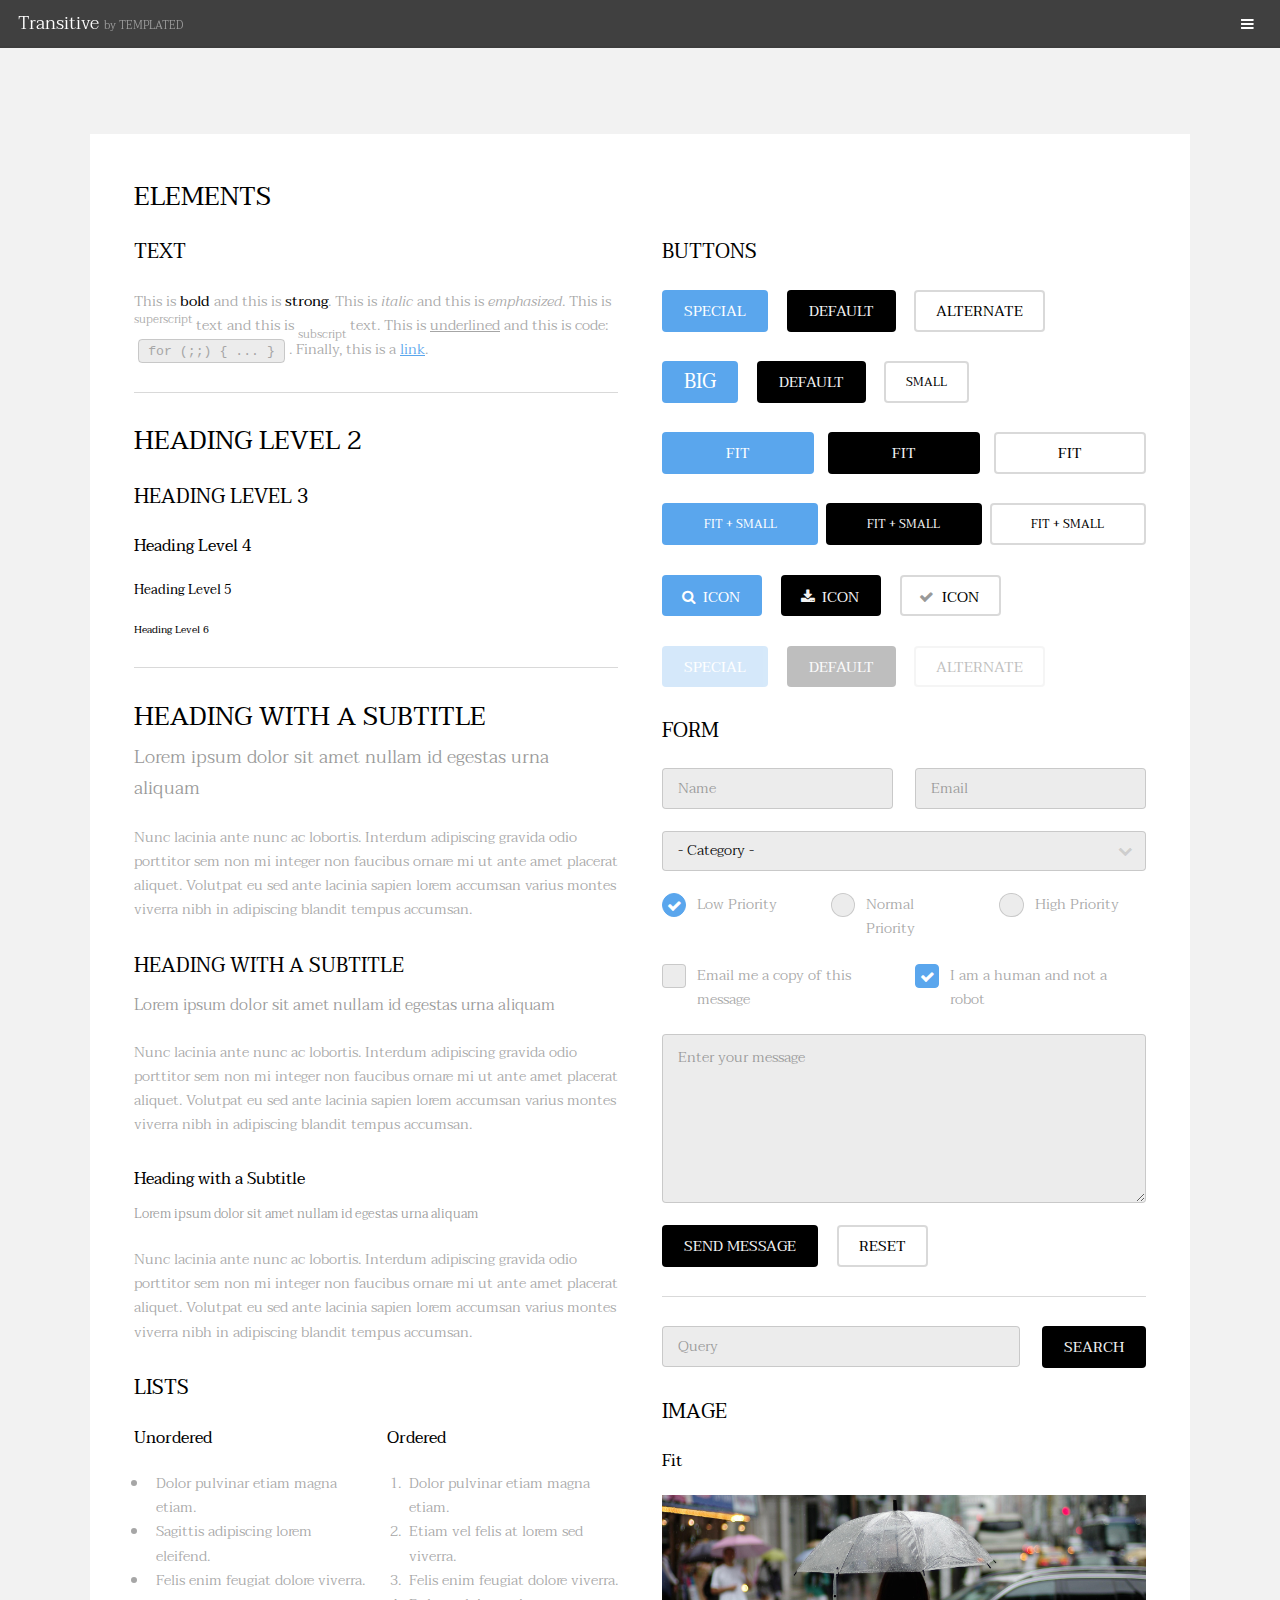
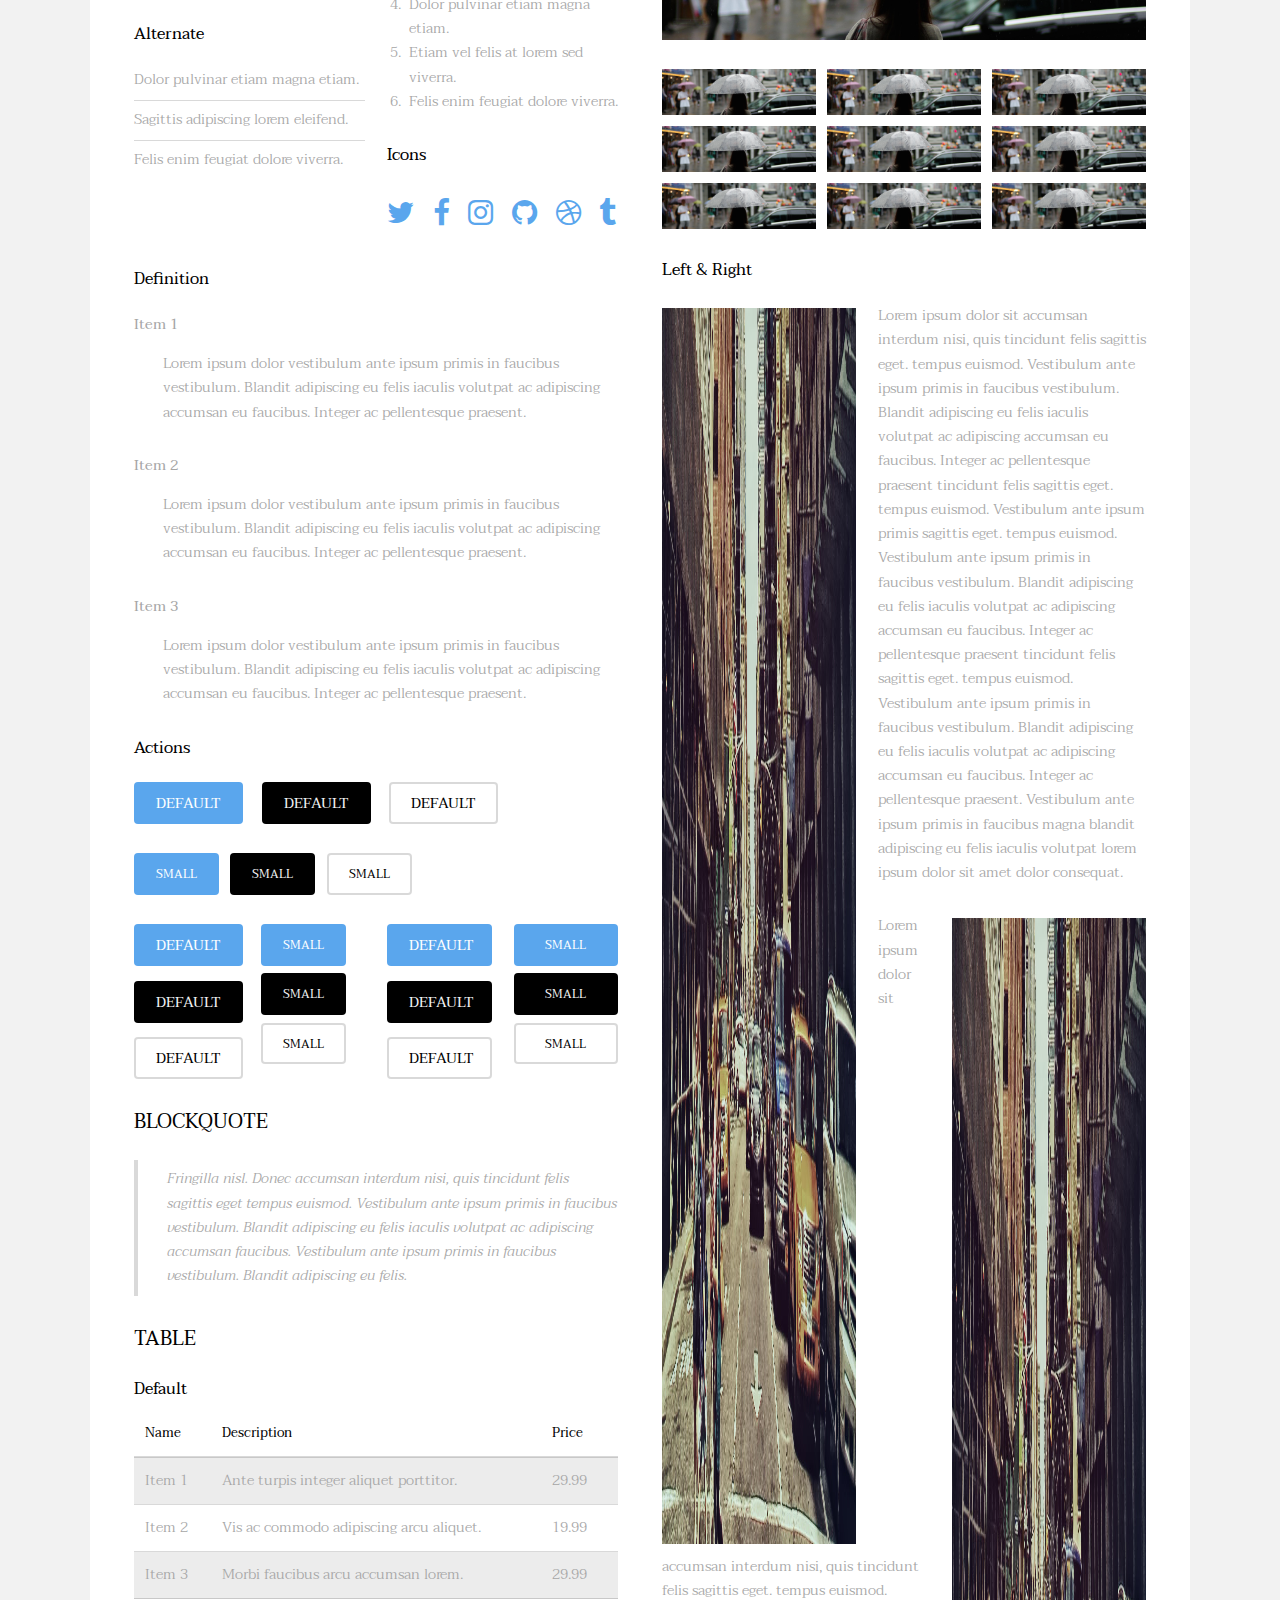
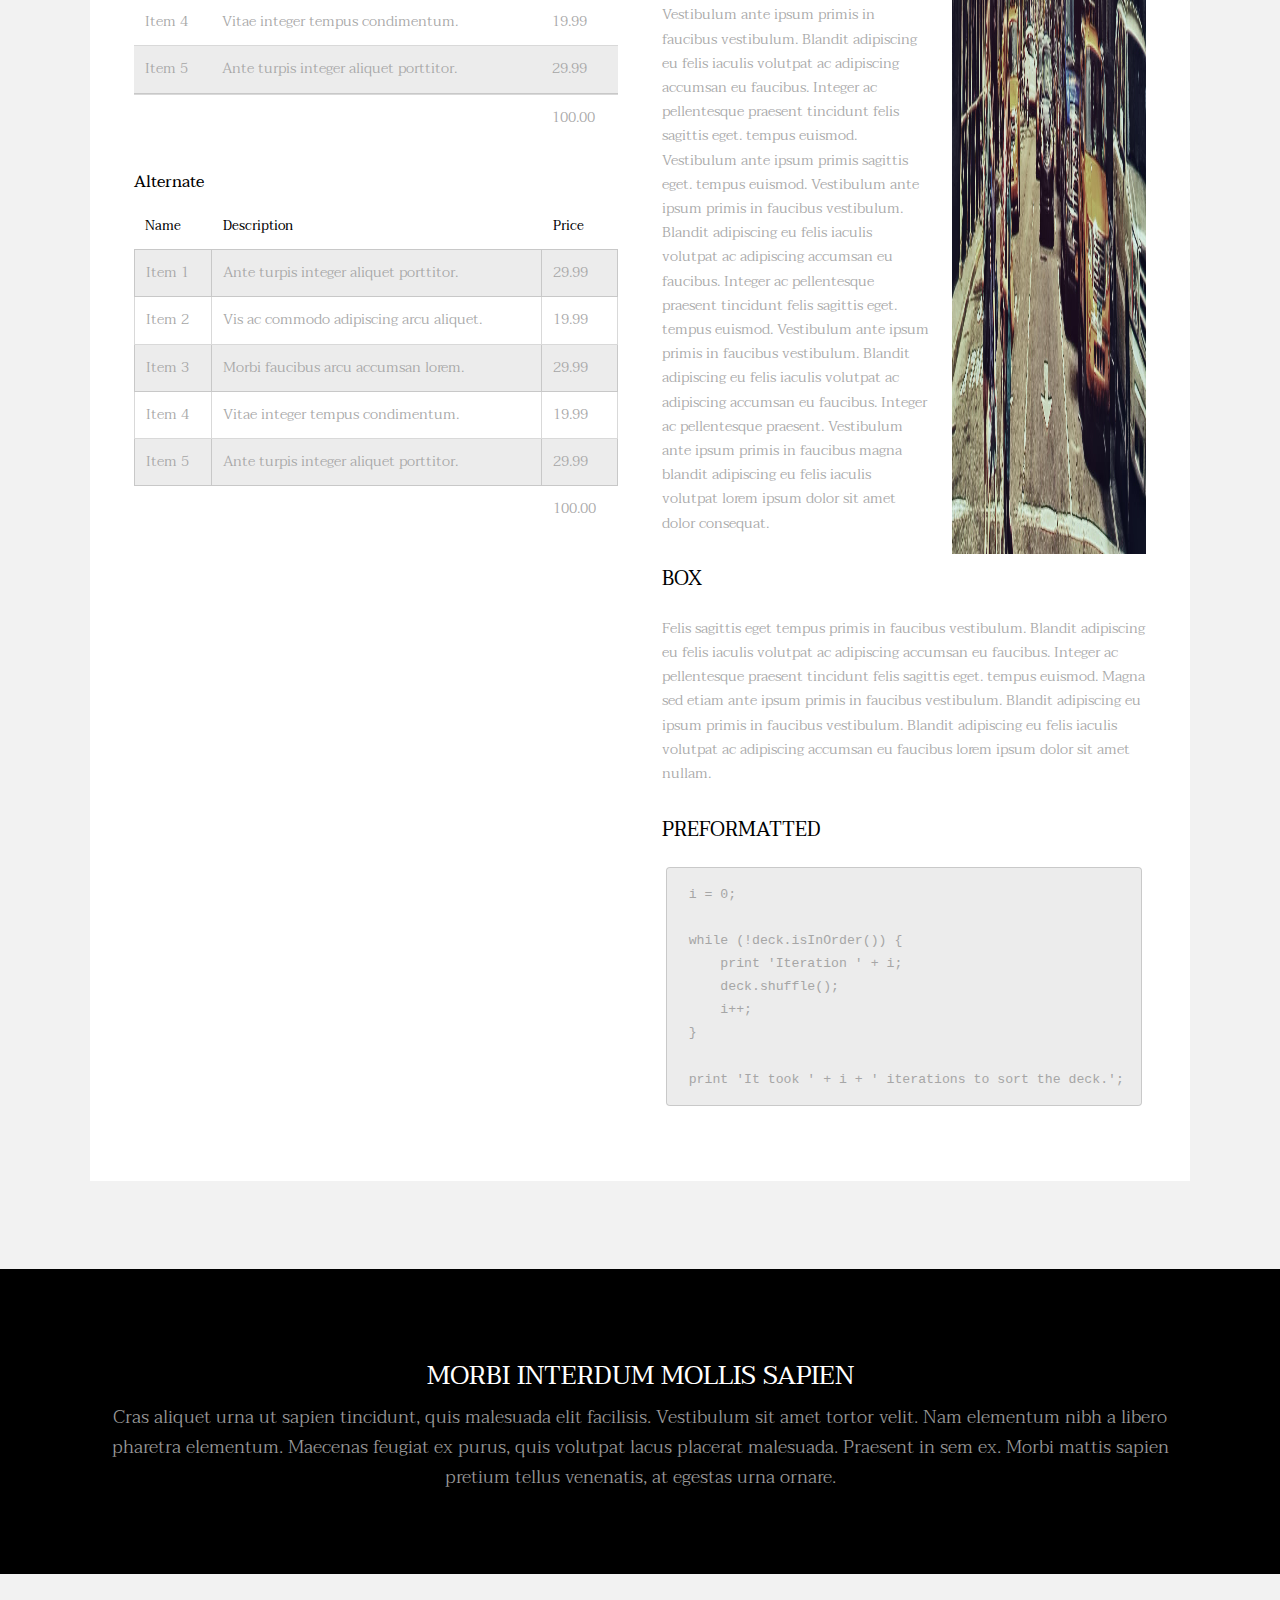
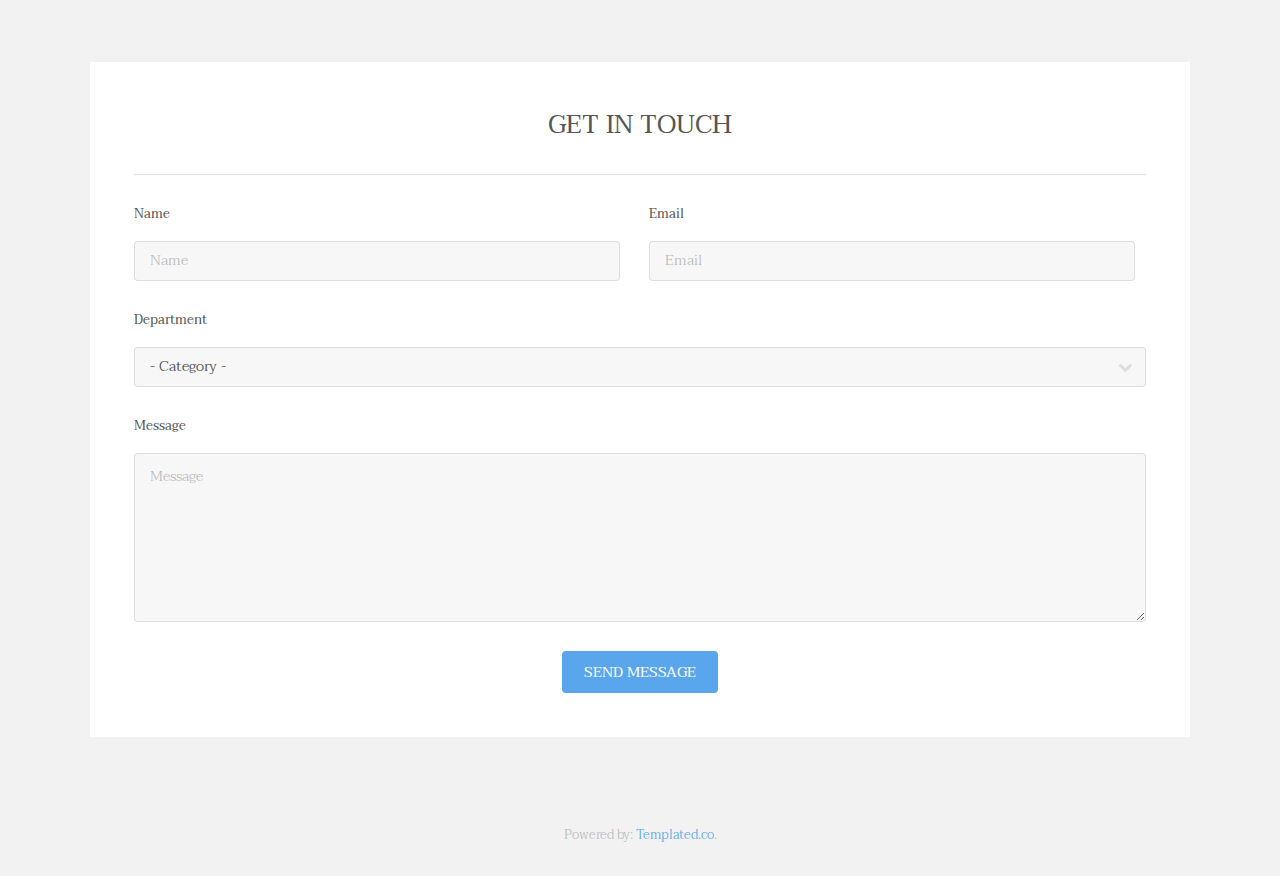
==== elements.html @ 14f9ab8a "fourth commit" ====
<!DOCTYPE HTML>
<!--
	Transitive by TEMPLATED
	templated.co @templatedco
	Released for free under the Creative Commons Attribution 3.0 license (templated.co/license)
--><html><head><title>Elements - Transitive by TEMPLATED</title><meta charset="utf-8"><meta name="robots" content="index, follow, max-image-preview:large, max-snippet:-1, max-video-preview:-1"><meta name="viewport" content="width=device-width, initial-scale=1"><link rel="stylesheet" href="assets/css/main.css"></head><body class="subpage">

<!-- Header -->
<header id="header"><div class="logo"><a href="index.html">Transitive <span>by TEMPLATED</span></a></div>
    <a href="#menu" class="toggle"><span>Menu</span></a>
</header><!-- Nav --><nav id="menu"><ul class="links"><li><a href="index.html">Home</a></li>
        <li><a href="generic.html">Generic</a></li>
        <li><a href="elements.html">Elements</a></li>
    </ul></nav><!-- One --><section id="one" class="wrapper style2"><div class="inner">
        <div class="box">
            <div class="content">

                <!-- Elements -->
                <h2 id="elements">Elements</h2>
                <div class="row 200%">
                    <div class="6u 12u$(medium)">

                        <!-- Text stuff -->
                        <h3>Text</h3>
                        <p>This is <b>bold</b> and this is <strong>strong</strong>. This is <i>italic</i> and this is <em>emphasized</em>.
                            This is <sup>superscript</sup> text and this is <sub>subscript</sub> text.
                            This is <u>underlined</u> and this is code: <code>for (;;) { ... }</code>.
                            Finally, this is a <a href="#">link</a>.</p>
                        <hr><h2>Heading Level 2</h2>
                        <h3>Heading Level 3</h3>
                        <h4>Heading Level 4</h4>
                        <h5>Heading Level 5</h5>
                        <h6>Heading Level 6</h6>
                        <hr><header><h2>Heading with a Subtitle</h2>
                            <p>Lorem ipsum dolor sit amet nullam id egestas urna aliquam</p>
                        </header><p>Nunc lacinia ante nunc ac lobortis. Interdum adipiscing gravida odio porttitor sem non mi integer non faucibus ornare mi ut ante amet placerat aliquet. Volutpat eu sed ante lacinia sapien lorem accumsan varius montes viverra nibh in adipiscing blandit tempus accumsan.</p>
                        <header><h3>Heading with a Subtitle</h3>
                            <p>Lorem ipsum dolor sit amet nullam id egestas urna aliquam</p>
                        </header><p>Nunc lacinia ante nunc ac lobortis. Interdum adipiscing gravida odio porttitor sem non mi integer non faucibus ornare mi ut ante amet placerat aliquet. Volutpat eu sed ante lacinia sapien lorem accumsan varius montes viverra nibh in adipiscing blandit tempus accumsan.</p>
                        <header><h4>Heading with a Subtitle</h4>
                            <p>Lorem ipsum dolor sit amet nullam id egestas urna aliquam</p>
                        </header><p>Nunc lacinia ante nunc ac lobortis. Interdum adipiscing gravida odio porttitor sem non mi integer non faucibus ornare mi ut ante amet placerat aliquet. Volutpat eu sed ante lacinia sapien lorem accumsan varius montes viverra nibh in adipiscing blandit tempus accumsan.</p>

                        <!-- Lists -->
                        <h3>Lists</h3>
                        <div class="row">
                            <div class="6u 12u$(small)">

                                <h4>Unordered</h4>
                                <ul><li>Dolor pulvinar etiam magna etiam.</li>
                                    <li>Sagittis adipiscing lorem eleifend.</li>
                                    <li>Felis enim feugiat dolore viverra.</li>
                                </ul><h4>Alternate</h4>
                                <ul class="alt"><li>Dolor pulvinar etiam magna etiam.</li>
                                    <li>Sagittis adipiscing lorem eleifend.</li>
                                    <li>Felis enim feugiat dolore viverra.</li>
                                </ul></div>
                            <div class="6u$ 12u$(small)">

                                <h4>Ordered</h4>
                                <ol><li>Dolor pulvinar etiam magna etiam.</li>
                                    <li>Etiam vel felis at lorem sed viverra.</li>
                                    <li>Felis enim feugiat dolore viverra.</li>
                                    <li>Dolor pulvinar etiam magna etiam.</li>
                                    <li>Etiam vel felis at lorem sed viverra.</li>
                                    <li>Felis enim feugiat dolore viverra.</li>
                                </ol><h4>Icons</h4>
                                <ul class="icons"><li><a href="#" class="icon fa-twitter"><span class="label">Twitter</span></a></li>
                                    <li><a href="#" class="icon fa-facebook"><span class="label">Facebook</span></a></li>
                                    <li><a href="#" class="icon fa-instagram"><span class="label">Instagram</span></a></li>
                                    <li><a href="#" class="icon fa-github"><span class="label">Github</span></a></li>
                                    <li><a href="#" class="icon fa-dribbble"><span class="label">Dribbble</span></a></li>
                                    <li><a href="#" class="icon fa-tumblr"><span class="label">Tumblr</span></a></li>
                                </ul></div>
                        </div>
                        <h4>Definition</h4>
                        <dl><dt>Item 1</dt>
                            <dd>
                                <p>Lorem ipsum dolor vestibulum ante ipsum primis in faucibus vestibulum. Blandit adipiscing eu felis iaculis volutpat ac adipiscing accumsan eu faucibus. Integer ac pellentesque praesent.</p>
                            </dd>
                            <dt>Item 2</dt>
                            <dd>
                                <p>Lorem ipsum dolor vestibulum ante ipsum primis in faucibus vestibulum. Blandit adipiscing eu felis iaculis volutpat ac adipiscing accumsan eu faucibus. Integer ac pellentesque praesent.</p>
                            </dd>
                            <dt>Item 3</dt>
                            <dd>
                                <p>Lorem ipsum dolor vestibulum ante ipsum primis in faucibus vestibulum. Blandit adipiscing eu felis iaculis volutpat ac adipiscing accumsan eu faucibus. Integer ac pellentesque praesent.</p>
                            </dd>
                        </dl><h4>Actions</h4>
                        <ul class="actions"><li><a href="#" class="button special">Default</a></li>
                            <li><a href="#" class="button">Default</a></li>
                            <li><a href="#" class="button alt">Default</a></li>
                        </ul><ul class="actions small"><li><a href="#" class="button special small">Small</a></li>
                            <li><a href="#" class="button small">Small</a></li>
                            <li><a href="#" class="button alt small">Small</a></li>
                        </ul><div class="row">
                            <div class="3u 12u$(small)">
                                <ul class="actions vertical"><li><a href="#" class="button special">Default</a></li>
                                    <li><a href="#" class="button">Default</a></li>
                                    <li><a href="#" class="button alt">Default</a></li>
                                </ul></div>
                            <div class="3u 12u$(small)">
                                <ul class="actions vertical small"><li><a href="#" class="button special small">Small</a></li>
                                    <li><a href="#" class="button small">Small</a></li>
                                    <li><a href="#" class="button alt small">Small</a></li>
                                </ul></div>
                            <div class="3u 12u$(small)">
                                <ul class="actions vertical"><li><a href="#" class="button special fit">Default</a></li>
                                    <li><a href="#" class="button fit">Default</a></li>
                                    <li><a href="#" class="button alt fit">Default</a></li>
                                </ul></div>
                            <div class="3u$ 12u$(small)">
                                <ul class="actions vertical small"><li><a href="#" class="button special small fit">Small</a></li>
                                    <li><a href="#" class="button small fit">Small</a></li>
                                    <li><a href="#" class="button alt small fit">Small</a></li>
                                </ul></div>
                        </div>

                        <!-- Blockquote -->
                        <h3>Blockquote</h3>
                        <blockquote>Fringilla nisl. Donec accumsan interdum nisi, quis tincidunt felis sagittis eget tempus euismod. Vestibulum ante ipsum primis in faucibus vestibulum. Blandit adipiscing eu felis iaculis volutpat ac adipiscing accumsan faucibus. Vestibulum ante ipsum primis in faucibus vestibulum. Blandit adipiscing eu felis.</blockquote>

                        <!-- Table -->
                        <h3>Table</h3>

                        <h4>Default</h4>
                        <div class="table-wrapper">
                            <table><thead><tr><th>Name</th>
                                    <th>Description</th>
                                    <th>Price</th>
                                </tr></thead><tbody><tr><td>Item 1</td>
                                    <td>Ante turpis integer aliquet porttitor.</td>
                                    <td>29.99</td>
                                </tr><tr><td>Item 2</td>
                                    <td>Vis ac commodo adipiscing arcu aliquet.</td>
                                    <td>19.99</td>
                                </tr><tr><td>Item 3</td>
                                    <td> Morbi faucibus arcu accumsan lorem.</td>
                                    <td>29.99</td>
                                </tr><tr><td>Item 4</td>
                                    <td>Vitae integer tempus condimentum.</td>
                                    <td>19.99</td>
                                </tr><tr><td>Item 5</td>
                                    <td>Ante turpis integer aliquet porttitor.</td>
                                    <td>29.99</td>
                                </tr></tbody><tfoot><tr><td colspan="2"></td>
                                    <td>100.00</td>
                                </tr></tfoot></table></div>

                        <h4>Alternate</h4>
                        <div class="table-wrapper">
                            <table class="alt"><thead><tr><th>Name</th>
                                    <th>Description</th>
                                    <th>Price</th>
                                </tr></thead><tbody><tr><td>Item 1</td>
                                    <td>Ante turpis integer aliquet porttitor.</td>
                                    <td>29.99</td>
                                </tr><tr><td>Item 2</td>
                                    <td>Vis ac commodo adipiscing arcu aliquet.</td>
                                    <td>19.99</td>
                                </tr><tr><td>Item 3</td>
                                    <td> Morbi faucibus arcu accumsan lorem.</td>
                                    <td>29.99</td>
                                </tr><tr><td>Item 4</td>
                                    <td>Vitae integer tempus condimentum.</td>
                                    <td>19.99</td>
                                </tr><tr><td>Item 5</td>
                                    <td>Ante turpis integer aliquet porttitor.</td>
                                    <td>29.99</td>
                                </tr></tbody><tfoot><tr><td colspan="2"></td>
                                    <td>100.00</td>
                                </tr></tfoot></table></div>

                    </div>
                    <div class="6u$ 12u$(medium)">

                        <!-- Buttons -->
                        <h3>Buttons</h3>
                        <ul class="actions"><li><a href="#" class="button special">Special</a></li>
                            <li><a href="#" class="button">Default</a></li>
                            <li><a href="#" class="button alt">Alternate</a></li>
                        </ul><ul class="actions"><li><a href="#" class="button special big">Big</a></li>
                            <li><a href="#" class="button">Default</a></li>
                            <li><a href="#" class="button alt small">Small</a></li>
                        </ul><ul class="actions fit"><li><a href="#" class="button special fit">Fit</a></li>
                            <li><a href="#" class="button fit">Fit</a></li>
                            <li><a href="#" class="button alt fit">Fit</a></li>
                        </ul><ul class="actions fit small"><li><a href="#" class="button special fit small">Fit + Small</a></li>
                            <li><a href="#" class="button fit small">Fit + Small</a></li>
                            <li><a href="#" class="button alt fit small">Fit + Small</a></li>
                        </ul><ul class="actions"><li><a href="#" class="button special icon fa-search">Icon</a></li>
                            <li><a href="#" class="button icon fa-download">Icon</a></li>
                            <li><a href="#" class="button alt icon fa-check">Icon</a></li>
                        </ul><ul class="actions"><li><span class="button special disabled">Special</span></li>
                            <li><span class="button disabled">Default</span></li>
                            <li><span class="button alt disabled">Alternate</span></li>
                        </ul><!-- Form --><h3>Form</h3>

                        <form method="post" action="#">
                            <div class="row uniform">
                                <div class="6u 12u$(xsmall)">
                                    <input type="text" name="demo-name" id="demo-name" value="" placeholder="Name"><div data-lastpass-icon-root="true" style="position: relative !important; height: 0px !important; width: 0px !important; float: left !important;"></div></div>
                                <div class="6u$ 12u$(xsmall)">
                                    <input type="email" name="demo-email" id="demo-email" value="" placeholder="Email"></div>
                                <!-- Break -->
                                <div class="12u$">
                                    <div class="select-wrapper">
                                        <select name="demo-category" id="demo-category"><option value="">- Category -</option><option value="1">Manufacturing</option><option value="1">Shipping</option><option value="1">Administration</option><option value="1">Human Resources</option></select></div>
                                </div>
                                <!-- Break -->
                                <div class="4u 12u$(small)">
                                    <input type="radio" id="demo-priority-low" name="demo-priority" checked><label for="demo-priority-low">Low Priority</label>
                                </div>
                                <div class="4u 12u$(small)">
                                    <input type="radio" id="demo-priority-normal" name="demo-priority"><label for="demo-priority-normal">Normal Priority</label>
                                </div>
                                <div class="4u$ 12u$(small)">
                                    <input type="radio" id="demo-priority-high" name="demo-priority"><label for="demo-priority-high">High Priority</label>
                                </div>
                                <!-- Break -->
                                <div class="6u 12u$(small)">
                                    <input type="checkbox" id="demo-copy" name="demo-copy"><label for="demo-copy">Email me a copy of this message</label>
                                </div>
                                <div class="6u$ 12u$(small)">
                                    <input type="checkbox" id="demo-human" name="demo-human" checked><label for="demo-human">I am a human and not a robot</label>
                                </div>
                                <!-- Break -->
                                <div class="12u$">
                                    <textarea name="demo-message" id="demo-message" placeholder="Enter your message" rows="6" data-gramm="false" wt-ignore-input="true"></textarea></div>
                                <!-- Break -->
                                <div class="12u$">
                                    <ul class="actions"><li><input type="submit" value="Send Message"></li>
                                        <li><input type="reset" value="Reset" class="alt"></li>
                                    </ul></div>
                            </div>
                        </form>

                        <hr><form method="post" action="#">
                            <div class="row uniform">
                                <div class="9u 12u$(small)">
                                    <input type="text" name="query" id="query" value="" placeholder="Query"></div>
                                <div class="3u$ 12u$(small)">
                                    <input type="submit" value="Search" class="fit"></div>
                            </div>
                        </form>

                        <!-- Image -->
                        <h3>Image</h3>

                        <h4>Fit</h4>
                        <span class="image fit"><img src="images/pic01.jpg" alt="" width="3472" height="1035"></span>
                        <div class="box alt">
                            <div class="row 50% uniform">
                                <div class="4u"><span class="image fit"><img src="images/pic01.jpg" alt="" width="3472" height="1035"></span></div>
                                <div class="4u"><span class="image fit"><img src="images/pic01.jpg" alt="" width="3472" height="1035"></span></div>
                                <div class="4u$"><span class="image fit"><img src="images/pic01.jpg" alt="" width="3472" height="1035"></span></div>
                                <!-- Break -->
                                <div class="4u"><span class="image fit"><img src="images/pic01.jpg" alt="" width="3472" height="1035"></span></div>
                                <div class="4u"><span class="image fit"><img src="images/pic01.jpg" alt="" width="3472" height="1035"></span></div>
                                <div class="4u$"><span class="image fit"><img src="images/pic01.jpg" alt="" width="3472" height="1035"></span></div>
                                <!-- Break -->
                                <div class="4u"><span class="image fit"><img src="images/pic01.jpg" alt="" width="3472" height="1035"></span></div>
                                <div class="4u"><span class="image fit"><img src="images/pic01.jpg" alt="" width="3472" height="1035"></span></div>
                                <div class="4u$"><span class="image fit"><img src="images/pic01.jpg" alt="" width="3472" height="1035"></span></div>
                            </div>
                        </div>

                        <h4>Left &amp; Right</h4>
                        <p><span class="image left"><img src="images/pic02.jpg" alt="" width="3472" height="1236"></span>Lorem ipsum dolor sit accumsan interdum nisi, quis tincidunt felis sagittis eget. tempus euismod. Vestibulum ante ipsum primis in faucibus vestibulum. Blandit adipiscing eu felis iaculis volutpat ac adipiscing accumsan eu faucibus. Integer ac pellentesque praesent tincidunt felis sagittis eget. tempus euismod. Vestibulum ante ipsum primis sagittis eget. tempus euismod. Vestibulum ante ipsum primis in faucibus vestibulum. Blandit adipiscing eu felis iaculis volutpat ac adipiscing accumsan eu faucibus. Integer ac pellentesque praesent tincidunt felis sagittis eget. tempus euismod. Vestibulum ante ipsum primis in faucibus vestibulum. Blandit adipiscing eu felis iaculis volutpat ac adipiscing accumsan eu faucibus. Integer ac pellentesque praesent. Vestibulum ante ipsum primis in faucibus magna blandit adipiscing eu felis iaculis volutpat lorem ipsum dolor sit amet dolor consequat.</p>
                        <p><span class="image right"><img src="images/pic02.jpg" alt="" width="3472" height="1236"></span>Lorem ipsum dolor sit accumsan interdum nisi, quis tincidunt felis sagittis eget. tempus euismod. Vestibulum ante ipsum primis in faucibus vestibulum. Blandit adipiscing eu felis iaculis volutpat ac adipiscing accumsan eu faucibus. Integer ac pellentesque praesent tincidunt felis sagittis eget. tempus euismod. Vestibulum ante ipsum primis sagittis eget. tempus euismod. Vestibulum ante ipsum primis in faucibus vestibulum. Blandit adipiscing eu felis iaculis volutpat ac adipiscing accumsan eu faucibus. Integer ac pellentesque praesent tincidunt felis sagittis eget. tempus euismod. Vestibulum ante ipsum primis in faucibus vestibulum. Blandit adipiscing eu felis iaculis volutpat ac adipiscing accumsan eu faucibus. Integer ac pellentesque praesent. Vestibulum ante ipsum primis in faucibus magna blandit adipiscing eu felis iaculis volutpat lorem ipsum dolor sit amet dolor consequat.</p>

                        <!-- Box -->
                        <h3>Box</h3>
                        <div class="box">
                            <p>Felis sagittis eget tempus primis in faucibus vestibulum. Blandit adipiscing eu felis iaculis volutpat ac adipiscing accumsan eu faucibus. Integer ac pellentesque praesent tincidunt felis sagittis eget. tempus euismod. Magna sed etiam ante ipsum primis in faucibus vestibulum. Blandit adipiscing eu ipsum primis in faucibus vestibulum. Blandit adipiscing eu felis iaculis volutpat ac adipiscing accumsan eu faucibus lorem ipsum dolor sit amet nullam.</p>
                        </div>

                        <!-- Preformatted Code -->
                        <h3>Preformatted</h3>
                        <pre><code>i = 0;

while (!deck.isInOrder()) {
    print 'Iteration ' + i;
    deck.shuffle();
    i++;
}

print 'It took ' + i + ' iterations to sort the deck.';
</code></pre>

                    </div>
                </div>
            </div>
        </div>
    </div>
</section><!-- Four --><section id="four" class="wrapper style3"><div class="inner">

        <header class="align-center"><h2>Morbi interdum mollis sapien</h2>
            <p>Cras aliquet urna ut sapien tincidunt, quis malesuada elit facilisis. Vestibulum sit amet tortor velit. Nam elementum nibh a libero pharetra elementum. Maecenas feugiat ex purus, quis volutpat lacus placerat malesuada. Praesent in sem ex. Morbi mattis sapien pretium tellus venenatis, at egestas urna ornare.</p>
        </header></div>
</section><!-- Footer --><footer id="footer" class="wrapper"><div class="inner">
        <section><div class="box">
                <div class="content">
                    <h2 class="align-center">Get in Touch</h2>
                    <hr><form action="#" method="post">
                        <div class="field half first">
                            <label for="name">Name</label>
                            <input name="name" id="name" type="text" placeholder="Name"></div>
                        <div class="field half">
                            <label for="email">Email</label>
                            <input name="email" id="email" type="email" placeholder="Email"></div>
                        <div class="field">
                            <label for="dept">Department</label>
                            <div class="select-wrapper">
                                <select name="dept" id="dept"><option value="">- Category -</option><option value="1">Manufacturing</option><option value="1">Shipping</option><option value="1">Administration</option><option value="1">Human Resources</option></select></div>
                        </div>
                        <div class="field">
                            <label for="message">Message</label>
                            <textarea name="message" id="message" rows="6" placeholder="Message"></textarea></div>
                        <ul class="actions align-center"><li><input value="Send Message" class="button special" type="submit"></li>
                        </ul></form>
                </div>
            </div>
        </section></div>
</footer><div class="copyright">
    Powered by: <a href="https://templated.co/">Templated.co</a>.
</div>

<!-- Scripts -->
<script src="assets/js/jquery.min.js"></script><script src="assets/js/jquery.scrolly.min.js"></script><script src="assets/js/jquery.scrollex.min.js"></script><script src="assets/js/skel.min.js"></script><script src="assets/js/util.js"></script><script src="assets/js/main.js"></script></body></html>
---- assets/css/main.css ----
@charset "UTF-8";
@import url(font-awesome.min.css);
@import url("https://fonts.googleapis.com/css?family=Taviraj:300,400,700,300i,400i,700i");

/*
	Transitive by TEMPLATED
	templated.co @templatedco
	Released for free under the Creative Commons Attribution 3.0 license (templated.co/license)
*/

/* Reset */

	html, body, div, span, applet, object, iframe, h1, h2, h3, h4, h5, h6, p, blockquote, pre, a, abbr, acronym, address, big, cite, code, del, dfn, em, img, ins, kbd, q, s, samp, small, strike, strong, sub, sup, tt, var, b, u, i, center, dl, dt, dd, ol, ul, li, fieldset, form, label, legend, table, caption, tbody, tfoot, thead, tr, th, td, article, aside, canvas, details, embed, figure, figcaption, footer, header, hgroup, menu, nav, output, ruby, section, summary, time, mark, audio, video {
		margin: 0;
		padding: 0;
		border: 0;
		font-size: 100%;
		font: inherit;
		vertical-align: baseline;
	}

	article, aside, details, figcaption, figure, footer, header, hgroup, menu, nav, section {
		display: block;
	}

	body {
		line-height: 1;
	}
.image.fit img {
	width: 100%;
	height: auto;
}
	ol, ul {
		list-style: none;
	}

	blockquote, q {
		quotes: none;
	}

	blockquote:before, blockquote:after, q:before, q:after {
		content: '';
		content: none;
	}

	table {
		border-collapse: collapse;
		border-spacing: 0;
	}

	body {
		-webkit-text-size-adjust: none;
	}

/* Box Model */

	*, *:before, *:after {
		-moz-box-sizing: border-box;
		-webkit-box-sizing: border-box;
		box-sizing: border-box;
	}

/* Containers */

	.container {
		margin-left: auto;
		margin-right: auto;
	}

	.container.\31 25\25 {
		width: 100%;
		max-width: 100rem;
		min-width: 80rem;
	}

	.container.\37 5\25 {
		width: 60rem;
	}

	.container.\35 0\25 {
		width: 40rem;
	}

	.container.\32 5\25 {
		width: 20rem;
	}

	.container {
		width: 80rem;
	}

	@media screen and (max-width: 1680px) {

		.container.\31 25\25 {
			width: 100%;
			max-width: 100rem;
			min-width: 80rem;
		}

		.container.\37 5\25 {
			width: 60rem;
		}

		.container.\35 0\25 {
			width: 40rem;
		}

		.container.\32 5\25 {
			width: 20rem;
		}

		.container {
			width: 80rem;
		}

	}

	@media screen and (max-width: 1280px) {

		.container.\31 25\25 {
			width: 100%;
			max-width: 81.25rem;
			min-width: 65rem;
		}

		.container.\37 5\25 {
			width: 48.75rem;
		}

		.container.\35 0\25 {
			width: 32.5rem;
		}

		.container.\32 5\25 {
			width: 16.25rem;
		}

		.container {
			width: 65rem;
		}

	}

	@media screen and (max-width: 980px) {

		.container.\31 25\25 {
			width: 100%;
			max-width: 112.5%;
			min-width: 90%;
		}

		.container.\37 5\25 {
			width: 67.5%;
		}

		.container.\35 0\25 {
			width: 45%;
		}

		.container.\32 5\25 {
			width: 22.5%;
		}

		.container {
			width: 90%;
		}

	}

	@media screen and (max-width: 736px) {

		.container.\31 25\25 {
			width: 100%;
			max-width: 112.5%;
			min-width: 90%;
		}

		.container.\37 5\25 {
			width: 67.5%;
		}

		.container.\35 0\25 {
			width: 45%;
		}

		.container.\32 5\25 {
			width: 22.5%;
		}

		.container {
			width: 90% !important;
		}

	}

	@media screen and (max-width: 480px) {

		.container.\31 25\25 {
			width: 100%;
			max-width: 112.5%;
			min-width: 90%;
		}

		.container.\37 5\25 {
			width: 67.5%;
		}

		.container.\35 0\25 {
			width: 45%;
		}

		.container.\32 5\25 {
			width: 22.5%;
		}

		.container {
			width: 90% !important;
		}

	}

/* Grid */

	.row {
		border-bottom: solid 1px transparent;
		-moz-box-sizing: border-box;
		-webkit-box-sizing: border-box;
		box-sizing: border-box;
	}

	.row > * {
		float: left;
		-moz-box-sizing: border-box;
		-webkit-box-sizing: border-box;
		box-sizing: border-box;
	}

	.row:after, .row:before {
		content: '';
		display: block;
		clear: both;
		height: 0;
	}

	.row.uniform > * > :first-child {
		margin-top: 0;
	}

	.row.uniform > * > :last-child {
		margin-bottom: 0;
	}

	.row.\30 \25 > * {
		padding: 0 0 0 0rem;
	}

	.row.\30 \25 {
		margin: 0 0 -1px 0rem;
	}

	.row.uniform.\30 \25 > * {
		padding: 0rem 0 0 0rem;
	}

	.row.uniform.\30 \25 {
		margin: 0rem 0 -1px 0rem;
	}

	.row > * {
		padding: 0 0 0 2rem;
	}

	.row {
		margin: 0 0 -1px -2rem;
	}

	.row.uniform > * {
		padding: 2rem 0 0 2rem;
	}

	.row.uniform {
		margin: -2rem 0 -1px -2rem;
	}

	.row.\32 00\25 > * {
		padding: 0 0 0 4rem;
	}

	.row.\32 00\25 {
		margin: 0 0 -1px -4rem;
	}

	.row.uniform.\32 00\25 > * {
		padding: 4rem 0 0 4rem;
	}

	.row.uniform.\32 00\25 {
		margin: -4rem 0 -1px -4rem;
	}

	.row.\31 50\25 > * {
		padding: 0 0 0 3rem;
	}

	.row.\31 50\25 {
		margin: 0 0 -1px -3rem;
	}

	.row.uniform.\31 50\25 > * {
		padding: 3rem 0 0 3rem;
	}

	.row.uniform.\31 50\25 {
		margin: -3rem 0 -1px -3rem;
	}

	.row.\35 0\25 > * {
		padding: 0 0 0 1rem;
	}

	.row.\35 0\25 {
		margin: 0 0 -1px -1rem;
	}

	.row.uniform.\35 0\25 > * {
		padding: 1rem 0 0 1rem;
	}

	.row.uniform.\35 0\25 {
		margin: -1rem 0 -1px -1rem;
	}

	.row.\32 5\25 > * {
		padding: 0 0 0 0.5rem;
	}

	.row.\32 5\25 {
		margin: 0 0 -1px -0.5rem;
	}

	.row.uniform.\32 5\25 > * {
		padding: 0.5rem 0 0 0.5rem;
	}

	.row.uniform.\32 5\25 {
		margin: -0.5rem 0 -1px -0.5rem;
	}

	.\31 2u, .\31 2u\24 {
		width: 100%;
		clear: none;
		margin-left: 0;
	}

	.\31 1u, .\31 1u\24 {
		width: 91.6666666667%;
		clear: none;
		margin-left: 0;
	}

	.\31 0u, .\31 0u\24 {
		width: 83.3333333333%;
		clear: none;
		margin-left: 0;
	}

	.\39 u, .\39 u\24 {
		width: 75%;
		clear: none;
		margin-left: 0;
	}

	.\38 u, .\38 u\24 {
		width: 66.6666666667%;
		clear: none;
		margin-left: 0;
	}

	.\37 u, .\37 u\24 {
		width: 58.3333333333%;
		clear: none;
		margin-left: 0;
	}

	.\36 u, .\36 u\24 {
		width: 50%;
		clear: none;
		margin-left: 0;
	}

	.\35 u, .\35 u\24 {
		width: 41.6666666667%;
		clear: none;
		margin-left: 0;
	}

	.\34 u, .\34 u\24 {
		width: 33.3333333333%;
		clear: none;
		margin-left: 0;
	}

	.\33 u, .\33 u\24 {
		width: 25%;
		clear: none;
		margin-left: 0;
	}

	.\32 u, .\32 u\24 {
		width: 16.6666666667%;
		clear: none;
		margin-left: 0;
	}

	.\31 u, .\31 u\24 {
		width: 8.3333333333%;
		clear: none;
		margin-left: 0;
	}

	.\31 2u\24 + *,
	.\31 1u\24 + *,
	.\31 0u\24 + *,
	.\39 u\24 + *,
	.\38 u\24 + *,
	.\37 u\24 + *,
	.\36 u\24 + *,
	.\35 u\24 + *,
	.\34 u\24 + *,
	.\33 u\24 + *,
	.\32 u\24 + *,
	.\31 u\24 + * {
		clear: left;
	}

	.\-11u {
		margin-left: 91.66667%;
	}

	.\-10u {
		margin-left: 83.33333%;
	}

	.\-9u {
		margin-left: 75%;
	}

	.\-8u {
		margin-left: 66.66667%;
	}

	.\-7u {
		margin-left: 58.33333%;
	}

	.\-6u {
		margin-left: 50%;
	}

	.\-5u {
		margin-left: 41.66667%;
	}

	.\-4u {
		margin-left: 33.33333%;
	}

	.\-3u {
		margin-left: 25%;
	}

	.\-2u {
		margin-left: 16.66667%;
	}

	.\-1u {
		margin-left: 8.33333%;
	}

	@media screen and (max-width: 1680px) {

		.row > * {
			padding: 0 0 0 2rem;
		}

		.row {
			margin: 0 0 -1px -2rem;
		}

		.row.uniform > * {
			padding: 2rem 0 0 2rem;
		}

		.row.uniform {
			margin: -2rem 0 -1px -2rem;
		}

		.row.\32 00\25 > * {
			padding: 0 0 0 4rem;
		}

		.row.\32 00\25 {
			margin: 0 0 -1px -4rem;
		}

		.row.uniform.\32 00\25 > * {
			padding: 4rem 0 0 4rem;
		}

		.row.uniform.\32 00\25 {
			margin: -4rem 0 -1px -4rem;
		}

		.row.\31 50\25 > * {
			padding: 0 0 0 3rem;
		}

		.row.\31 50\25 {
			margin: 0 0 -1px -3rem;
		}

		.row.uniform.\31 50\25 > * {
			padding: 3rem 0 0 3rem;
		}

		.row.uniform.\31 50\25 {
			margin: -3rem 0 -1px -3rem;
		}

		.row.\35 0\25 > * {
			padding: 0 0 0 1rem;
		}

		.row.\35 0\25 {
			margin: 0 0 -1px -1rem;
		}

		.row.uniform.\35 0\25 > * {
			padding: 1rem 0 0 1rem;
		}

		.row.uniform.\35 0\25 {
			margin: -1rem 0 -1px -1rem;
		}

		.row.\32 5\25 > * {
			padding: 0 0 0 0.5rem;
		}

		.row.\32 5\25 {
			margin: 0 0 -1px -0.5rem;
		}

		.row.uniform.\32 5\25 > * {
			padding: 0.5rem 0 0 0.5rem;
		}

		.row.uniform.\32 5\25 {
			margin: -0.5rem 0 -1px -0.5rem;
		}

		.\31 2u\28xlarge\29, .\31 2u\24\28xlarge\29 {
			width: 100%;
			clear: none;
			margin-left: 0;
		}

		.\31 1u\28xlarge\29, .\31 1u\24\28xlarge\29 {
			width: 91.6666666667%;
			clear: none;
			margin-left: 0;
		}

		.\31 0u\28xlarge\29, .\31 0u\24\28xlarge\29 {
			width: 83.3333333333%;
			clear: none;
			margin-left: 0;
		}

		.\39 u\28xlarge\29, .\39 u\24\28xlarge\29 {
			width: 75%;
			clear: none;
			margin-left: 0;
		}

		.\38 u\28xlarge\29, .\38 u\24\28xlarge\29 {
			width: 66.6666666667%;
			clear: none;
			margin-left: 0;
		}

		.\37 u\28xlarge\29, .\37 u\24\28xlarge\29 {
			width: 58.3333333333%;
			clear: none;
			margin-left: 0;
		}

		.\36 u\28xlarge\29, .\36 u\24\28xlarge\29 {
			width: 50%;
			clear: none;
			margin-left: 0;
		}

		.\35 u\28xlarge\29, .\35 u\24\28xlarge\29 {
			width: 41.6666666667%;
			clear: none;
			margin-left: 0;
		}

		.\34 u\28xlarge\29, .\34 u\24\28xlarge\29 {
			width: 33.3333333333%;
			clear: none;
			margin-left: 0;
		}

		.\33 u\28xlarge\29, .\33 u\24\28xlarge\29 {
			width: 25%;
			clear: none;
			margin-left: 0;
		}

		.\32 u\28xlarge\29, .\32 u\24\28xlarge\29 {
			width: 16.6666666667%;
			clear: none;
			margin-left: 0;
		}

		.\31 u\28xlarge\29, .\31 u\24\28xlarge\29 {
			width: 8.3333333333%;
			clear: none;
			margin-left: 0;
		}

		.\31 2u\24\28xlarge\29 + *,
		.\31 1u\24\28xlarge\29 + *,
		.\31 0u\24\28xlarge\29 + *,
		.\39 u\24\28xlarge\29 + *,
		.\38 u\24\28xlarge\29 + *,
		.\37 u\24\28xlarge\29 + *,
		.\36 u\24\28xlarge\29 + *,
		.\35 u\24\28xlarge\29 + *,
		.\34 u\24\28xlarge\29 + *,
		.\33 u\24\28xlarge\29 + *,
		.\32 u\24\28xlarge\29 + *,
		.\31 u\24\28xlarge\29 + * {
			clear: left;
		}

		.\-11u\28xlarge\29 {
			margin-left: 91.66667%;
		}

		.\-10u\28xlarge\29 {
			margin-left: 83.33333%;
		}

		.\-9u\28xlarge\29 {
			margin-left: 75%;
		}

		.\-8u\28xlarge\29 {
			margin-left: 66.66667%;
		}

		.\-7u\28xlarge\29 {
			margin-left: 58.33333%;
		}

		.\-6u\28xlarge\29 {
			margin-left: 50%;
		}

		.\-5u\28xlarge\29 {
			margin-left: 41.66667%;
		}

		.\-4u\28xlarge\29 {
			margin-left: 33.33333%;
		}

		.\-3u\28xlarge\29 {
			margin-left: 25%;
		}

		.\-2u\28xlarge\29 {
			margin-left: 16.66667%;
		}

		.\-1u\28xlarge\29 {
			margin-left: 8.33333%;
		}

	}

	@media screen and (max-width: 1280px) {

		.row > * {
			padding: 0 0 0 1.5rem;
		}

		.row {
			margin: 0 0 -1px -1.5rem;
		}

		.row.uniform > * {
			padding: 1.5rem 0 0 1.5rem;
		}

		.row.uniform {
			margin: -1.5rem 0 -1px -1.5rem;
		}

		.row.\32 00\25 > * {
			padding: 0 0 0 3rem;
		}

		.row.\32 00\25 {
			margin: 0 0 -1px -3rem;
		}

		.row.uniform.\32 00\25 > * {
			padding: 3rem 0 0 3rem;
		}

		.row.uniform.\32 00\25 {
			margin: -3rem 0 -1px -3rem;
		}

		.row.\31 50\25 > * {
			padding: 0 0 0 2.25rem;
		}

		.row.\31 50\25 {
			margin: 0 0 -1px -2.25rem;
		}

		.row.uniform.\31 50\25 > * {
			padding: 2.25rem 0 0 2.25rem;
		}

		.row.uniform.\31 50\25 {
			margin: -2.25rem 0 -1px -2.25rem;
		}

		.row.\35 0\25 > * {
			padding: 0 0 0 0.75rem;
		}

		.row.\35 0\25 {
			margin: 0 0 -1px -0.75rem;
		}

		.row.uniform.\35 0\25 > * {
			padding: 0.75rem 0 0 0.75rem;
		}

		.row.uniform.\35 0\25 {
			margin: -0.75rem 0 -1px -0.75rem;
		}

		.row.\32 5\25 > * {
			padding: 0 0 0 0.375rem;
		}

		.row.\32 5\25 {
			margin: 0 0 -1px -0.375rem;
		}

		.row.uniform.\32 5\25 > * {
			padding: 0.375rem 0 0 0.375rem;
		}

		.row.uniform.\32 5\25 {
			margin: -0.375rem 0 -1px -0.375rem;
		}

		.\31 2u\28large\29, .\31 2u\24\28large\29 {
			width: 100%;
			clear: none;
			margin-left: 0;
		}

		.\31 1u\28large\29, .\31 1u\24\28large\29 {
			width: 91.6666666667%;
			clear: none;
			margin-left: 0;
		}

		.\31 0u\28large\29, .\31 0u\24\28large\29 {
			width: 83.3333333333%;
			clear: none;
			margin-left: 0;
		}

		.\39 u\28large\29, .\39 u\24\28large\29 {
			width: 75%;
			clear: none;
			margin-left: 0;
		}

		.\38 u\28large\29, .\38 u\24\28large\29 {
			width: 66.6666666667%;
			clear: none;
			margin-left: 0;
		}

		.\37 u\28large\29, .\37 u\24\28large\29 {
			width: 58.3333333333%;
			clear: none;
			margin-left: 0;
		}

		.\36 u\28large\29, .\36 u\24\28large\29 {
			width: 50%;
			clear: none;
			margin-left: 0;
		}

		.\35 u\28large\29, .\35 u\24\28large\29 {
			width: 41.6666666667%;
			clear: none;
			margin-left: 0;
		}

		.\34 u\28large\29, .\34 u\24\28large\29 {
			width: 33.3333333333%;
			clear: none;
			margin-left: 0;
		}

		.\33 u\28large\29, .\33 u\24\28large\29 {
			width: 25%;
			clear: none;
			margin-left: 0;
		}

		.\32 u\28large\29, .\32 u\24\28large\29 {
			width: 16.6666666667%;
			clear: none;
			margin-left: 0;
		}

		.\31 u\28large\29, .\31 u\24\28large\29 {
			width: 8.3333333333%;
			clear: none;
			margin-left: 0;
		}

		.\31 2u\24\28large\29 + *,
		.\31 1u\24\28large\29 + *,
		.\31 0u\24\28large\29 + *,
		.\39 u\24\28large\29 + *,
		.\38 u\24\28large\29 + *,
		.\37 u\24\28large\29 + *,
		.\36 u\24\28large\29 + *,
		.\35 u\24\28large\29 + *,
		.\34 u\24\28large\29 + *,
		.\33 u\24\28large\29 + *,
		.\32 u\24\28large\29 + *,
		.\31 u\24\28large\29 + * {
			clear: left;
		}

		.\-11u\28large\29 {
			margin-left: 91.66667%;
		}

		.\-10u\28large\29 {
			margin-left: 83.33333%;
		}

		.\-9u\28large\29 {
			margin-left: 75%;
		}

		.\-8u\28large\29 {
			margin-left: 66.66667%;
		}

		.\-7u\28large\29 {
			margin-left: 58.33333%;
		}

		.\-6u\28large\29 {
			margin-left: 50%;
		}

		.\-5u\28large\29 {
			margin-left: 41.66667%;
		}

		.\-4u\28large\29 {
			margin-left: 33.33333%;
		}

		.\-3u\28large\29 {
			margin-left: 25%;
		}

		.\-2u\28large\29 {
			margin-left: 16.66667%;
		}

		.\-1u\28large\29 {
			margin-left: 8.33333%;
		}

	}

	@media screen and (max-width: 980px) {

		.row > * {
			padding: 0 0 0 1.5rem;
		}

		.row {
			margin: 0 0 -1px -1.5rem;
		}

		.row.uniform > * {
			padding: 1.5rem 0 0 1.5rem;
		}

		.row.uniform {
			margin: -1.5rem 0 -1px -1.5rem;
		}

		.row.\32 00\25 > * {
			padding: 0 0 0 3rem;
		}

		.row.\32 00\25 {
			margin: 0 0 -1px -3rem;
		}

		.row.uniform.\32 00\25 > * {
			padding: 3rem 0 0 3rem;
		}

		.row.uniform.\32 00\25 {
			margin: -3rem 0 -1px -3rem;
		}

		.row.\31 50\25 > * {
			padding: 0 0 0 2.25rem;
		}

		.row.\31 50\25 {
			margin: 0 0 -1px -2.25rem;
		}

		.row.uniform.\31 50\25 > * {
			padding: 2.25rem 0 0 2.25rem;
		}

		.row.uniform.\31 50\25 {
			margin: -2.25rem 0 -1px -2.25rem;
		}

		.row.\35 0\25 > * {
			padding: 0 0 0 0.75rem;
		}

		.row.\35 0\25 {
			margin: 0 0 -1px -0.75rem;
		}

		.row.uniform.\35 0\25 > * {
			padding: 0.75rem 0 0 0.75rem;
		}

		.row.uniform.\35 0\25 {
			margin: -0.75rem 0 -1px -0.75rem;
		}

		.row.\32 5\25 > * {
			padding: 0 0 0 0.375rem;
		}

		.row.\32 5\25 {
			margin: 0 0 -1px -0.375rem;
		}

		.row.uniform.\32 5\25 > * {
			padding: 0.375rem 0 0 0.375rem;
		}

		.row.uniform.\32 5\25 {
			margin: -0.375rem 0 -1px -0.375rem;
		}

		.\31 2u\28medium\29, .\31 2u\24\28medium\29 {
			width: 100%;
			clear: none;
			margin-left: 0;
		}

		.\31 1u\28medium\29, .\31 1u\24\28medium\29 {
			width: 91.6666666667%;
			clear: none;
			margin-left: 0;
		}

		.\31 0u\28medium\29, .\31 0u\24\28medium\29 {
			width: 83.3333333333%;
			clear: none;
			margin-left: 0;
		}

		.\39 u\28medium\29, .\39 u\24\28medium\29 {
			width: 75%;
			clear: none;
			margin-left: 0;
		}

		.\38 u\28medium\29, .\38 u\24\28medium\29 {
			width: 66.6666666667%;
			clear: none;
			margin-left: 0;
		}

		.\37 u\28medium\29, .\37 u\24\28medium\29 {
			width: 58.3333333333%;
			clear: none;
			margin-left: 0;
		}

		.\36 u\28medium\29, .\36 u\24\28medium\29 {
			width: 50%;
			clear: none;
			margin-left: 0;
		}

		.\35 u\28medium\29, .\35 u\24\28medium\29 {
			width: 41.6666666667%;
			clear: none;
			margin-left: 0;
		}

		.\34 u\28medium\29, .\34 u\24\28medium\29 {
			width: 33.3333333333%;
			clear: none;
			margin-left: 0;
		}

		.\33 u\28medium\29, .\33 u\24\28medium\29 {
			width: 25%;
			clear: none;
			margin-left: 0;
		}

		.\32 u\28medium\29, .\32 u\24\28medium\29 {
			width: 16.6666666667%;
			clear: none;
			margin-left: 0;
		}

		.\31 u\28medium\29, .\31 u\24\28medium\29 {
			width: 8.3333333333%;
			clear: none;
			margin-left: 0;
		}

		.\31 2u\24\28medium\29 + *,
		.\31 1u\24\28medium\29 + *,
		.\31 0u\24\28medium\29 + *,
		.\39 u\24\28medium\29 + *,
		.\38 u\24\28medium\29 + *,
		.\37 u\24\28medium\29 + *,
		.\36 u\24\28medium\29 + *,
		.\35 u\24\28medium\29 + *,
		.\34 u\24\28medium\29 + *,
		.\33 u\24\28medium\29 + *,
		.\32 u\24\28medium\29 + *,
		.\31 u\24\28medium\29 + * {
			clear: left;
		}

		.\-11u\28medium\29 {
			margin-left: 91.66667%;
		}

		.\-10u\28medium\29 {
			margin-left: 83.33333%;
		}

		.\-9u\28medium\29 {
			margin-left: 75%;
		}

		.\-8u\28medium\29 {
			margin-left: 66.66667%;
		}

		.\-7u\28medium\29 {
			margin-left: 58.33333%;
		}

		.\-6u\28medium\29 {
			margin-left: 50%;
		}

		.\-5u\28medium\29 {
			margin-left: 41.66667%;
		}

		.\-4u\28medium\29 {
			margin-left: 33.33333%;
		}

		.\-3u\28medium\29 {
			margin-left: 25%;
		}

		.\-2u\28medium\29 {
			margin-left: 16.66667%;
		}

		.\-1u\28medium\29 {
			margin-left: 8.33333%;
		}

	}

	@media screen and (max-width: 736px) {

		.row > * {
			padding: 0 0 0 1.25rem;
		}

		.row {
			margin: 0 0 -1px -1.25rem;
		}

		.row.uniform > * {
			padding: 1.25rem 0 0 1.25rem;
		}

		.row.uniform {
			margin: -1.25rem 0 -1px -1.25rem;
		}

		.row.\32 00\25 > * {
			padding: 0 0 0 2.5rem;
		}

		.row.\32 00\25 {
			margin: 0 0 -1px -2.5rem;
		}

		.row.uniform.\32 00\25 > * {
			padding: 2.5rem 0 0 2.5rem;
		}

		.row.uniform.\32 00\25 {
			margin: -2.5rem 0 -1px -2.5rem;
		}

		.row.\31 50\25 > * {
			padding: 0 0 0 1.875rem;
		}

		.row.\31 50\25 {
			margin: 0 0 -1px -1.875rem;
		}

		.row.uniform.\31 50\25 > * {
			padding: 1.875rem 0 0 1.875rem;
		}

		.row.uniform.\31 50\25 {
			margin: -1.875rem 0 -1px -1.875rem;
		}

		.row.\35 0\25 > * {
			padding: 0 0 0 0.625rem;
		}

		.row.\35 0\25 {
			margin: 0 0 -1px -0.625rem;
		}

		.row.uniform.\35 0\25 > * {
			padding: 0.625rem 0 0 0.625rem;
		}

		.row.uniform.\35 0\25 {
			margin: -0.625rem 0 -1px -0.625rem;
		}

		.row.\32 5\25 > * {
			padding: 0 0 0 0.3125rem;
		}

		.row.\32 5\25 {
			margin: 0 0 -1px -0.3125rem;
		}

		.row.uniform.\32 5\25 > * {
			padding: 0.3125rem 0 0 0.3125rem;
		}

		.row.uniform.\32 5\25 {
			margin: -0.3125rem 0 -1px -0.3125rem;
		}

		.\31 2u\28small\29, .\31 2u\24\28small\29 {
			width: 100%;
			clear: none;
			margin-left: 0;
		}

		.\31 1u\28small\29, .\31 1u\24\28small\29 {
			width: 91.6666666667%;
			clear: none;
			margin-left: 0;
		}

		.\31 0u\28small\29, .\31 0u\24\28small\29 {
			width: 83.3333333333%;
			clear: none;
			margin-left: 0;
		}

		.\39 u\28small\29, .\39 u\24\28small\29 {
			width: 75%;
			clear: none;
			margin-left: 0;
		}

		.\38 u\28small\29, .\38 u\24\28small\29 {
			width: 66.6666666667%;
			clear: none;
			margin-left: 0;
		}

		.\37 u\28small\29, .\37 u\24\28small\29 {
			width: 58.3333333333%;
			clear: none;
			margin-left: 0;
		}

		.\36 u\28small\29, .\36 u\24\28small\29 {
			width: 50%;
			clear: none;
			margin-left: 0;
		}

		.\35 u\28small\29, .\35 u\24\28small\29 {
			width: 41.6666666667%;
			clear: none;
			margin-left: 0;
		}

		.\34 u\28small\29, .\34 u\24\28small\29 {
			width: 33.3333333333%;
			clear: none;
			margin-left: 0;
		}

		.\33 u\28small\29, .\33 u\24\28small\29 {
			width: 25%;
			clear: none;
			margin-left: 0;
		}

		.\32 u\28small\29, .\32 u\24\28small\29 {
			width: 16.6666666667%;
			clear: none;
			margin-left: 0;
		}

		.\31 u\28small\29, .\31 u\24\28small\29 {
			width: 8.3333333333%;
			clear: none;
			margin-left: 0;
		}

		.\31 2u\24\28small\29 + *,
		.\31 1u\24\28small\29 + *,
		.\31 0u\24\28small\29 + *,
		.\39 u\24\28small\29 + *,
		.\38 u\24\28small\29 + *,
		.\37 u\24\28small\29 + *,
		.\36 u\24\28small\29 + *,
		.\35 u\24\28small\29 + *,
		.\34 u\24\28small\29 + *,
		.\33 u\24\28small\29 + *,
		.\32 u\24\28small\29 + *,
		.\31 u\24\28small\29 + * {
			clear: left;
		}

		.\-11u\28small\29 {
			margin-left: 91.66667%;
		}

		.\-10u\28small\29 {
			margin-left: 83.33333%;
		}

		.\-9u\28small\29 {
			margin-left: 75%;
		}

		.\-8u\28small\29 {
			margin-left: 66.66667%;
		}

		.\-7u\28small\29 {
			margin-left: 58.33333%;
		}

		.\-6u\28small\29 {
			margin-left: 50%;
		}

		.\-5u\28small\29 {
			margin-left: 41.66667%;
		}

		.\-4u\28small\29 {
			margin-left: 33.33333%;
		}

		.\-3u\28small\29 {
			margin-left: 25%;
		}

		.\-2u\28small\29 {
			margin-left: 16.66667%;
		}

		.\-1u\28small\29 {
			margin-left: 8.33333%;
		}

	}

	@media screen and (max-width: 480px) {

		.row > * {
			padding: 0 0 0 1.25rem;
		}

		.row {
			margin: 0 0 -1px -1.25rem;
		}

		.row.uniform > * {
			padding: 1.25rem 0 0 1.25rem;
		}

		.row.uniform {
			margin: -1.25rem 0 -1px -1.25rem;
		}

		.row.\32 00\25 > * {
			padding: 0 0 0 2.5rem;
		}

		.row.\32 00\25 {
			margin: 0 0 -1px -2.5rem;
		}

		.row.uniform.\32 00\25 > * {
			padding: 2.5rem 0 0 2.5rem;
		}

		.row.uniform.\32 00\25 {
			margin: -2.5rem 0 -1px -2.5rem;
		}

		.row.\31 50\25 > * {
			padding: 0 0 0 1.875rem;
		}

		.row.\31 50\25 {
			margin: 0 0 -1px -1.875rem;
		}

		.row.uniform.\31 50\25 > * {
			padding: 1.875rem 0 0 1.875rem;
		}

		.row.uniform.\31 50\25 {
			margin: -1.875rem 0 -1px -1.875rem;
		}

		.row.\35 0\25 > * {
			padding: 0 0 0 0.625rem;
		}

		.row.\35 0\25 {
			margin: 0 0 -1px -0.625rem;
		}

		.row.uniform.\35 0\25 > * {
			padding: 0.625rem 0 0 0.625rem;
		}

		.row.uniform.\35 0\25 {
			margin: -0.625rem 0 -1px -0.625rem;
		}

		.row.\32 5\25 > * {
			padding: 0 0 0 0.3125rem;
		}

		.row.\32 5\25 {
			margin: 0 0 -1px -0.3125rem;
		}

		.row.uniform.\32 5\25 > * {
			padding: 0.3125rem 0 0 0.3125rem;
		}

		.row.uniform.\32 5\25 {
			margin: -0.3125rem 0 -1px -0.3125rem;
		}

		.\31 2u\28xsmall\29, .\31 2u\24\28xsmall\29 {
			width: 100%;
			clear: none;
			margin-left: 0;
		}

		.\31 1u\28xsmall\29, .\31 1u\24\28xsmall\29 {
			width: 91.6666666667%;
			clear: none;
			margin-left: 0;
		}

		.\31 0u\28xsmall\29, .\31 0u\24\28xsmall\29 {
			width: 83.3333333333%;
			clear: none;
			margin-left: 0;
		}

		.\39 u\28xsmall\29, .\39 u\24\28xsmall\29 {
			width: 75%;
			clear: none;
			margin-left: 0;
		}

		.\38 u\28xsmall\29, .\38 u\24\28xsmall\29 {
			width: 66.6666666667%;
			clear: none;
			margin-left: 0;
		}

		.\37 u\28xsmall\29, .\37 u\24\28xsmall\29 {
			width: 58.3333333333%;
			clear: none;
			margin-left: 0;
		}

		.\36 u\28xsmall\29, .\36 u\24\28xsmall\29 {
			width: 50%;
			clear: none;
			margin-left: 0;
		}

		.\35 u\28xsmall\29, .\35 u\24\28xsmall\29 {
			width: 41.6666666667%;
			clear: none;
			margin-left: 0;
		}

		.\34 u\28xsmall\29, .\34 u\24\28xsmall\29 {
			width: 33.3333333333%;
			clear: none;
			margin-left: 0;
		}

		.\33 u\28xsmall\29, .\33 u\24\28xsmall\29 {
			width: 25%;
			clear: none;
			margin-left: 0;
		}

		.\32 u\28xsmall\29, .\32 u\24\28xsmall\29 {
			width: 16.6666666667%;
			clear: none;
			margin-left: 0;
		}

		.\31 u\28xsmall\29, .\31 u\24\28xsmall\29 {
			width: 8.3333333333%;
			clear: none;
			margin-left: 0;
		}

		.\31 2u\24\28xsmall\29 + *,
		.\31 1u\24\28xsmall\29 + *,
		.\31 0u\24\28xsmall\29 + *,
		.\39 u\24\28xsmall\29 + *,
		.\38 u\24\28xsmall\29 + *,
		.\37 u\24\28xsmall\29 + *,
		.\36 u\24\28xsmall\29 + *,
		.\35 u\24\28xsmall\29 + *,
		.\34 u\24\28xsmall\29 + *,
		.\33 u\24\28xsmall\29 + *,
		.\32 u\24\28xsmall\29 + *,
		.\31 u\24\28xsmall\29 + * {
			clear: left;
		}

		.\-11u\28xsmall\29 {
			margin-left: 91.66667%;
		}

		.\-10u\28xsmall\29 {
			margin-left: 83.33333%;
		}

		.\-9u\28xsmall\29 {
			margin-left: 75%;
		}

		.\-8u\28xsmall\29 {
			margin-left: 66.66667%;
		}

		.\-7u\28xsmall\29 {
			margin-left: 58.33333%;
		}

		.\-6u\28xsmall\29 {
			margin-left: 50%;
		}

		.\-5u\28xsmall\29 {
			margin-left: 41.66667%;
		}

		.\-4u\28xsmall\29 {
			margin-left: 33.33333%;
		}

		.\-3u\28xsmall\29 {
			margin-left: 25%;
		}

		.\-2u\28xsmall\29 {
			margin-left: 16.66667%;
		}

		.\-1u\28xsmall\29 {
			margin-left: 8.33333%;
		}

	}

/* Basic */

	@-ms-viewport {
		width: device-width;
	}

	body {
		-ms-overflow-style: scrollbar;
	}

	@media screen and (max-width: 480px) {

		html, body {
			min-width: 320px;
		}

	}

	body {
		background: #fff;
	}

		body.is-loading *, body.is-loading *:before, body.is-loading *:after {
			-moz-animation: none !important;
			-webkit-animation: none !important;
			-ms-animation: none !important;
			animation: none !important;
			-moz-transition: none !important;
			-webkit-transition: none !important;
			-ms-transition: none !important;
			transition: none !important;
		}

/* Type */

	html {
		font-size: 13pt;
	}

		@media screen and (max-width: 1680px) {

			html {
				font-size: 11pt;
			}

		}

		@media screen and (max-width: 1280px) {

			html {
				font-size: 11pt;
			}

		}

		@media screen and (max-width: 980px) {

			html {
				font-size: 12pt;
			}

		}

		@media screen and (max-width: 736px) {

			html {
				font-size: 12pt;
			}

		}

		@media screen and (max-width: 480px) {

			html {
				font-size: 12pt;
			}

		}

	body {
		background-color: #fff;
		color: #444;
	}

	body, input, select, textarea {
		font-family: "Taviraj", serif;
		font-weight: 300;
		font-size: 1rem;
		line-height: 1.65;
	}

	a {
		text-decoration: underline;
	}

		a:hover {
			text-decoration: none;
		}

	strong, b {
		font-weight: 400;
	}

	em, i {
		font-style: italic;
	}

	p {
		margin: 0 0 2rem 0;
	}

	h1, h2, h3, h4, h5, h6 {
		font-weight: 400;
		line-height: 1.5;
		margin: 0 0 1.5rem 0;
	}

		h1 a, h2 a, h3 a, h4 a, h5 a, h6 a {
			color: inherit;
			text-decoration: none;
		}

	h2 {
		font-size: 1.75rem;
		text-transform: uppercase;
	}

		@media screen and (max-width: 736px) {

			h2 {
				font-size: 1.5rem;
			}

		}

	h3 {
		font-size: 1.35rem;
		text-transform: uppercase;
	}

	h4 {
		font-size: 1.1rem;
	}

	h5 {
		font-size: 0.9rem;
	}

	h6 {
		font-size: 0.7rem;
	}

	sub {
		font-size: 0.8rem;
		position: relative;
		top: 0.5rem;
	}

	sup {
		font-size: 0.8rem;
		position: relative;
		top: -0.5rem;
	}

	blockquote {
		border-left: solid 4px;
		font-style: italic;
		margin: 0 0 2rem 0;
		padding: 0.5rem 0 0.5rem 2rem;
	}

	code {
		border-radius: 4px;
		border: solid 1px;
		font-family: "Courier New", monospace;
		font-size: 0.9rem;
		margin: 0 0.25rem;
		padding: 0.25rem 0.65rem;
	}

	pre {
		-webkit-overflow-scrolling: touch;
		font-family: "Courier New", monospace;
		font-size: 0.9rem;
		margin: 0 0 2rem 0;
	}

		pre code {
			display: block;
			line-height: 1.75;
			padding: 1rem 1.5rem;
			overflow-x: auto;
		}

	hr {
		border: 0;
		border-bottom: solid 1px;
		margin: 2rem 0;
	}

		hr.major {
			margin: 3rem 0;
		}

	.align-left {
		text-align: left;
	}

	.align-center {
		text-align: center;
	}

	.align-right {
		text-align: right;
	}

	input, select, textarea {
		color: #555;
	}

	a {
		color: #5AA6ED;
	}

	strong, b {
		color: #555;
	}

	h1, h2, h3, h4, h5, h6 {
		color: #555;
	}

	blockquote {
		border-left-color: rgba(144, 144, 144, 0.25);
	}

	code {
		background: rgba(144, 144, 144, 0.075);
		border-color: rgba(144, 144, 144, 0.25);
	}

	hr {
		border-bottom-color: rgba(144, 144, 144, 0.25);
	}

/* Box */

	.box {
		margin-bottom: 2rem;
		background: #FFF;
	}

		.box .content {
			padding: 3rem;
		}

		.box > :last-child,
		.box > :last-child > :last-child,
		.box > :last-child > :last-child > :last-child {
			margin-bottom: 0;
		}

		.box.alt {
			border: 0;
			border-radius: 0;
			padding: 0;
		}

		@media screen and (max-width: 736px) {

			.box .content {
				padding: 2rem;
			}

		}

	.box {
		border-color: rgba(144, 144, 144, 0.25);
	}

/* Button */

	input[type="submit"],
	input[type="reset"],
	input[type="button"],
	button,
	.button {
		-moz-appearance: none;
		-webkit-appearance: none;
		-ms-appearance: none;
		appearance: none;
		-moz-transition: background-color 0.2s ease-in-out, color 0.2s ease-in-out;
		-webkit-transition: background-color 0.2s ease-in-out, color 0.2s ease-in-out;
		-ms-transition: background-color 0.2s ease-in-out, color 0.2s ease-in-out;
		transition: background-color 0.2s ease-in-out, color 0.2s ease-in-out;
		border-radius: 4px;
		border: 0;
		cursor: pointer;
		display: inline-block;
		font-weight: 400;
		height: 2.85rem;
		line-height: 2.95rem;
		padding: 0 1.5rem;
		text-align: center;
		text-decoration: none;
		white-space: nowrap;
		text-transform: uppercase;
	}

		input[type="submit"].icon,
		input[type="reset"].icon,
		input[type="button"].icon,
		button.icon,
		.button.icon {
			padding-left: 1.35rem;
		}

			input[type="submit"].icon:before,
			input[type="reset"].icon:before,
			input[type="button"].icon:before,
			button.icon:before,
			.button.icon:before {
				margin-right: 0.5rem;
			}

		input[type="submit"].fit,
		input[type="reset"].fit,
		input[type="button"].fit,
		button.fit,
		.button.fit {
			display: block;
			margin: 0 0 1rem 0;
			width: 100%;
		}

		input[type="submit"].small,
		input[type="reset"].small,
		input[type="button"].small,
		button.small,
		.button.small {
			font-size: 0.8rem;
		}

		input[type="submit"].big,
		input[type="reset"].big,
		input[type="button"].big,
		button.big,
		.button.big {
			font-size: 1.35rem;
		}

		input[type="submit"].disabled, input[type="submit"]:disabled,
		input[type="reset"].disabled,
		input[type="reset"]:disabled,
		input[type="button"].disabled,
		input[type="button"]:disabled,
		button.disabled,
		button:disabled,
		.button.disabled,
		.button:disabled {
			-moz-pointer-events: none;
			-webkit-pointer-events: none;
			-ms-pointer-events: none;
			pointer-events: none;
			opacity: 0.25;
		}

		@media screen and (max-width: 480px) {

			input[type="submit"],
			input[type="reset"],
			input[type="button"],
			button,
			.button {
				padding: 0;
			}

		}

	input[type="submit"],
	input[type="reset"],
	input[type="button"],
	button,
	.button {
		background-color: #f2f2f2;
		color: #000 !important;
	}

		input[type="submit"]:hover,
		input[type="reset"]:hover,
		input[type="button"]:hover,
		button:hover,
		.button:hover {
			background-color: white;
		}

		input[type="submit"]:active,
		input[type="reset"]:active,
		input[type="button"]:active,
		button:active,
		.button:active {
			background-color: #e5e5e5;
		}

		input[type="submit"].alt,
		input[type="reset"].alt,
		input[type="button"].alt,
		button.alt,
		.button.alt {
			background-color: transparent;
			box-shadow: inset 0 0 0 2px rgba(144, 144, 144, 0.25);
			color: #555 !important;
		}

			input[type="submit"].alt:hover,
			input[type="reset"].alt:hover,
			input[type="button"].alt:hover,
			button.alt:hover,
			.button.alt:hover {
				background-color: rgba(144, 144, 144, 0.075);
			}

			input[type="submit"].alt:active,
			input[type="reset"].alt:active,
			input[type="button"].alt:active,
			button.alt:active,
			.button.alt:active {
				background-color: rgba(144, 144, 144, 0.2);
			}

			input[type="submit"].alt.icon:before,
			input[type="reset"].alt.icon:before,
			input[type="button"].alt.icon:before,
			button.alt.icon:before,
			.button.alt.icon:before {
				color: #bbb;
			}

		input[type="submit"].special,
		input[type="reset"].special,
		input[type="button"].special,
		button.special,
		.button.special {
			background-color: #5AA6ED;
			color: #ffffff !important;
		}

			input[type="submit"].special:hover,
			input[type="reset"].special:hover,
			input[type="button"].special:hover,
			button.special:hover,
			.button.special:hover {
				background-color: #71b2f0;
			}

			input[type="submit"].special:active,
			input[type="reset"].special:active,
			input[type="button"].special:active,
			button.special:active,
			.button.special:active {
				background-color: #439aea;
			}

/* Form */

	form {
		margin: 0 0 2rem 0;
	}

		form .field {
			margin-bottom: 2rem;
		}

			form .field.half {
				display: inline-block;
				width: 48%;
			}

				form .field.half.first {
					margin-right: 2.5%;
				}

		@media screen and (max-width: 980px) {

			form .field.half {
				display: block;
				width: 100%;
			}

				form .field.half.first {
					margin-right: 0;
				}

		}

	label {
		display: block;
		font-size: 0.9rem;
		font-weight: 400;
		margin: 0 0 1rem 0;
	}

	input[type="text"],
	input[type="password"],
	input[type="email"],
	select,
	textarea {
		-moz-appearance: none;
		-webkit-appearance: none;
		-ms-appearance: none;
		appearance: none;
		border-radius: 4px;
		border: none;
		border: solid 1px;
		color: inherit;
		display: block;
		outline: 0;
		padding: 0 1rem;
		text-decoration: none;
		width: 100%;
	}

		input[type="text"]:invalid,
		input[type="password"]:invalid,
		input[type="email"]:invalid,
		select:invalid,
		textarea:invalid {
			box-shadow: none;
		}

	.select-wrapper {
		text-decoration: none;
		display: block;
		position: relative;
	}

		.select-wrapper:before {
			-moz-osx-font-smoothing: grayscale;
			-webkit-font-smoothing: antialiased;
			font-family: FontAwesome;
			font-style: normal;
			font-weight: normal;
			text-transform: none !important;
		}

		.select-wrapper:before {
			content: '\f078';
			display: block;
			height: 2.75rem;
			line-height: 2.75rem;
			pointer-events: none;
			position: absolute;
			right: 0;
			text-align: center;
			top: 0;
			width: 2.75rem;
		}

		.select-wrapper select::-ms-expand {
			display: none;
		}

	input[type="text"],
	input[type="password"],
	input[type="email"],
	select {
		height: 2.75rem;
	}

	textarea {
		padding: 0.75rem 1rem;
	}

	input[type="checkbox"],
	input[type="radio"] {
		-moz-appearance: none;
		-webkit-appearance: none;
		-ms-appearance: none;
		appearance: none;
		display: block;
		float: left;
		margin-right: -2rem;
		opacity: 0;
		width: 1rem;
		z-index: -1;
	}

		input[type="checkbox"] + label,
		input[type="radio"] + label {
			text-decoration: none;
			cursor: pointer;
			display: inline-block;
			font-size: 1rem;
			font-weight: 300;
			padding-left: 2.4rem;
			padding-right: 0.75rem;
			position: relative;
		}

			input[type="checkbox"] + label:before,
			input[type="radio"] + label:before {
				-moz-osx-font-smoothing: grayscale;
				-webkit-font-smoothing: antialiased;
				font-family: FontAwesome;
				font-style: normal;
				font-weight: normal;
				text-transform: none !important;
			}

			input[type="checkbox"] + label:before,
			input[type="radio"] + label:before {
				border-radius: 4px;
				border: solid 1px;
				content: '';
				display: inline-block;
				height: 1.65rem;
				left: 0;
				line-height: 1.58125rem;
				position: absolute;
				text-align: center;
				top: 0;
				width: 1.65rem;
			}

		input[type="checkbox"]:checked + label:before,
		input[type="radio"]:checked + label:before {
			content: '\f00c';
		}

	input[type="checkbox"] + label:before {
		border-radius: 4px;
	}

	input[type="radio"] + label:before {
		border-radius: 100%;
	}

	::-webkit-input-placeholder {
		opacity: 1.0;
	}

	:-moz-placeholder {
		opacity: 1.0;
	}

	::-moz-placeholder {
		opacity: 1.0;
	}

	:-ms-input-placeholder {
		opacity: 1.0;
	}

	.formerize-placeholder {
		opacity: 1.0;
	}

	label {
		color: #555;
	}

	input[type="text"],
	input[type="password"],
	input[type="email"],
	select,
	textarea {
		background: rgba(144, 144, 144, 0.075);
		border-color: rgba(144, 144, 144, 0.25);
	}

		input[type="text"]:focus,
		input[type="password"]:focus,
		input[type="email"]:focus,
		select:focus,
		textarea:focus {
			border-color: #5AA6ED;
			box-shadow: 0 0 0 1px #5AA6ED;
		}

	.select-wrapper:before {
		color: rgba(144, 144, 144, 0.25);
	}

	input[type="checkbox"] + label,
	input[type="radio"] + label {
		color: #444;
	}

		input[type="checkbox"] + label:before,
		input[type="radio"] + label:before {
			background: rgba(144, 144, 144, 0.075);
			border-color: rgba(144, 144, 144, 0.25);
		}

	input[type="checkbox"]:checked + label:before,
	input[type="radio"]:checked + label:before {
		background-color: #5AA6ED;
		border-color: #5AA6ED;
		color: #ffffff;
	}

	input[type="checkbox"]:focus + label:before,
	input[type="radio"]:focus + label:before {
		border-color: #5AA6ED;
		box-shadow: 0 0 0 1px #5AA6ED;
	}

	::-webkit-input-placeholder {
		color: #bbb !important;
	}

	:-moz-placeholder {
		color: #bbb !important;
	}

	::-moz-placeholder {
		color: #bbb !important;
	}

	:-ms-input-placeholder {
		color: #bbb !important;
	}

	.formerize-placeholder {
		color: #bbb !important;
	}

/* Icon */

	.icon {
		text-decoration: none;
		border-bottom: none;
		position: relative;
	}

		.icon:before {
			-moz-osx-font-smoothing: grayscale;
			-webkit-font-smoothing: antialiased;
			font-family: FontAwesome;
			font-style: normal;
			font-weight: normal;
			text-transform: none !important;
		}

		.icon > .label {
			display: none;
		}

/* Image */

	.image {
		border: 0;
		display: inline-block;
		position: relative;
	}

		.image img {
			display: block;
		}

		.image.left, .image.right {
			max-width: 40%;
		}

			.image.left img, .image.right img {
				width: 100%;
			}

		.image.left {
			float: left;
			margin: 0 1.5rem 1rem 0;
			top: 0.25rem;
		}

		.image.right {
			float: right;
			margin: 0 0 1rem 1.5rem;
			top: 0.25rem;
		}

		.image.fit {
			display: block;
			margin: 0 0 2rem 0;
			width: 100%;
		}

			.image.fit img {
				width: 100%;
			}

		.image.main {
			display: block;
			margin: 0 0 3rem 0;
			width: 100%;
		}

			.image.main img {
				width: 100%;
			}

/* List */

	ol {
		list-style: decimal;
		margin: 0 0 2rem 0;
		padding-left: 1.25rem;
	}

		ol li {
			padding-left: 0.25rem;
		}

	ul {
		list-style: disc;
		margin: 0 0 2rem 0;
		padding-left: 1rem;
	}

		ul li {
			padding-left: 0.5rem;
		}

		ul.alt {
			list-style: none;
			padding-left: 0;
		}

			ul.alt li {
				border-top: solid 1px;
				padding: 0.5rem 0;
			}

				ul.alt li:first-child {
					border-top: 0;
					padding-top: 0;
				}

		ul.icons {
			cursor: default;
			list-style: none;
			padding-left: 0;
		}

			ul.icons li {
				display: inline-block;
				padding: 0 1rem 0 0;
			}

				ul.icons li:last-child {
					padding-right: 0;
				}

				ul.icons li .icon:before {
					font-size: 2rem;
				}

		ul.actions {
			cursor: default;
			list-style: none;
			padding-left: 0;
		}

			ul.actions li {
				display: inline-block;
				padding: 0 1rem 0 0;
				vertical-align: middle;
			}

				ul.actions li:last-child {
					padding-right: 0;
				}

			ul.actions.small li {
				padding: 0 0.5rem 0 0;
			}

			ul.actions.vertical li {
				display: block;
				padding: 1rem 0 0 0;
			}

				ul.actions.vertical li:first-child {
					padding-top: 0;
				}

				ul.actions.vertical li > * {
					margin-bottom: 0;
				}

			ul.actions.vertical.small li {
				padding: 0.5rem 0 0 0;
			}

				ul.actions.vertical.small li:first-child {
					padding-top: 0;
				}

			ul.actions.fit {
				display: table;
				margin-left: -1rem;
				padding: 0;
				table-layout: fixed;
				width: calc(100% + 1rem);
			}

				ul.actions.fit li {
					display: table-cell;
					padding: 0 0 0 1rem;
				}

					ul.actions.fit li > * {
						margin-bottom: 0;
					}

				ul.actions.fit.small {
					margin-left: -0.5rem;
					width: calc(100% + 0.5rem);
				}

					ul.actions.fit.small li {
						padding: 0 0 0 0.5rem;
					}

			@media screen and (max-width: 480px) {

				ul.actions {
					margin: 0 0 2rem 0;
				}

					ul.actions li {
						padding: 1rem 0 0 0;
						display: block;
						text-align: center;
						width: 100%;
					}

						ul.actions li:first-child {
							padding-top: 0;
						}

						ul.actions li > * {
							width: 100%;
							margin: 0 !important;
						}

							ul.actions li > *.icon:before {
								margin-left: -2rem;
							}

					ul.actions.small li {
						padding: 0.5rem 0 0 0;
					}

						ul.actions.small li:first-child {
							padding-top: 0;
						}

			}

	dl {
		margin: 0 0 2rem 0;
	}

		dl dt {
			display: block;
			font-weight: 400;
			margin: 0 0 1rem 0;
		}

		dl dd {
			margin-left: 2rem;
		}

	ul.alt li {
		border-top-color: rgba(144, 144, 144, 0.25);
	}

/* Section/Article */

	section.special, article.special {
		text-align: center;
	}

	header p {
		position: relative;
		margin: 0 0 1.5rem 0;
	}

	header h2 + p {
		font-size: 1.25rem;
		margin-top: -1rem;
	}

	header h3 + p {
		font-size: 1.1rem;
		margin-top: -0.8rem;
	}

	header h4 + p,
	header h5 + p,
	header h6 + p {
		font-size: 0.9rem;
		margin-top: -0.6rem;
	}

	header p {
		color: #bbb;
	}

/* Table */

	.table-wrapper {
		-webkit-overflow-scrolling: touch;
		overflow-x: auto;
	}

	table {
		margin: 0 0 2rem 0;
		width: 100%;
	}

		table tbody tr {
			border: solid 1px;
			border-left: 0;
			border-right: 0;
		}

		table td {
			padding: 0.75rem 0.75rem;
		}

		table th {
			font-size: 0.9rem;
			font-weight: 400;
			padding: 0 0.75rem 0.75rem 0.75rem;
			text-align: left;
		}

		table thead {
			border-bottom: solid 2px;
		}

		table tfoot {
			border-top: solid 2px;
		}

		table.alt {
			border-collapse: separate;
		}

			table.alt tbody tr td {
				border: solid 1px;
				border-left-width: 0;
				border-top-width: 0;
			}

				table.alt tbody tr td:first-child {
					border-left-width: 1px;
				}

			table.alt tbody tr:first-child td {
				border-top-width: 1px;
			}

			table.alt thead {
				border-bottom: 0;
			}

			table.alt tfoot {
				border-top: 0;
			}

	table tbody tr {
		border-color: rgba(144, 144, 144, 0.25);
	}

		table tbody tr:nth-child(2n + 1) {
			background-color: rgba(144, 144, 144, 0.075);
		}

	table th {
		color: #555;
	}

	table thead {
		border-bottom-color: rgba(144, 144, 144, 0.25);
	}

	table tfoot {
		border-top-color: rgba(144, 144, 144, 0.25);
	}

	table.alt tbody tr td {
		border-color: rgba(144, 144, 144, 0.25);
	}

/* Wrapper */

	.wrapper {
		padding: 6rem 0 4rem 0 ;
		position: relative;
		margin: 0;
	}

		.wrapper > .inner {
			margin: 0 auto;
			width: 80rem;
		}

		.wrapper.style1 {
			background-color: #5AA6ED;
			color: #d6e9fb;
		}

			.wrapper.style1 input, .wrapper.style1 select, .wrapper.style1 textarea {
				color: #ffffff;
			}

			.wrapper.style1 a {
				color: #ffffff;
			}

			.wrapper.style1 strong, .wrapper.style1 b {
				color: #ffffff;
			}

			.wrapper.style1 h1, .wrapper.style1 h2, .wrapper.style1 h3, .wrapper.style1 h4, .wrapper.style1 h5, .wrapper.style1 h6 {
				color: #ffffff;
			}

			.wrapper.style1 blockquote {
				border-left-color: rgba(255, 255, 255, 0.25);
			}

			.wrapper.style1 code {
				background: rgba(255, 255, 255, 0.075);
				border-color: rgba(255, 255, 255, 0.25);
			}

			.wrapper.style1 hr {
				border-bottom-color: rgba(255, 255, 255, 0.25);
			}

			.wrapper.style1 .box {
				border-color: rgba(255, 255, 255, 0.25);
			}

			.wrapper.style1 input[type="submit"],
			.wrapper.style1 input[type="reset"],
			.wrapper.style1 input[type="button"],
			.wrapper.style1 button,
			.wrapper.style1 .button {
				background-color: #f2f2f2;
				color: #000 !important;
			}

				.wrapper.style1 input[type="submit"]:hover,
				.wrapper.style1 input[type="reset"]:hover,
				.wrapper.style1 input[type="button"]:hover,
				.wrapper.style1 button:hover,
				.wrapper.style1 .button:hover {
					background-color: white;
				}

				.wrapper.style1 input[type="submit"]:active,
				.wrapper.style1 input[type="reset"]:active,
				.wrapper.style1 input[type="button"]:active,
				.wrapper.style1 button:active,
				.wrapper.style1 .button:active {
					background-color: #e5e5e5;
				}

				.wrapper.style1 input[type="submit"].alt,
				.wrapper.style1 input[type="reset"].alt,
				.wrapper.style1 input[type="button"].alt,
				.wrapper.style1 button.alt,
				.wrapper.style1 .button.alt {
					background-color: transparent;
					box-shadow: inset 0 0 0 2px rgba(255, 255, 255, 0.25);
					color: #ffffff !important;
				}

					.wrapper.style1 input[type="submit"].alt:hover,
					.wrapper.style1 input[type="reset"].alt:hover,
					.wrapper.style1 input[type="button"].alt:hover,
					.wrapper.style1 button.alt:hover,
					.wrapper.style1 .button.alt:hover {
						background-color: rgba(255, 255, 255, 0.075);
					}

					.wrapper.style1 input[type="submit"].alt:active,
					.wrapper.style1 input[type="reset"].alt:active,
					.wrapper.style1 input[type="button"].alt:active,
					.wrapper.style1 button.alt:active,
					.wrapper.style1 .button.alt:active {
						background-color: rgba(255, 255, 255, 0.2);
					}

					.wrapper.style1 input[type="submit"].alt.icon:before,
					.wrapper.style1 input[type="reset"].alt.icon:before,
					.wrapper.style1 input[type="button"].alt.icon:before,
					.wrapper.style1 button.alt.icon:before,
					.wrapper.style1 .button.alt.icon:before {
						color: #bddbf8;
					}

				.wrapper.style1 input[type="submit"].special,
				.wrapper.style1 input[type="reset"].special,
				.wrapper.style1 input[type="button"].special,
				.wrapper.style1 button.special,
				.wrapper.style1 .button.special {
					background-color: #ffffff;
					color: #5AA6ED !important;
				}

			.wrapper.style1 label {
				color: #ffffff;
			}

			.wrapper.style1 input[type="text"],
			.wrapper.style1 input[type="password"],
			.wrapper.style1 input[type="email"],
			.wrapper.style1 select,
			.wrapper.style1 textarea {
				background: rgba(255, 255, 255, 0.075);
				border-color: rgba(255, 255, 255, 0.25);
			}

				.wrapper.style1 input[type="text"]:focus,
				.wrapper.style1 input[type="password"]:focus,
				.wrapper.style1 input[type="email"]:focus,
				.wrapper.style1 select:focus,
				.wrapper.style1 textarea:focus {
					border-color: #ffffff;
					box-shadow: 0 0 0 1px #ffffff;
				}

			.wrapper.style1 .select-wrapper:before {
				color: rgba(255, 255, 255, 0.25);
			}

			.wrapper.style1 input[type="checkbox"] + label,
			.wrapper.style1 input[type="radio"] + label {
				color: #d6e9fb;
			}

				.wrapper.style1 input[type="checkbox"] + label:before,
				.wrapper.style1 input[type="radio"] + label:before {
					background: rgba(255, 255, 255, 0.075);
					border-color: rgba(255, 255, 255, 0.25);
				}

			.wrapper.style1 input[type="checkbox"]:checked + label:before,
			.wrapper.style1 input[type="radio"]:checked + label:before {
				background-color: #ffffff;
				border-color: #ffffff;
				color: #5AA6ED;
			}

			.wrapper.style1 input[type="checkbox"]:focus + label:before,
			.wrapper.style1 input[type="radio"]:focus + label:before {
				border-color: #ffffff;
				box-shadow: 0 0 0 1px #ffffff;
			}

			.wrapper.style1 ::-webkit-input-placeholder {
				color: #bddbf8 !important;
			}

			.wrapper.style1 :-moz-placeholder {
				color: #bddbf8 !important;
			}

			.wrapper.style1 ::-moz-placeholder {
				color: #bddbf8 !important;
			}

			.wrapper.style1 :-ms-input-placeholder {
				color: #bddbf8 !important;
			}

			.wrapper.style1 .formerize-placeholder {
				color: #bddbf8 !important;
			}

			.wrapper.style1 ul.alt li {
				border-top-color: rgba(255, 255, 255, 0.25);
			}

			.wrapper.style1 header p {
				color: #bddbf8;
			}

			.wrapper.style1 table tbody tr {
				border-color: rgba(255, 255, 255, 0.25);
			}

				.wrapper.style1 table tbody tr:nth-child(2n + 1) {
					background-color: rgba(255, 255, 255, 0.075);
				}

			.wrapper.style1 table th {
				color: #ffffff;
			}

			.wrapper.style1 table thead {
				border-bottom-color: rgba(255, 255, 255, 0.25);
			}

			.wrapper.style1 table tfoot {
				border-top-color: rgba(255, 255, 255, 0.25);
			}

			.wrapper.style1 table.alt tbody tr td {
				border-color: rgba(255, 255, 255, 0.25);
			}

		.wrapper.style2 {
			background-color: #f2f2f2;
			color: #a6a6a6;
		}

			.wrapper.style2 input, .wrapper.style2 select, .wrapper.style2 textarea {
				color: #000;
			}

			.wrapper.style2 a {
				color: #5AA6ED;
			}

			.wrapper.style2 strong, .wrapper.style2 b {
				color: #000;
			}

			.wrapper.style2 h1, .wrapper.style2 h2, .wrapper.style2 h3, .wrapper.style2 h4, .wrapper.style2 h5, .wrapper.style2 h6 {
				color: #000;
			}

			.wrapper.style2 blockquote {
				border-left-color: rgba(0, 0, 0, 0.15);
			}

			.wrapper.style2 code {
				background: rgba(0, 0, 0, 0.075);
				border-color: rgba(0, 0, 0, 0.15);
			}

			.wrapper.style2 hr {
				border-bottom-color: rgba(0, 0, 0, 0.15);
			}

			.wrapper.style2 .box {
				border-color: rgba(0, 0, 0, 0.15);
			}

			.wrapper.style2 input[type="submit"],
			.wrapper.style2 input[type="reset"],
			.wrapper.style2 input[type="button"],
			.wrapper.style2 button,
			.wrapper.style2 .button {
				background-color: #000;
				color: #f2f2f2 !important;
			}

				.wrapper.style2 input[type="submit"].alt,
				.wrapper.style2 input[type="reset"].alt,
				.wrapper.style2 input[type="button"].alt,
				.wrapper.style2 button.alt,
				.wrapper.style2 .button.alt {
					background-color: transparent;
					box-shadow: inset 0 0 0 2px rgba(0, 0, 0, 0.15);
					color: #000 !important;
				}

					.wrapper.style2 input[type="submit"].alt:hover,
					.wrapper.style2 input[type="reset"].alt:hover,
					.wrapper.style2 input[type="button"].alt:hover,
					.wrapper.style2 button.alt:hover,
					.wrapper.style2 .button.alt:hover {
						background-color: rgba(0, 0, 0, 0.075);
					}

					.wrapper.style2 input[type="submit"].alt:active,
					.wrapper.style2 input[type="reset"].alt:active,
					.wrapper.style2 input[type="button"].alt:active,
					.wrapper.style2 button.alt:active,
					.wrapper.style2 .button.alt:active {
						background-color: rgba(0, 0, 0, 0.2);
					}

					.wrapper.style2 input[type="submit"].alt.icon:before,
					.wrapper.style2 input[type="reset"].alt.icon:before,
					.wrapper.style2 input[type="button"].alt.icon:before,
					.wrapper.style2 button.alt.icon:before,
					.wrapper.style2 .button.alt.icon:before {
						color: #999999;
					}

				.wrapper.style2 input[type="submit"].special,
				.wrapper.style2 input[type="reset"].special,
				.wrapper.style2 input[type="button"].special,
				.wrapper.style2 button.special,
				.wrapper.style2 .button.special {
					background-color: #5AA6ED;
					color: #ffffff !important;
				}

					.wrapper.style2 input[type="submit"].special:hover,
					.wrapper.style2 input[type="reset"].special:hover,
					.wrapper.style2 input[type="button"].special:hover,
					.wrapper.style2 button.special:hover,
					.wrapper.style2 .button.special:hover {
						background-color: #71b2f0;
					}

					.wrapper.style2 input[type="submit"].special:active,
					.wrapper.style2 input[type="reset"].special:active,
					.wrapper.style2 input[type="button"].special:active,
					.wrapper.style2 button.special:active,
					.wrapper.style2 .button.special:active {
						background-color: #439aea;
					}

			.wrapper.style2 label {
				color: #000;
			}

			.wrapper.style2 input[type="text"],
			.wrapper.style2 input[type="password"],
			.wrapper.style2 input[type="email"],
			.wrapper.style2 select,
			.wrapper.style2 textarea {
				background: rgba(0, 0, 0, 0.075);
				border-color: rgba(0, 0, 0, 0.15);
			}

				.wrapper.style2 input[type="text"]:focus,
				.wrapper.style2 input[type="password"]:focus,
				.wrapper.style2 input[type="email"]:focus,
				.wrapper.style2 select:focus,
				.wrapper.style2 textarea:focus {
					border-color: #5AA6ED;
					box-shadow: 0 0 0 1px #5AA6ED;
				}

			.wrapper.style2 .select-wrapper:before {
				color: rgba(0, 0, 0, 0.15);
			}

			.wrapper.style2 input[type="checkbox"] + label,
			.wrapper.style2 input[type="radio"] + label {
				color: #a6a6a6;
			}

				.wrapper.style2 input[type="checkbox"] + label:before,
				.wrapper.style2 input[type="radio"] + label:before {
					background: rgba(0, 0, 0, 0.075);
					border-color: rgba(0, 0, 0, 0.15);
				}

			.wrapper.style2 input[type="checkbox"]:checked + label:before,
			.wrapper.style2 input[type="radio"]:checked + label:before {
				background-color: #5AA6ED;
				border-color: #5AA6ED;
				color: #ffffff;
			}

			.wrapper.style2 input[type="checkbox"]:focus + label:before,
			.wrapper.style2 input[type="radio"]:focus + label:before {
				border-color: #5AA6ED;
				box-shadow: 0 0 0 1px #5AA6ED;
			}

			.wrapper.style2 ::-webkit-input-placeholder {
				color: #999999 !important;
			}

			.wrapper.style2 :-moz-placeholder {
				color: #999999 !important;
			}

			.wrapper.style2 ::-moz-placeholder {
				color: #999999 !important;
			}

			.wrapper.style2 :-ms-input-placeholder {
				color: #999999 !important;
			}

			.wrapper.style2 .formerize-placeholder {
				color: #999999 !important;
			}

			.wrapper.style2 ul.alt li {
				border-top-color: rgba(0, 0, 0, 0.15);
			}

			.wrapper.style2 header p {
				color: #999999;
			}

			.wrapper.style2 table tbody tr {
				border-color: rgba(0, 0, 0, 0.15);
			}

				.wrapper.style2 table tbody tr:nth-child(2n + 1) {
					background-color: rgba(0, 0, 0, 0.075);
				}

			.wrapper.style2 table th {
				color: #000;
			}

			.wrapper.style2 table thead {
				border-bottom-color: rgba(0, 0, 0, 0.15);
			}

			.wrapper.style2 table tfoot {
				border-top-color: rgba(0, 0, 0, 0.15);
			}

			.wrapper.style2 table.alt tbody tr td {
				border-color: rgba(0, 0, 0, 0.15);
			}

		.wrapper.style3 {
			background-color: #000;
			color: #bfbfbf;
			background-image: url(../../images/bg.jpg);
			background-size: cover;
			background-attachment: fixed;
			background-position: center;
			position: relative;
		}

			.wrapper.style3 input, .wrapper.style3 select, .wrapper.style3 textarea {
				color: #ffffff;
			}

			.wrapper.style3 a {
				color: #5AA6ED;
			}

			.wrapper.style3 strong, .wrapper.style3 b {
				color: #ffffff;
			}

			.wrapper.style3 h1, .wrapper.style3 h2, .wrapper.style3 h3, .wrapper.style3 h4, .wrapper.style3 h5, .wrapper.style3 h6 {
				color: #ffffff;
			}

			.wrapper.style3 blockquote {
				border-left-color: rgba(255, 255, 255, 0.25);
			}

			.wrapper.style3 code {
				background: rgba(255, 255, 255, 0.075);
				border-color: rgba(255, 255, 255, 0.25);
			}

			.wrapper.style3 hr {
				border-bottom-color: rgba(255, 255, 255, 0.25);
			}

			.wrapper.style3 .box {
				border-color: rgba(255, 255, 255, 0.25);
			}

			.wrapper.style3 input[type="submit"],
			.wrapper.style3 input[type="reset"],
			.wrapper.style3 input[type="button"],
			.wrapper.style3 button,
			.wrapper.style3 .button {
				background-color: #f2f2f2;
				color: #000 !important;
			}

				.wrapper.style3 input[type="submit"]:hover,
				.wrapper.style3 input[type="reset"]:hover,
				.wrapper.style3 input[type="button"]:hover,
				.wrapper.style3 button:hover,
				.wrapper.style3 .button:hover {
					background-color: white;
				}

				.wrapper.style3 input[type="submit"]:active,
				.wrapper.style3 input[type="reset"]:active,
				.wrapper.style3 input[type="button"]:active,
				.wrapper.style3 button:active,
				.wrapper.style3 .button:active {
					background-color: #e5e5e5;
				}

				.wrapper.style3 input[type="submit"].alt,
				.wrapper.style3 input[type="reset"].alt,
				.wrapper.style3 input[type="button"].alt,
				.wrapper.style3 button.alt,
				.wrapper.style3 .button.alt {
					background-color: transparent;
					box-shadow: inset 0 0 0 2px rgba(255, 255, 255, 0.25);
					color: #ffffff !important;
				}

					.wrapper.style3 input[type="submit"].alt:hover,
					.wrapper.style3 input[type="reset"].alt:hover,
					.wrapper.style3 input[type="button"].alt:hover,
					.wrapper.style3 button.alt:hover,
					.wrapper.style3 .button.alt:hover {
						background-color: rgba(255, 255, 255, 0.075);
					}

					.wrapper.style3 input[type="submit"].alt:active,
					.wrapper.style3 input[type="reset"].alt:active,
					.wrapper.style3 input[type="button"].alt:active,
					.wrapper.style3 button.alt:active,
					.wrapper.style3 .button.alt:active {
						background-color: rgba(255, 255, 255, 0.2);
					}

					.wrapper.style3 input[type="submit"].alt.icon:before,
					.wrapper.style3 input[type="reset"].alt.icon:before,
					.wrapper.style3 input[type="button"].alt.icon:before,
					.wrapper.style3 button.alt.icon:before,
					.wrapper.style3 .button.alt.icon:before {
						color: #999999;
					}

				.wrapper.style3 input[type="submit"].special,
				.wrapper.style3 input[type="reset"].special,
				.wrapper.style3 input[type="button"].special,
				.wrapper.style3 button.special,
				.wrapper.style3 .button.special {
					background-color: #5AA6ED;
					color: #ffffff !important;
				}

					.wrapper.style3 input[type="submit"].special:hover,
					.wrapper.style3 input[type="reset"].special:hover,
					.wrapper.style3 input[type="button"].special:hover,
					.wrapper.style3 button.special:hover,
					.wrapper.style3 .button.special:hover {
						background-color: #71b2f0;
					}

					.wrapper.style3 input[type="submit"].special:active,
					.wrapper.style3 input[type="reset"].special:active,
					.wrapper.style3 input[type="button"].special:active,
					.wrapper.style3 button.special:active,
					.wrapper.style3 .button.special:active {
						background-color: #439aea;
					}

			.wrapper.style3 label {
				color: #ffffff;
			}

			.wrapper.style3 input[type="text"],
			.wrapper.style3 input[type="password"],
			.wrapper.style3 input[type="email"],
			.wrapper.style3 select,
			.wrapper.style3 textarea {
				background: rgba(255, 255, 255, 0.075);
				border-color: rgba(255, 255, 255, 0.25);
			}

				.wrapper.style3 input[type="text"]:focus,
				.wrapper.style3 input[type="password"]:focus,
				.wrapper.style3 input[type="email"]:focus,
				.wrapper.style3 select:focus,
				.wrapper.style3 textarea:focus {
					border-color: #5AA6ED;
					box-shadow: 0 0 0 1px #5AA6ED;
				}

			.wrapper.style3 .select-wrapper:before {
				color: rgba(255, 255, 255, 0.25);
			}

			.wrapper.style3 input[type="checkbox"] + label,
			.wrapper.style3 input[type="radio"] + label {
				color: #bfbfbf;
			}

				.wrapper.style3 input[type="checkbox"] + label:before,
				.wrapper.style3 input[type="radio"] + label:before {
					background: rgba(255, 255, 255, 0.075);
					border-color: rgba(255, 255, 255, 0.25);
				}

			.wrapper.style3 input[type="checkbox"]:checked + label:before,
			.wrapper.style3 input[type="radio"]:checked + label:before {
				background-color: #5AA6ED;
				border-color: #5AA6ED;
				color: #ffffff;
			}

			.wrapper.style3 input[type="checkbox"]:focus + label:before,
			.wrapper.style3 input[type="radio"]:focus + label:before {
				border-color: #5AA6ED;
				box-shadow: 0 0 0 1px #5AA6ED;
			}

			.wrapper.style3 ::-webkit-input-placeholder {
				color: #999999 !important;
			}

			.wrapper.style3 :-moz-placeholder {
				color: #999999 !important;
			}

			.wrapper.style3 ::-moz-placeholder {
				color: #999999 !important;
			}

			.wrapper.style3 :-ms-input-placeholder {
				color: #999999 !important;
			}

			.wrapper.style3 .formerize-placeholder {
				color: #999999 !important;
			}

			.wrapper.style3 ul.alt li {
				border-top-color: rgba(255, 255, 255, 0.25);
			}

			.wrapper.style3 header p {
				color: #999999;
			}

			.wrapper.style3 table tbody tr {
				border-color: rgba(255, 255, 255, 0.25);
			}

				.wrapper.style3 table tbody tr:nth-child(2n + 1) {
					background-color: rgba(255, 255, 255, 0.075);
				}

			.wrapper.style3 table th {
				color: #ffffff;
			}

			.wrapper.style3 table thead {
				border-bottom-color: rgba(255, 255, 255, 0.25);
			}

			.wrapper.style3 table tfoot {
				border-top-color: rgba(255, 255, 255, 0.25);
			}

			.wrapper.style3 table.alt tbody tr td {
				border-color: rgba(255, 255, 255, 0.25);
			}

			.wrapper.style3 .inner {
				position: relative;
				z-index: 2;
			}

			.wrapper.style3:before {
				-moz-transition: opacity 3s ease;
				-webkit-transition: opacity 3s ease;
				-ms-transition: opacity 3s ease;
				transition: opacity 3s ease;
				-moz-transition-delay: 1.25s;
				-webkit-transition-delay: 1.25s;
				-ms-transition-delay: 1.25s;
				transition-delay: 1.25s;
				content: '';
				display: block;
				background-color: rgba(0, 0, 0, 0.95);
				height: 100%;
				left: 0;
				opacity: 0.75;
				position: absolute;
				top: 0;
				width: 100%;
				z-index: 1;
			}

		@media screen and (max-width: 1280px) {

			.wrapper > .inner {
				width: 75rem;
			}

		}

		@media screen and (max-width: 980px) {

			.wrapper > .inner {
				width: 90%;
			}

			.wrapper.style3 {
				background-attachment: scroll;
			}

		}

		@media screen and (max-width: 736px) {

			.wrapper {
				padding: 3rem 0 1rem 0 ;
			}

		}

/* Header */

	body.subpage {
		padding-top: 3.125em;
	}

	@-moz-keyframes reveal-header {
		0% {
			top: -4em;
			opacity: 0;
		}

		100% {
			top: 0;
			opacity: 1;
		}
	}

	@-webkit-keyframes reveal-header {
		0% {
			top: -4em;
			opacity: 0;
		}

		100% {
			top: 0;
			opacity: 1;
		}
	}

	@-ms-keyframes reveal-header {
		0% {
			top: -4em;
			opacity: 0;
		}

		100% {
			top: 0;
			opacity: 1;
		}
	}

	@keyframes reveal-header {
		0% {
			top: -4em;
			opacity: 0;
		}

		100% {
			top: 0;
			opacity: 1;
		}
	}

	#header {
		background: rgba(0, 0, 0, 0.75);
		color: #a6a6a6;
		cursor: default;
		height: 3.25em;
		left: 0;
		line-height: 3.25em;
		position: fixed;
		text-align: right;
		top: 0;
		width: 100%;
		z-index: 10001;
	}

		#header .toggle span {
			display: none;
		}

		#header > .logo {
			display: inline-block;
			height: inherit;
			left: 1.25rem;
			line-height: inherit;
			margin: 0;
			padding: 0;
			position: absolute;
			top: 0;
		}

			#header > .logo a {
				font-size: 1.25rem;
				color: #FFF;
				text-decoration: none;
			}

			#header > .logo span {
				font-weight: 300;
				font-size: .75rem;
				color: rgba(255, 255, 255, 0.5);
			}

		#header > a {
			-moz-transition: color 0.2s ease-in-out;
			-webkit-transition: color 0.2s ease-in-out;
			-ms-transition: color 0.2s ease-in-out;
			transition: color 0.2s ease-in-out;
			display: inline-block;
			padding: 0 0.75em;
			color: inherit;
			text-decoration: none;
			color: #FFF;
		}

			#header > a[href="#menu"] {
				text-decoration: none;
				-webkit-tap-highlight-color: transparent;
			}

				#header > a[href="#menu"]:before {
					content: "";
					-moz-osx-font-smoothing: grayscale;
					-webkit-font-smoothing: antialiased;
					font-family: FontAwesome;
					font-style: normal;
					font-weight: normal;
					text-transform: none !important;
				}

				#header > a[href="#menu"]:before {
					margin: 0 0.5em 0 0;
				}

			#header > a + a[href="#menu"]:last-child {
				border-left: solid 1px rgba(0, 0, 0, 0.15);
				padding-left: 1.25em;
				margin-left: 0.5em;
			}

			#header > a:last-child {
				padding-right: 1.25em;
			}

			@media screen and (max-width: 736px) {

				#header > a {
					padding: 0 0.5em;
				}

					#header > a + a[href="#menu"]:last-child {
						padding-left: 1em;
						margin-left: 0.25em;
					}

					#header > a:last-child {
						padding-right: 1em;
					}

			}

		#header.reveal {
			-moz-animation: reveal-header 0.5s ease;
			-webkit-animation: reveal-header 0.5s ease;
			-ms-animation: reveal-header 0.5s ease;
			animation: reveal-header 0.5s ease;
		}

		#header.alt {
			-moz-animation: none;
			-webkit-animation: none;
			-ms-animation: none;
			animation: none;
			background-color: transparent;
			box-shadow: none;
			overflow: hidden;
			position: absolute;
			top: 1.5em;
		}

			#header.alt h1 {
				left: 2.5em;
			}

			#header.alt nav {
				right: 2.5em;
			}

	@media screen and (max-width: 980px) {

		body.subpage {
			padding-top: 44px;
		}

		#header {
			height: 44px;
			line-height: 44px;
		}

			#header > h1 {
				left: 1em;
			}

				#header > h1 a {
					font-size: 1em;
				}

	}

	@media screen and (max-width: 480px) {

		#header {
			min-width: 320px;
		}

	}

/* Menu */

	#menu {
		-moz-transform: translateX(20em);
		-webkit-transform: translateX(20em);
		-ms-transform: translateX(20em);
		transform: translateX(20em);
		-moz-transition: -moz-transform 0.5s ease, box-shadow 0.5s ease, visibility 0.5s;
		-webkit-transition: -webkit-transform 0.5s ease, box-shadow 0.5s ease, visibility 0.5s;
		-ms-transition: -ms-transform 0.5s ease, box-shadow 0.5s ease, visibility 0.5s;
		transition: transform 0.5s ease, box-shadow 0.5s ease, visibility 0.5s;
		-webkit-overflow-scrolling: touch;
		background: #000;
		box-shadow: none;
		color: #000;
		height: 100%;
		max-width: 80%;
		overflow-y: auto;
		padding: 3em 2em;
		position: fixed;
		right: 0;
		top: 0;
		visibility: hidden;
		width: 20em;
		z-index: 10002;
	}

		#menu > ul {
			margin: 0 0 1rem 0;
		}

			#menu > ul.links {
				list-style: none;
				padding: 0;
			}

				#menu > ul.links > li {
					padding: 0;
				}

					#menu > ul.links > li > a:not(.button) {
						border: 0;
						border-top: solid 1px rgba(255, 255, 255, 0.25);
						color: #fff;
						display: block;
						line-height: 3.5em;
						text-decoration: none;
					}

						#menu > ul.links > li > a:not(.button):hover {
							color: #5AA6ED;
						}

					#menu > ul.links > li > .button {
						display: block;
						margin: 0.5em 0 0 0;
					}

					#menu > ul.links > li:first-child > a:not(.button) {
						border-top: 0 !important;
					}

		#menu .close {
			text-decoration: none;
			-moz-transition: color 0.2s ease-in-out;
			-webkit-transition: color 0.2s ease-in-out;
			-ms-transition: color 0.2s ease-in-out;
			transition: color 0.2s ease-in-out;
			-webkit-tap-highlight-color: transparent;
			border: 0;
			color: #fff;
			cursor: pointer;
			display: block;
			height: 3.25em;
			line-height: 3.25em;
			padding-right: 1.25em;
			position: absolute;
			right: 0;
			text-align: right;
			top: 0;
			vertical-align: middle;
			width: 7em;
		}

			#menu .close:before {
				content: "";
				-moz-osx-font-smoothing: grayscale;
				-webkit-font-smoothing: antialiased;
				font-family: FontAwesome;
				font-style: normal;
				font-weight: normal;
				text-transform: none !important;
			}

			#menu .close:before {
				font-size: 1.25em;
			}

			#menu .close:hover {
				color: #f2f2f2;
			}

			@media screen and (max-width: 736px) {

				#menu .close {
					height: 4em;
					line-height: 4em;
				}

			}

		#menu.visible {
			-moz-transform: translateX(0);
			-webkit-transform: translateX(0);
			-ms-transform: translateX(0);
			transform: translateX(0);
			box-shadow: 0 0 1.5em 0 rgba(0, 0, 0, 0.2);
			visibility: visible;
		}

		@media screen and (max-width: 736px) {

			#menu {
				padding: 2.5em 1.75em;
			}

		}

/* Banner */

	#banner {
		display: -ms-flexbox;
		-ms-flex-pack: center;
		-ms-flex-align: center;
		-moz-align-items: center;
		-webkit-align-items: center;
		-ms-align-items: center;
		align-items: center;
		display: -moz-flex;
		display: -webkit-flex;
		display: -ms-flex;
		display: flex;
		-moz-justify-content: center;
		-webkit-justify-content: center;
		-ms-justify-content: center;
		justify-content: center;
		background-image: url("../../images/banner.jpg");
		background-position: center;
		background-size: cover;
		background-repeat: no-repeat;
		border-top: 0;
		min-height: 100vh;
		height: 100vh !important;
		width: 100%;
		position: relative;
		text-align: center;
		overflow: hidden;
	}

		#banner .inner {
			-moz-transform: scale(1.0);
			-webkit-transform: scale(1.0);
			-ms-transform: scale(1.0);
			transform: scale(1.0);
			-moz-transition: opacity 1s ease, -moz-transform 1s ease;
			-webkit-transition: opacity 1s ease, -webkit-transform 1s ease;
			-ms-transition: opacity 1s ease, -ms-transform 1s ease;
			transition: opacity 1s ease, transform 1s ease;
			opacity: 1;
			position: relative;
			z-index: 2;
		}

		#banner h1 {
			font-size: 4rem;
			margin-bottom: 1rem;
			color: #FFF;
		}

		#banner p {
			color: rgba(255, 255, 255, 0.65);
			font-size: 1.5rem;
			margin-bottom: 3rem;
		}

		#banner a {
			color: #FFF;
			text-decoration: none;
		}

		#banner video {
			-moz-transform: translateX(50%) translateY(50%);
			-webkit-transform: translateX(50%) translateY(50%);
			-ms-transform: translateX(50%) translateY(50%);
			transform: translateX(50%) translateY(50%);
			position: absolute;
			bottom: 50%;
			right: 50%;
			width: auto;
			height: auto;
			min-width: 100%;
			min-height: 100%;
			overflow: hidden;
		}

		#banner:before {
			-moz-transition: opacity 3s ease;
			-webkit-transition: opacity 3s ease;
			-ms-transition: opacity 3s ease;
			transition: opacity 3s ease;
			-moz-transition-delay: 1.25s;
			-webkit-transition-delay: 1.25s;
			-ms-transition-delay: 1.25s;
			transition-delay: 1.25s;
			content: '';
			display: block;
			background-color: rgba(0, 0, 0, 0.75);
			height: 100%;
			left: 0;
			opacity: 0.45;
			position: absolute;
			top: 0;
			width: 100%;
			z-index: 1;
		}

		@media screen and (max-width: 1280px) {

			#banner video {
				display: none;
			}

		}

		@media screen and (max-width: 736px) {

			#banner {
				min-height: 0;
				height: auto !important;
				padding: 6rem 2rem 4rem 2rem;
			}

				#banner .inner {
					width: 100%;
				}

				#banner h1 {
					font-size: 1.75em;
					margin-bottom: 0.5em;
					padding-bottom: 0;
				}

				#banner p {
					font-size: 1.25em;
				}

				#banner br {
					display: none;
				}

				#banner .button {
					width: 100%;
				}

		}

		@media screen and (max-width: 480px) {

			#banner p {
				font-size: 1em;
			}

		}

		body.is-loading #banner .inner {
			-moz-transform: scale(0.99);
			-webkit-transform: scale(0.99);
			-ms-transform: scale(0.99);
			transform: scale(0.99);
			opacity: 0;
		}

		body.is-loading #banner:before {
			opacity: 1;
		}

/* Main */

	#main {
		padding: 4rem 0 2rem 0 ;
	}

		@media screen and (max-width: 736px) {

			#main {
				padding: 3rem 0 1rem 0 ;
			}

		}

/* Footer */

	#footer {
		padding: 6rem 0 4rem 0 ;
		background: #f2f2f2;
	}

		.copyright {
			color: #bbb;
			background: #f2f2f2;
			font-size: 0.9rem;
			padding: 0 0 2rem 0;
			text-align: center;
		}
.copyright a{
	text-decoration: none;
}

		@media screen and (max-width: 736px) {

			#footer {
				padding: 3rem 0 1rem 0 ;
			}

		}

/* Flexgrid */

	#flexgrid {
		width: 100%;
		margin: 0 0 2.5rem 0;
		display: -moz-flex;
		display: -webkit-flex;
		display: -ms-flex;
		display: flex;
		-moz-flex-wrap: wrap;
		-webkit-flex-wrap: wrap;
		-ms-flex-wrap: wrap;
		flex-wrap: wrap;
		-moz-align-items: stretch;
		-webkit-align-items: stretch;
		-ms-align-items: stretch;
		align-items: stretch;
	}

		#flexgrid > * {
			-moz-flex-shrink: 1;
			-webkit-flex-shrink: 1;
			-ms-flex-shrink: 1;
			flex-shrink: 1;
			-moz-flex-grow: 0;
			-webkit-flex-grow: 0;
			-ms-flex-grow: 0;
			flex-grow: 0;
		}

		#flexgrid > * {
			width: 33.33333%;
		}

		#flexgrid > * {
			padding: 3rem;
			width: calc(33.33333% + 2rem);
		}

		#flexgrid > :nth-child(-n + 3) {
			padding-top: 0;
		}

		#flexgrid > :nth-last-child(-n + 3) {
			padding-bottom: 0;
		}

		#flexgrid > :nth-child(3n + 1) {
			padding-left: 0;
		}

		#flexgrid > :nth-child(3n) {
			padding-right: 0;
		}

		#flexgrid > :nth-child(3n + 1),
		#flexgrid > :nth-child(3n) {
			width: calc(33.33333% + -1rem);
		}

		#flexgrid > div {
			border-style: solid;
			border-color: rgba(255, 255, 255, 0.25);
			border-left-width: 1px;
			border-top-width: 1px;
			text-align: center;
		}

			#flexgrid > div > :last-child {
				margin-bottom: 0;
			}

			#flexgrid > div:nth-child(3n - 2) {
				border-left-width: 0;
			}

			#flexgrid > div:nth-child(-n + 3) {
				border-top-width: 0;
			}

			#flexgrid > div .icon {
				display: -moz-flex;
				display: -webkit-flex;
				display: -ms-flex;
				display: flex;
				-moz-align-items: center;
				-webkit-align-items: center;
				-ms-align-items: center;
				align-items: center;
				-moz-justify-content: center;
				-webkit-justify-content: center;
				-ms-justify-content: center;
				justify-content: center;
				font-size: 3.5rem;
				background: #fff;
				color: #5AA6ED;
				width: 8rem;
				height: 8rem;
				border-radius: 100%;
				margin: 0 auto 2rem auto;
			}

		@media screen and (max-width: 980px) {

			#flexgrid > * {
				width: 100%;
			}

			#flexgrid > * {
				padding: 2rem;
				width: calc(33.33333% + 1.33333rem);
			}

			#flexgrid > :nth-child(-n + 3) {
				padding-top: 2rem;
			}

			#flexgrid > :nth-last-child(-n + 3) {
				padding-bottom: 2rem;
			}

			#flexgrid > :nth-child(3n + 1) {
				padding-left: 2rem;
			}

			#flexgrid > :nth-child(3n) {
				padding-right: 2rem;
			}

			#flexgrid > :nth-child(3n + 1),
			#flexgrid > :nth-child(3n) {
				padding: 2rem;
				width: calc(100% + 4rem);
			}

			#flexgrid > * {
				padding: 2rem;
				width: calc(50% + 2rem);
			}

			#flexgrid > :nth-child(-n + 2) {
				padding-top: 2rem;
			}

			#flexgrid > :nth-last-child(-n + 2) {
				padding-bottom: 2rem;
			}

			#flexgrid > :nth-child(2n + 1) {
				padding-left: 2rem;
			}

			#flexgrid > :nth-child(2n) {
				padding-right: 2rem;
			}

			#flexgrid > :nth-child(2n + 1),
			#flexgrid > :nth-child(2n) {
				padding: 2rem;
				width: calc(100% + 4rem);
			}

			#flexgrid > * {
				padding: 2rem;
				width: calc(100% + 4rem);
			}

			#flexgrid > :nth-child(-n + 1) {
				padding-top: 0;
			}

			#flexgrid > :nth-last-child(-n + 1) {
				padding-bottom: 0;
			}

			#flexgrid > :nth-child(1n + 1) {
				padding-left: 0;
			}

			#flexgrid > :nth-child(1n) {
				padding-right: 0;
			}

			#flexgrid > :nth-child(1n + 1),
			#flexgrid > :nth-child(1n) {
				width: calc(100% + 2rem);
			}

			#flexgrid > div:nth-child(2n - 1) {
				border-left-width: 1px;
			}

			#flexgrid > div:nth-child(-n + 2) {
				border-top-width: 1px;
			}

			#flexgrid > div:nth-child(-n + 3) {
				border-top-width: 1px;
			}

			#flexgrid > div:nth-child(n) {
				border-left-width: 0;
			}

			#flexgrid > div:nth-child(-n + 1) {
				border-top-width: 0;
			}

			#flexgrid > div .icon {
				font-size: 2rem;
				width: 6rem;
				height: 6rem;
			}

		}

	.grid-style {
		width: 100%;
		margin: 0 0 2.5rem 0;
		display: -moz-flex;
		display: -webkit-flex;
		display: -ms-flex;
		display: flex;
		-moz-flex-wrap: wrap;
		-webkit-flex-wrap: wrap;
		-ms-flex-wrap: wrap;
		flex-wrap: wrap;
		-moz-align-items: stretch;
		-webkit-align-items: stretch;
		-ms-align-items: stretch;
		align-items: stretch;
	}

		.grid-style > * {
			-moz-flex-shrink: 1;
			-webkit-flex-shrink: 1;
			-ms-flex-shrink: 1;
			flex-shrink: 1;
			-moz-flex-grow: 0;
			-webkit-flex-grow: 0;
			-ms-flex-grow: 0;
			flex-grow: 0;
		}

		.grid-style > * {
			width: 50%;
		}

		.grid-style > * {
			padding: 3rem;
			width: calc(50% + 3rem);
		}

		.grid-style > :nth-child(-n + 2) {
			padding-top: 0;
		}

		.grid-style > :nth-last-child(-n + 2) {
			padding-bottom: 0;
		}

		.grid-style > :nth-child(2n + 1) {
			padding-left: 0;
		}

		.grid-style > :nth-child(2n) {
			padding-right: 0;
		}

		.grid-style > :nth-child(2n + 1),
		.grid-style > :nth-child(2n) {
			width: calc(50% + 0rem);
		}

		.grid-style .box {
			margin: 0;
		}

		@media screen and (max-width: 980px) {

			.grid-style > * {
				width: 100%;
			}

			.grid-style > * {
				padding: 2rem;
				width: calc(50% + 2rem);
			}

			.grid-style > :nth-child(-n + 2) {
				padding-top: 2rem;
			}

			.grid-style > :nth-last-child(-n + 2) {
				padding-bottom: 2rem;
			}

			.grid-style > :nth-child(2n + 1) {
				padding-left: 2rem;
			}

			.grid-style > :nth-child(2n) {
				padding-right: 2rem;
			}

			.grid-style > :nth-child(2n + 1),
			.grid-style > :nth-child(2n) {
				padding: 2rem;
				width: calc(100% + 4rem);
			}

			.grid-style > * {
				padding: 2rem;
				width: calc(100% + 4rem);
			}

			.grid-style > :nth-child(-n + 1) {
				padding-top: 0;
			}

			.grid-style > :nth-last-child(-n + 1) {
				padding-bottom: 0;
			}

			.grid-style > :nth-child(1n + 1) {
				padding-left: 0;
			}

			.grid-style > :nth-child(1n) {
				padding-right: 0;
			}

			.grid-style > :nth-child(1n + 1),
			.grid-style > :nth-child(1n) {
				width: calc(100% + 2rem);
			}

		}
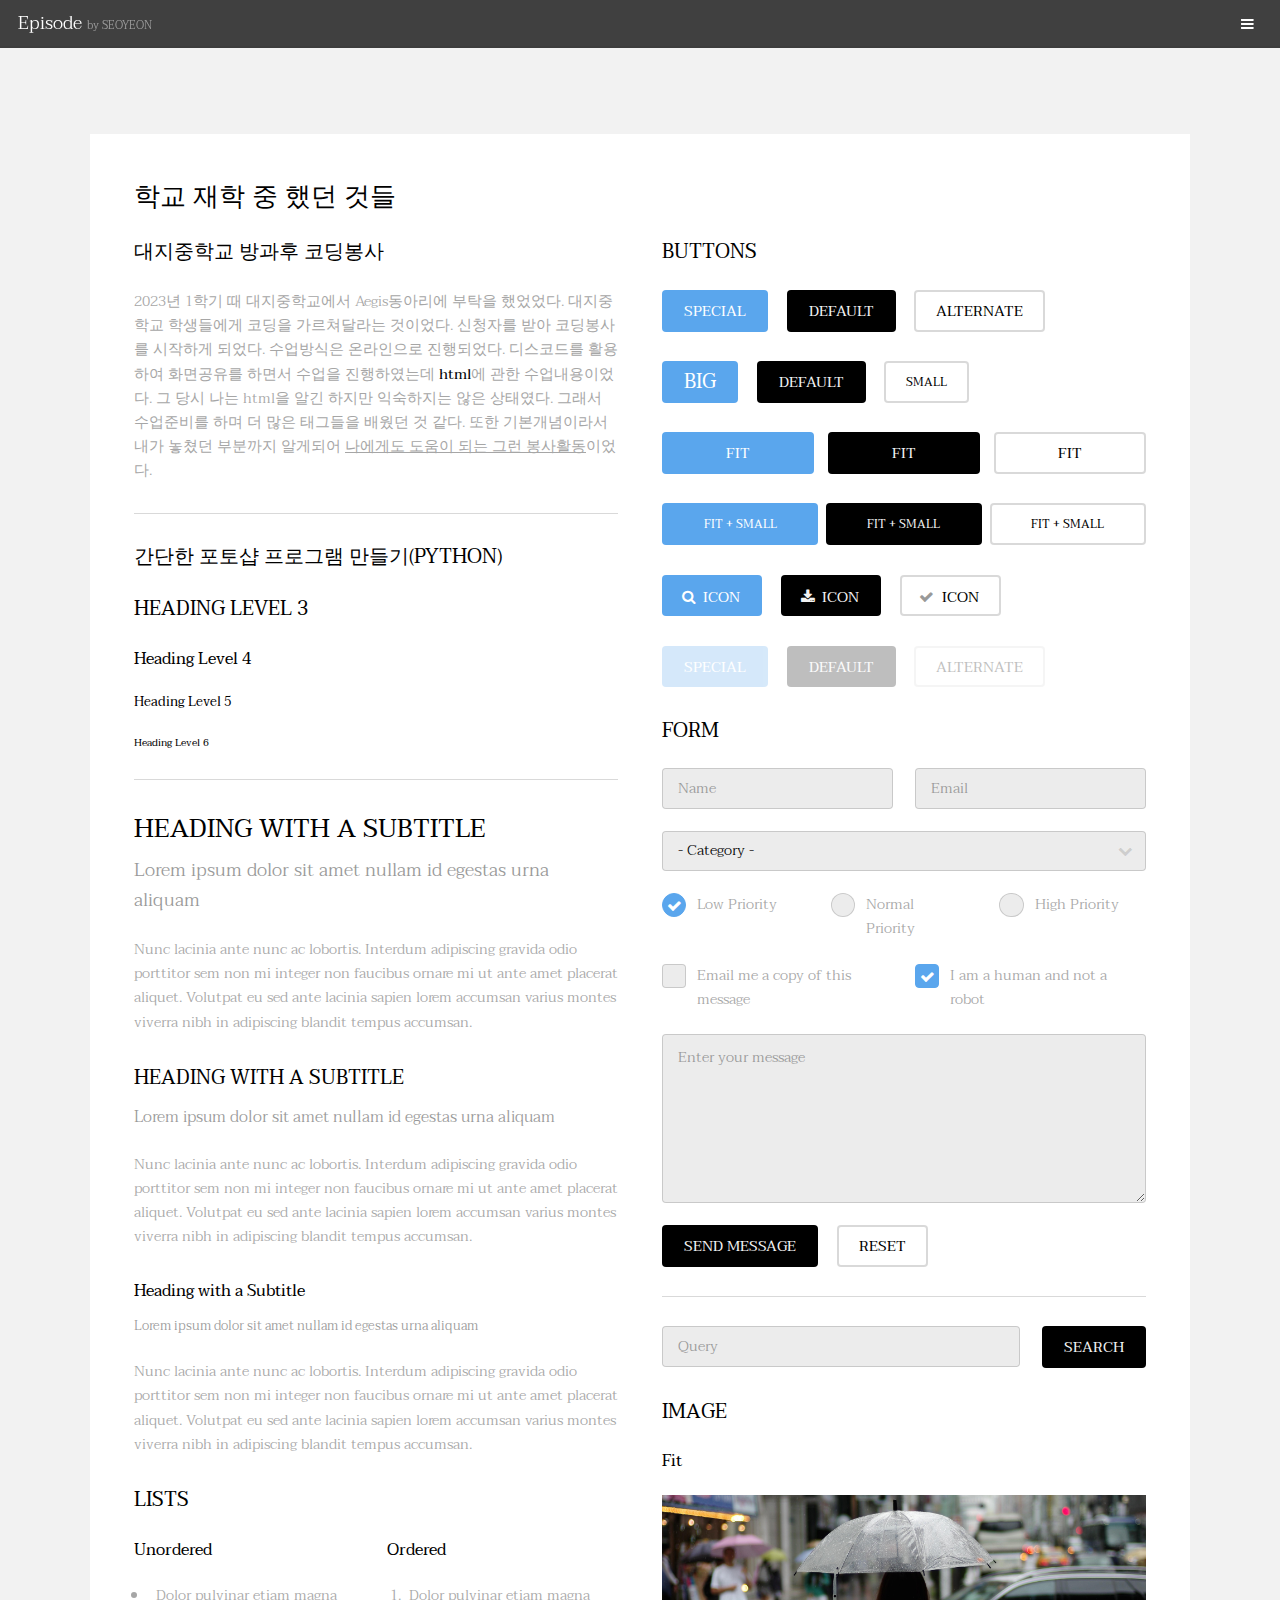
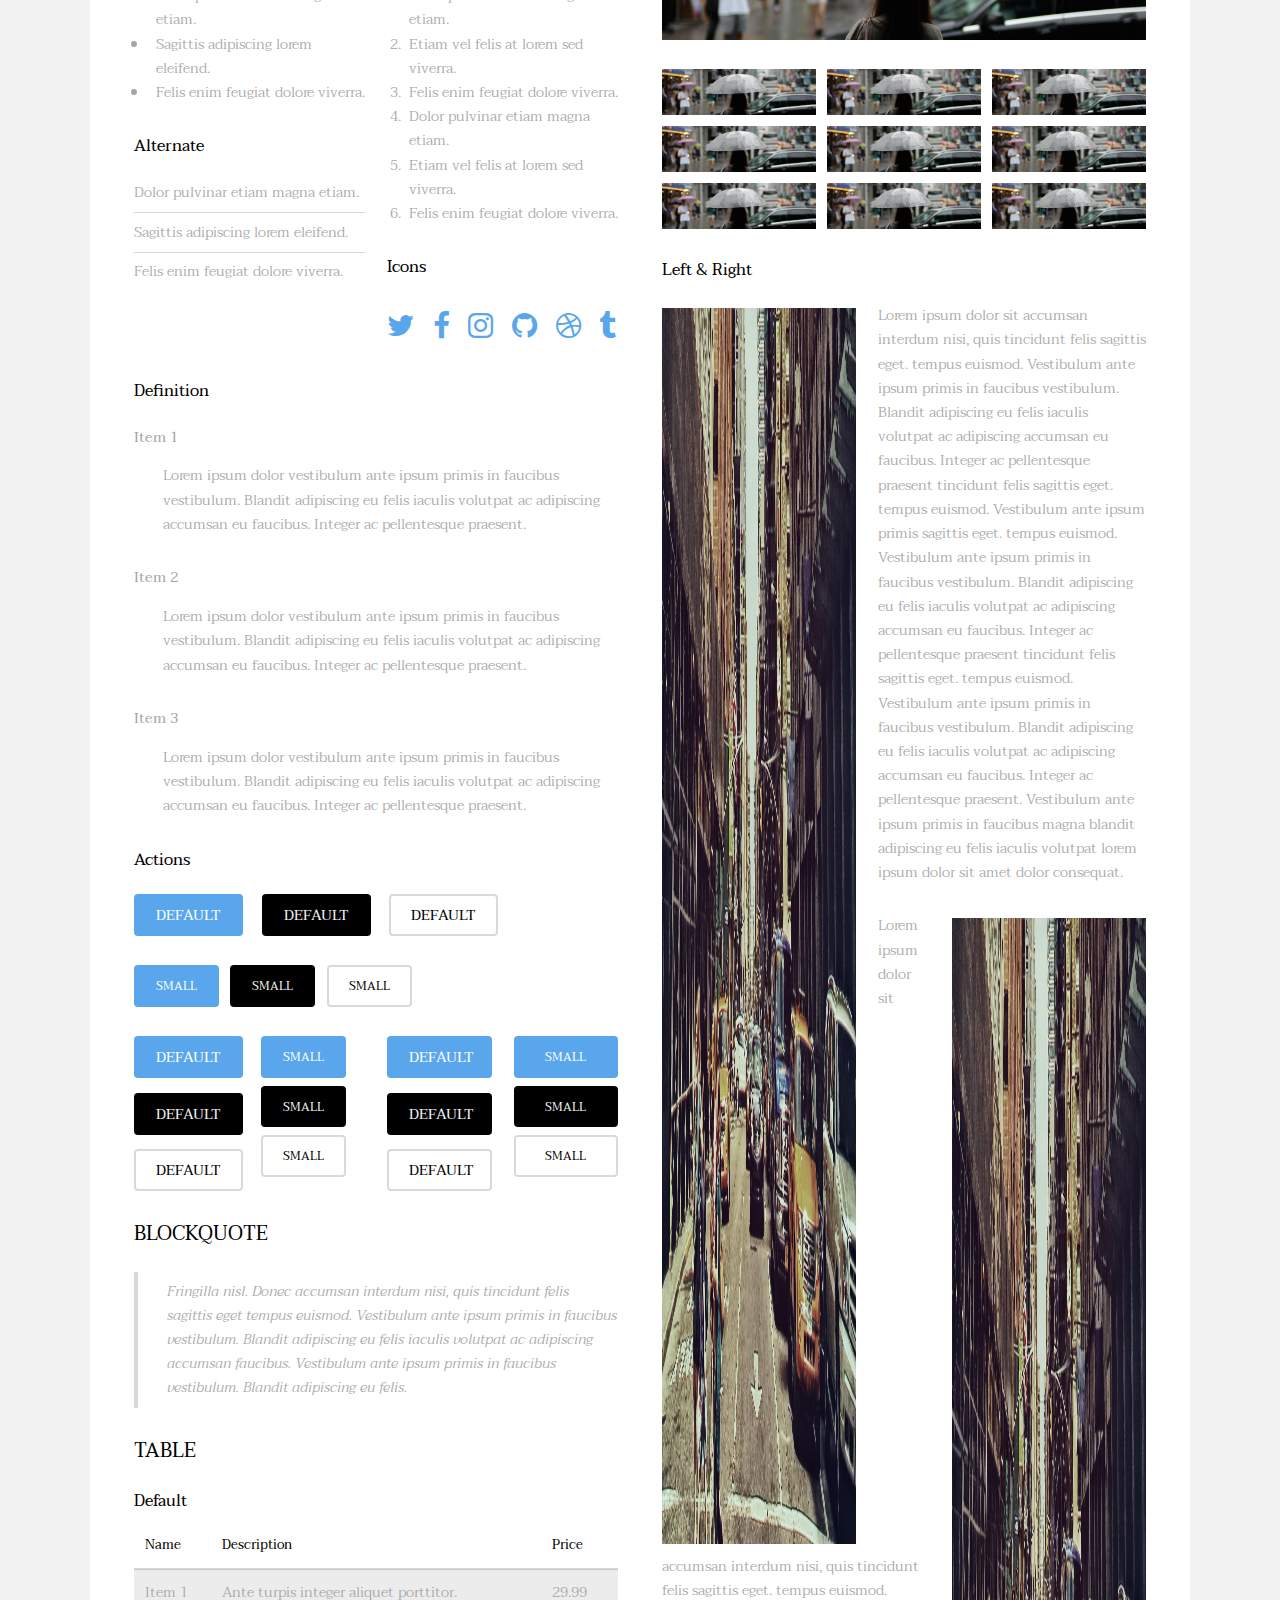
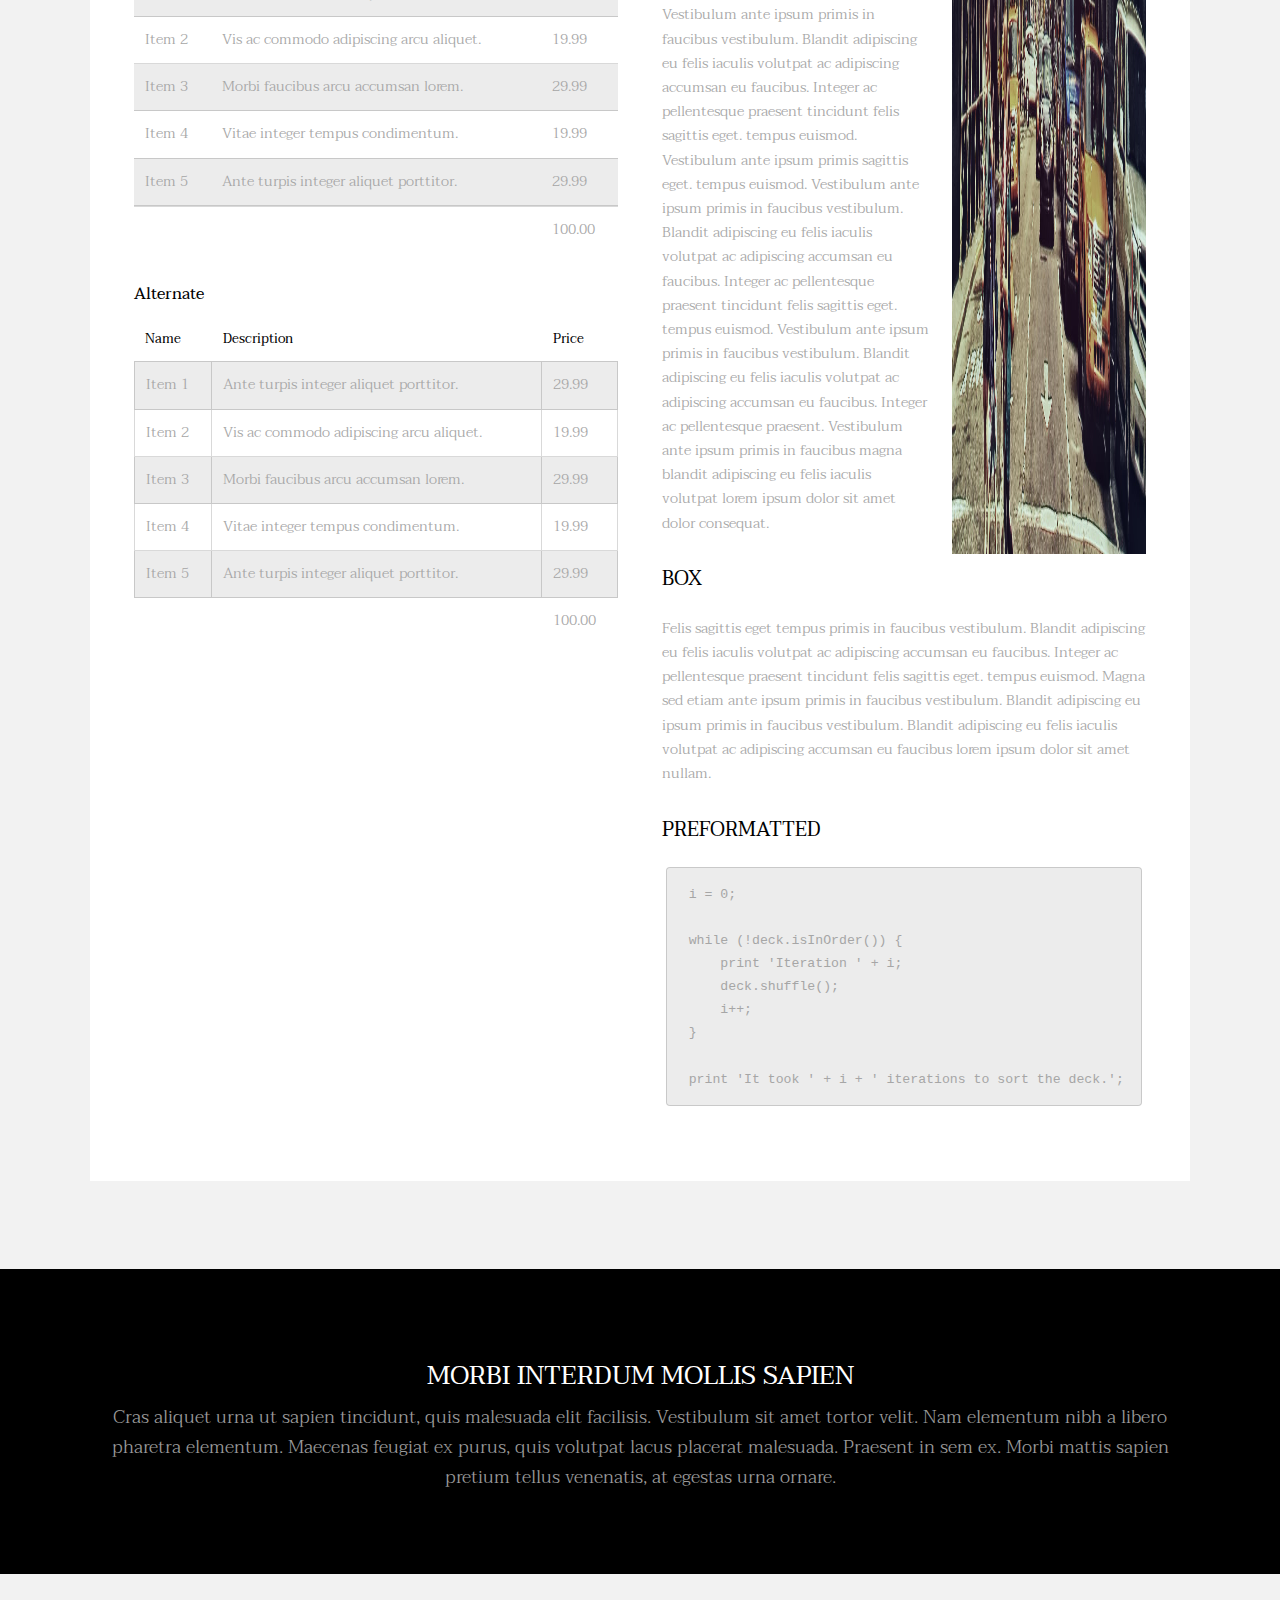
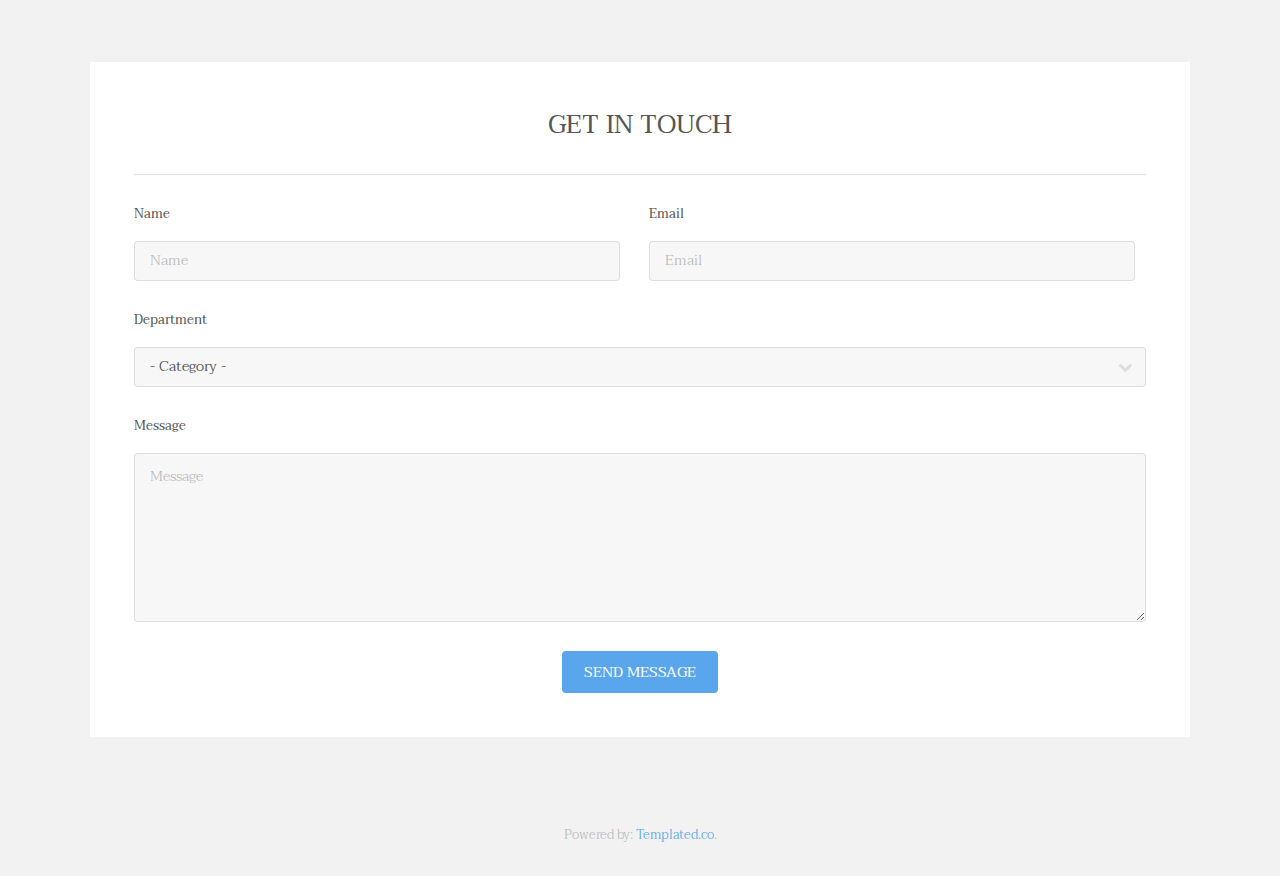
==== commit 75c4e5e5: "eighth commit_element.html수정" ====
--- a/elements.html
+++ b/elements.html
@@ -1,32 +1,32 @@
 <!DOCTYPE HTML>
 <!--
-	Transitive by TEMPLATED
-	templated.co @templatedco
-	Released for free under the Creative Commons Attribution 3.0 license (templated.co/license)
---><html><head><title>Elements - Transitive by TEMPLATED</title><meta charset="utf-8"><meta name="robots" content="index, follow, max-image-preview:large, max-snippet:-1, max-video-preview:-1"><meta name="viewport" content="width=device-width, initial-scale=1"><link rel="stylesheet" href="assets/css/main.css"></head><body class="subpage">
+	Episode by SEOYEON
+	shift2013@naver.com
+--><html><head><title>Elements - SeoYeon</title><meta charset="utf-8"><meta name="robots" content="index, follow, max-image-preview:large, max-snippet:-1, max-video-preview:-1"><meta name="viewport" content="width=device-width, initial-scale=1"><link rel="stylesheet" href="assets/css/main.css"></head><body class="subpage">
 
 <!-- Header -->
-<header id="header"><div class="logo"><a href="index.html">Transitive <span>by TEMPLATED</span></a></div>
+<header id="header"><div class="logo"><a href="index.html">Episode <span>by SEOYEON</span></a></div>
     <a href="#menu" class="toggle"><span>Menu</span></a>
 </header><!-- Nav --><nav id="menu"><ul class="links"><li><a href="index.html">Home</a></li>
-        <li><a href="generic.html">Generic</a></li>
         <li><a href="elements.html">Elements</a></li>
     </ul></nav><!-- One --><section id="one" class="wrapper style2"><div class="inner">
         <div class="box">
             <div class="content">
 
                 <!-- Elements -->
-                <h2 id="elements">Elements</h2>
+                <h2 id="elements">학교 재학 중 했던 것들</h2>
                 <div class="row 200%">
                     <div class="6u 12u$(medium)">
 
                         <!-- Text stuff -->
-                        <h3>Text</h3>
-                        <p>This is <b>bold</b> and this is <strong>strong</strong>. This is <i>italic</i> and this is <em>emphasized</em>.
-                            This is <sup>superscript</sup> text and this is <sub>subscript</sub> text.
-                            This is <u>underlined</u> and this is code: <code>for (;;) { ... }</code>.
-                            Finally, this is a <a href="#">link</a>.</p>
-                        <hr><h2>Heading Level 2</h2>
+                        <h3>대지중학교 방과후 코딩봉사</h3>
+                        <p>2023년 1학기 때 대지중학교에서 Aegis동아리에 부탁을 했었었다. 대지중학교 학생들에게 코딩을
+                            가르쳐달라는 것이었다. 신청자를 받아 코딩봉사를 시작하게 되었다. 수업방식은 온라인으로 진행되었다.
+                            디스코드를 활용하여 화면공유를 하면서 수업을 진행하였는데 <b>html</b>에 관한 수업내용이었다. 그 당시 나는 html을
+                            알긴 하지만 익숙하지는 않은 상태였다. 그래서 수업준비를 하며 더 많은 태그들을 배웠던 것 같다. 또한 기본개념이라서
+                            내가 놓쳤던 부분까지 알게되어 <u>나에게도 도움이 되는 그런 봉사활동</u>이었다. 
+                        </p>
+                        <hr><h3>간단한 포토샵 프로그램 만들기(Python)</h3>
                         <h3>Heading Level 3</h3>
                         <h4>Heading Level 4</h4>
                         <h5>Heading Level 5</h5>
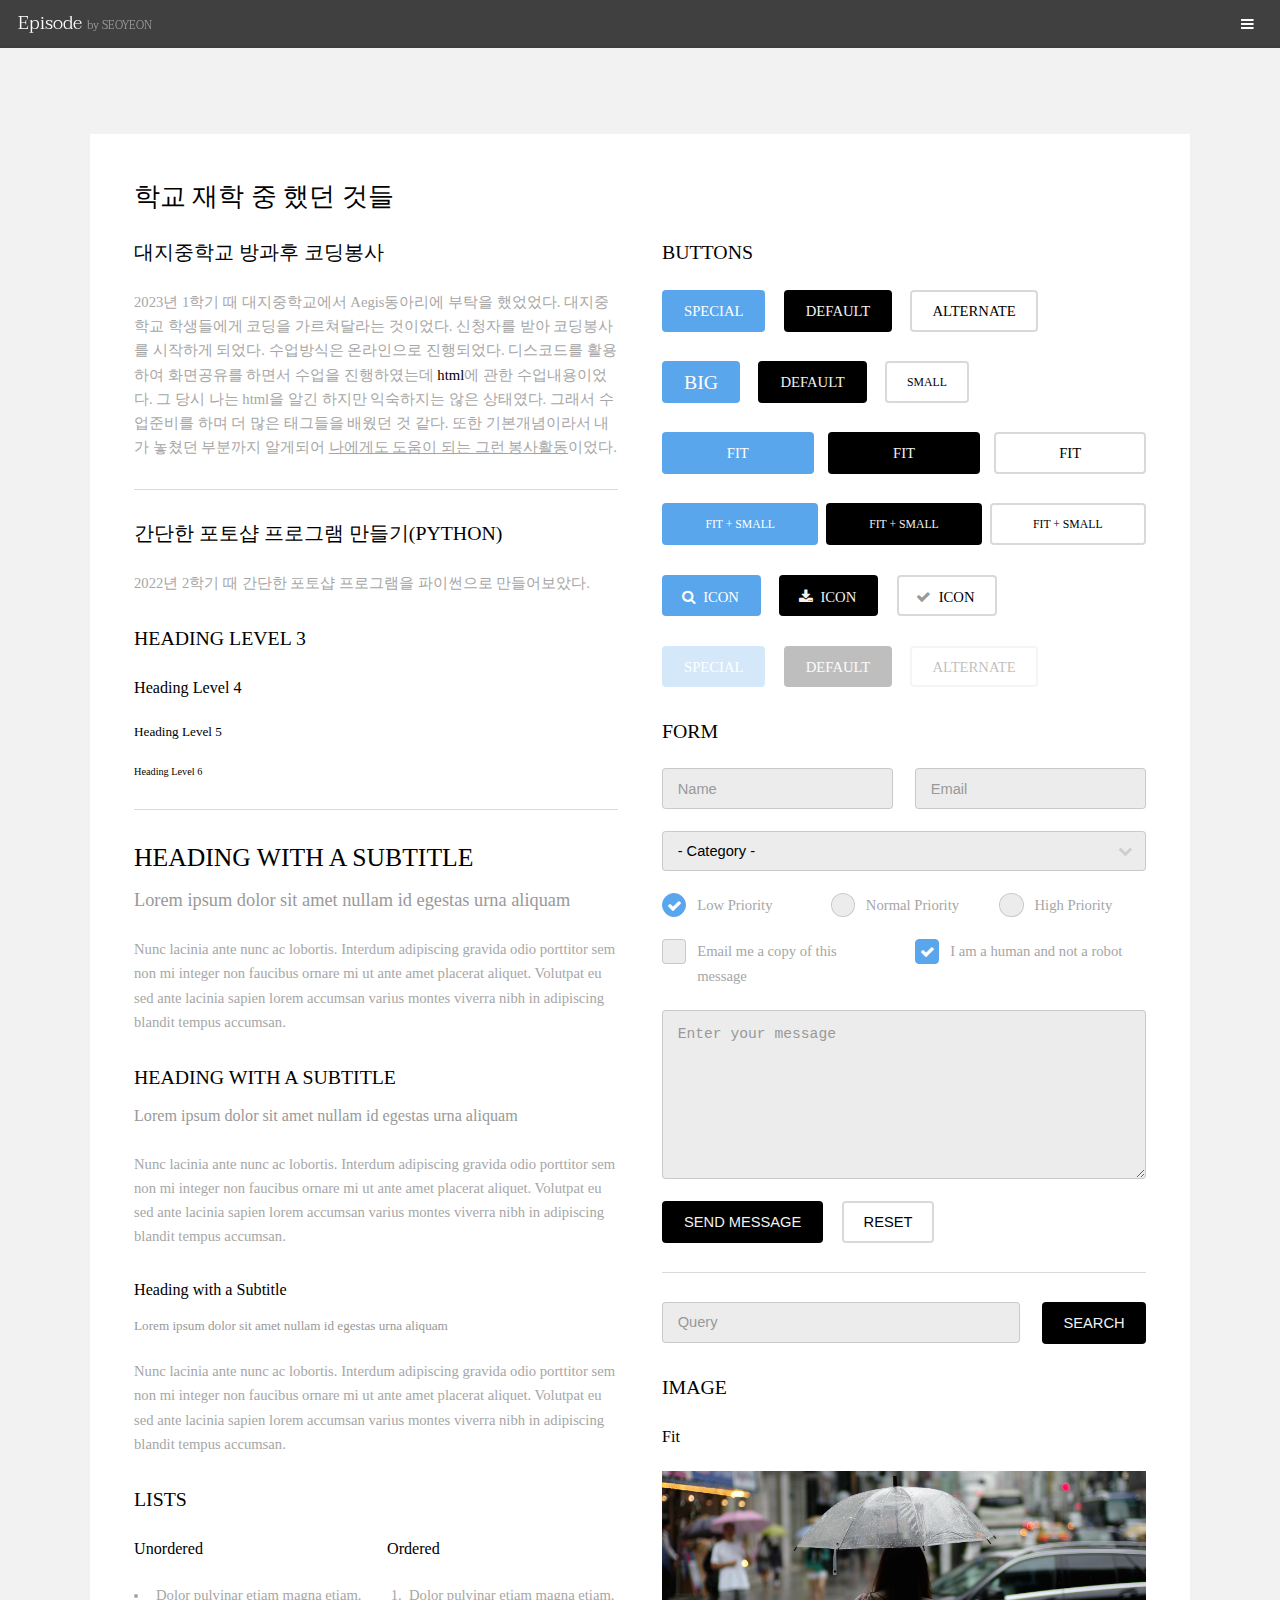
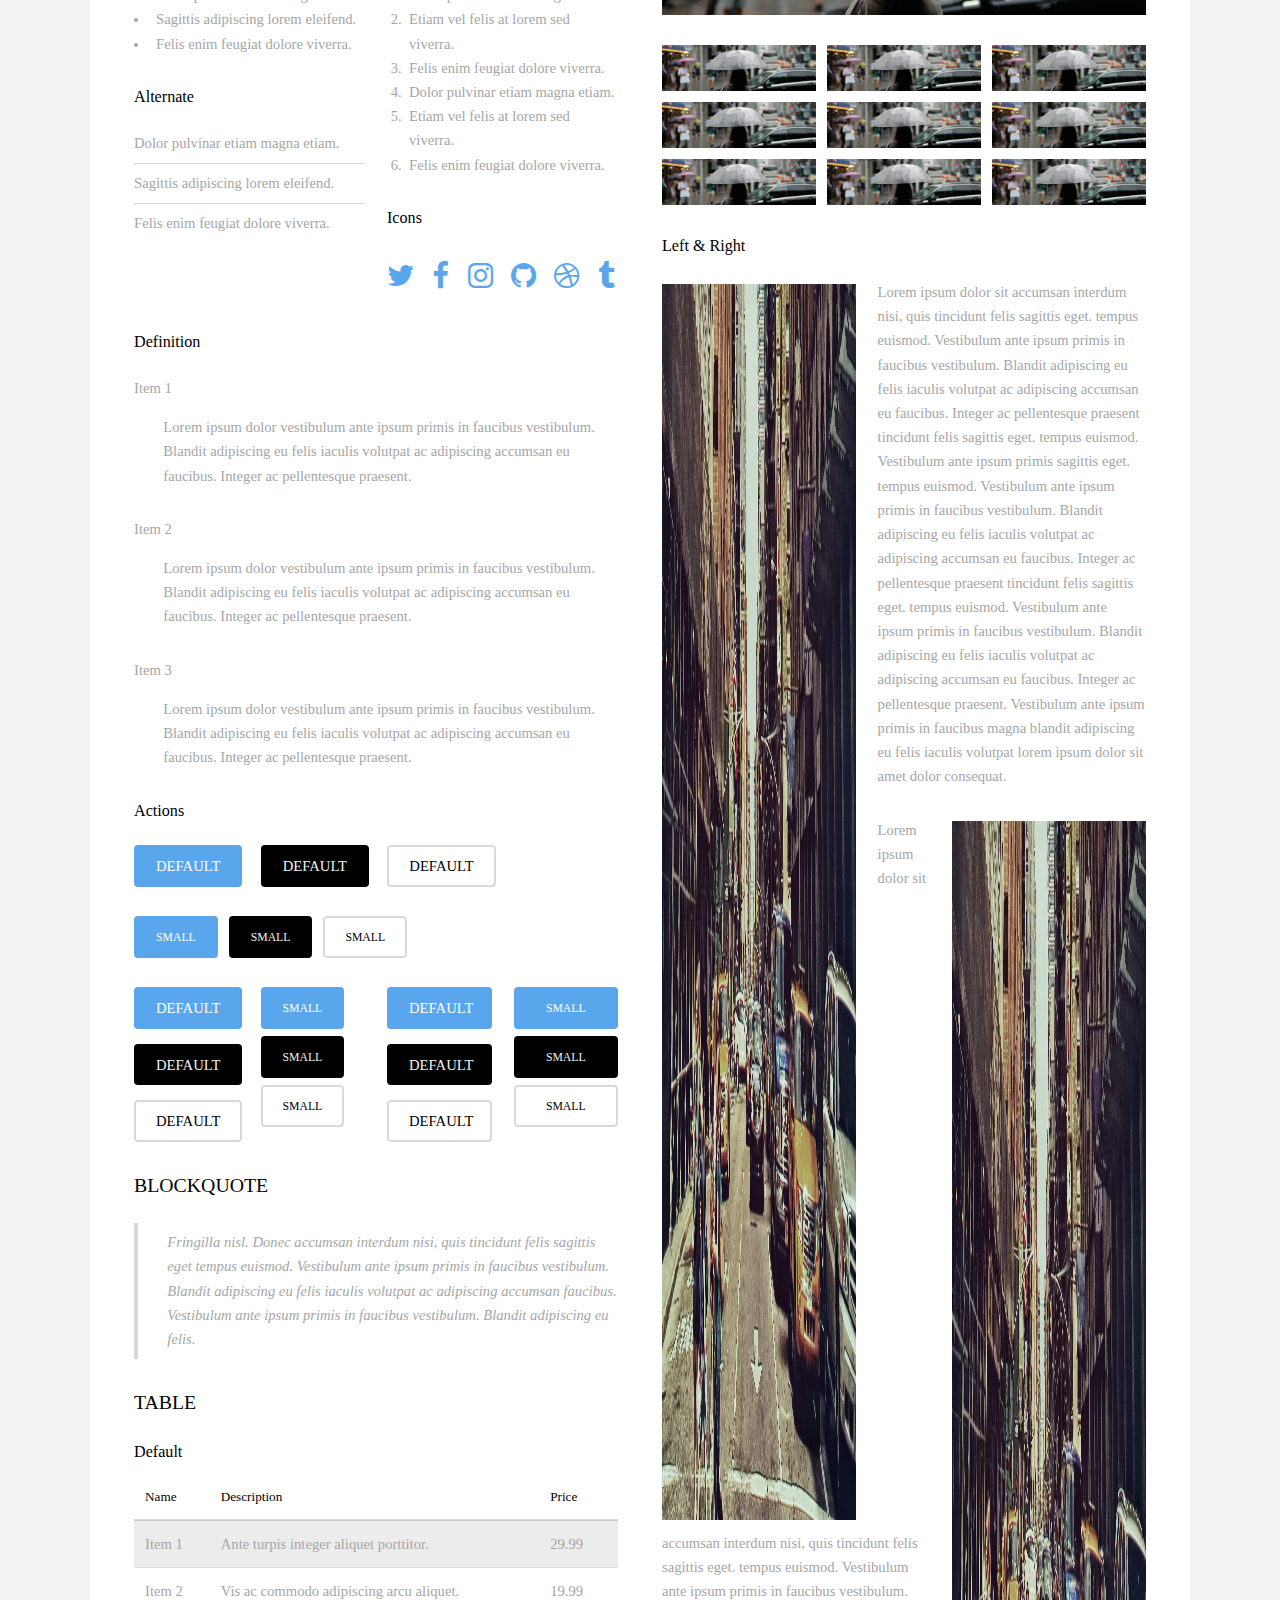
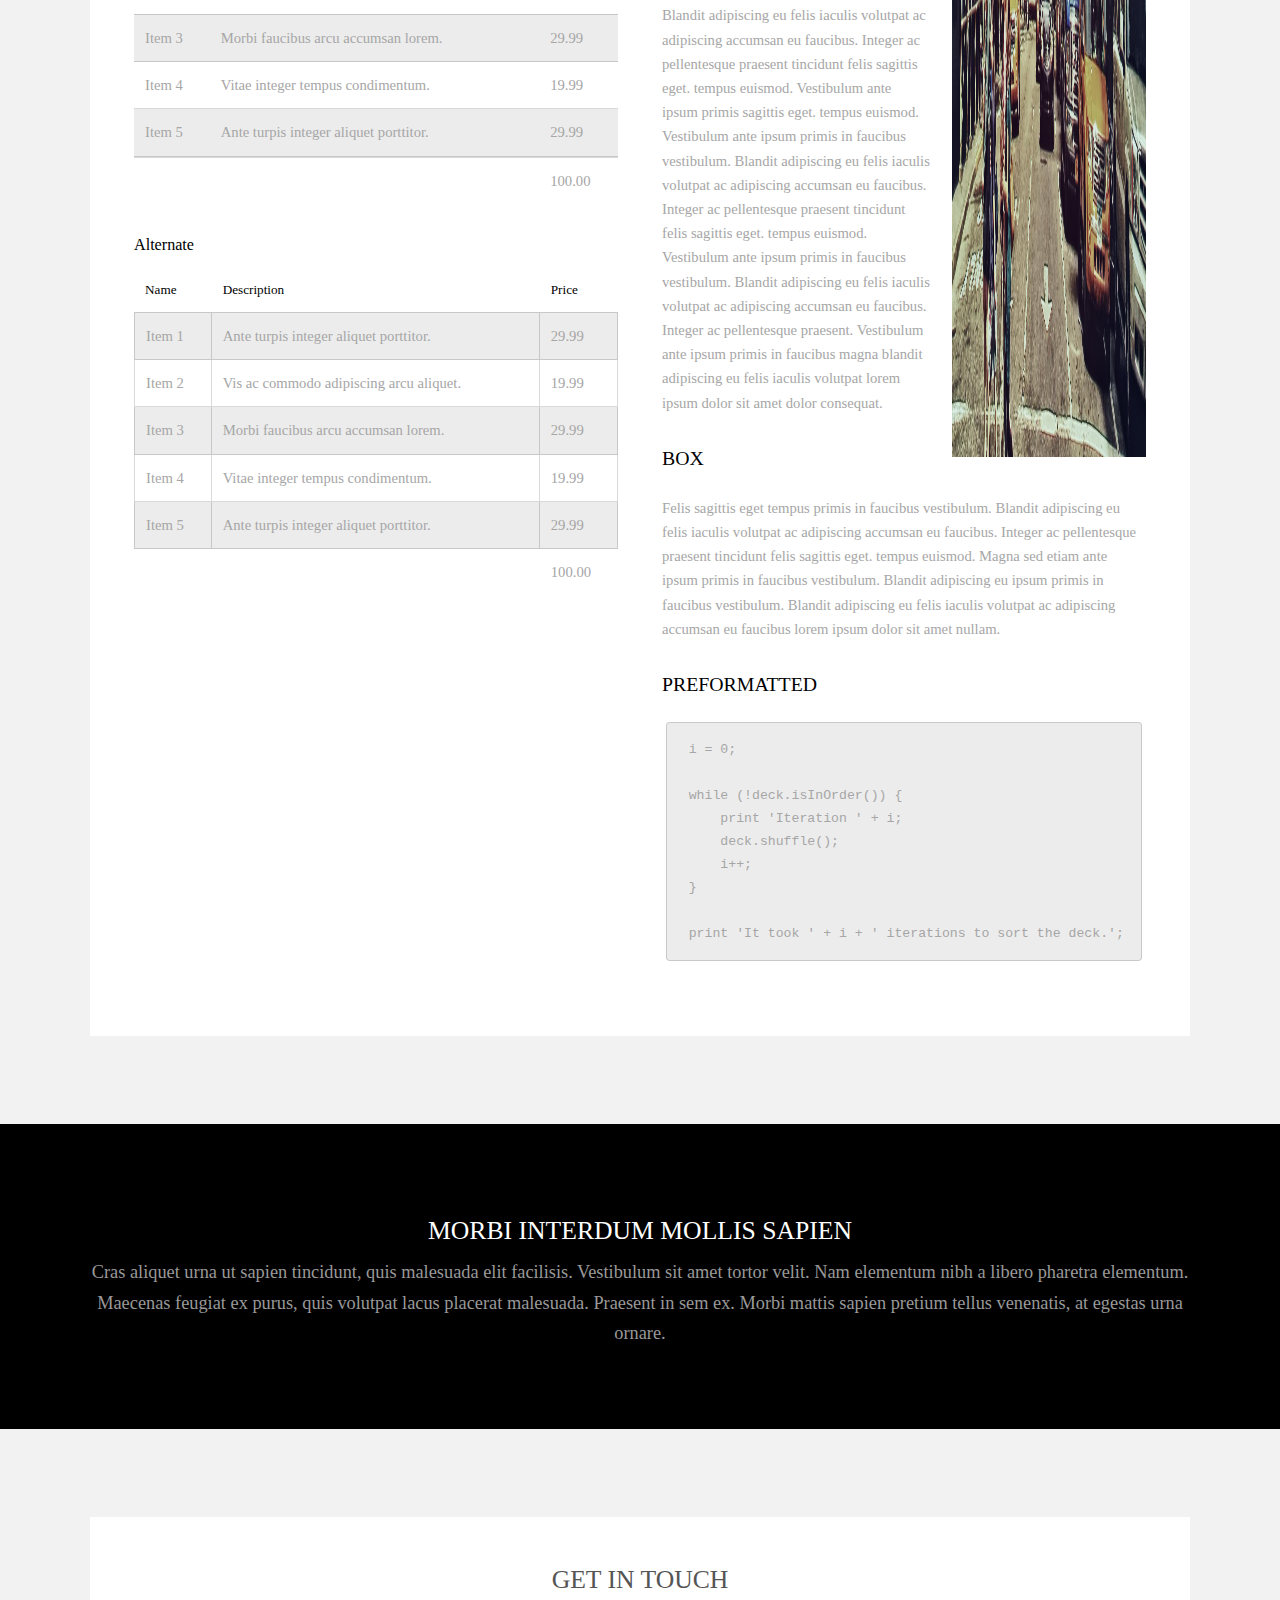
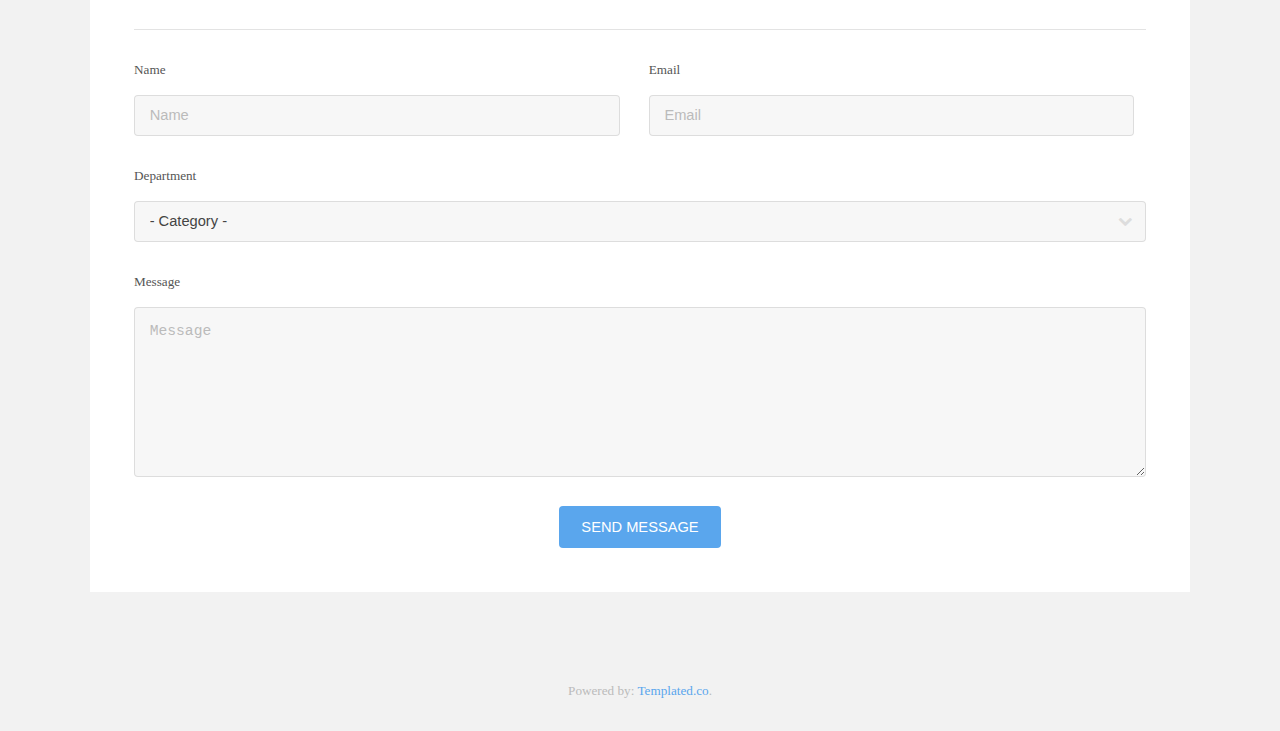
==== commit e6e0e6bc: "ninth commit_font수정" ====
--- a/elements.html
+++ b/elements.html
@@ -5,7 +5,7 @@
 --><html><head><title>Elements - SeoYeon</title><meta charset="utf-8"><meta name="robots" content="index, follow, max-image-preview:large, max-snippet:-1, max-video-preview:-1"><meta name="viewport" content="width=device-width, initial-scale=1"><link rel="stylesheet" href="assets/css/main.css"></head><body class="subpage">
 
 <!-- Header -->
-<header id="header"><div class="logo"><a href="index.html">Episode <span>by SEOYEON</span></a></div>
+<header id="header" style="font-family: 'Taviraj', serif"><div class="logo"><a href="index.html">Episode <span>by SEOYEON</span></a></div>
     <a href="#menu" class="toggle"><span>Menu</span></a>
 </header><!-- Nav --><nav id="menu"><ul class="links"><li><a href="index.html">Home</a></li>
         <li><a href="elements.html">Elements</a></li>
@@ -27,6 +27,7 @@
                             내가 놓쳤던 부분까지 알게되어 <u>나에게도 도움이 되는 그런 봉사활동</u>이었다. 
                         </p>
                         <hr><h3>간단한 포토샵 프로그램 만들기(Python)</h3>
+                        <p>2022년 2학기 때 간단한 포토샵 프로그램을 파이썬으로 만들어보았다. </p>
                         <h3>Heading Level 3</h3>
                         <h4>Heading Level 4</h4>
                         <h5>Heading Level 5</h5>
--- a/assets/css/main.css
+++ b/assets/css/main.css
@@ -1637,11 +1637,12 @@
 	}
 
 	body, input, select, textarea {
-		font-family: "Taviraj", serif;
+		
 		font-weight: 300;
 		font-size: 1rem;
 		line-height: 1.65;
 	}
+	
 
 	a {
 		text-decoration: underline;
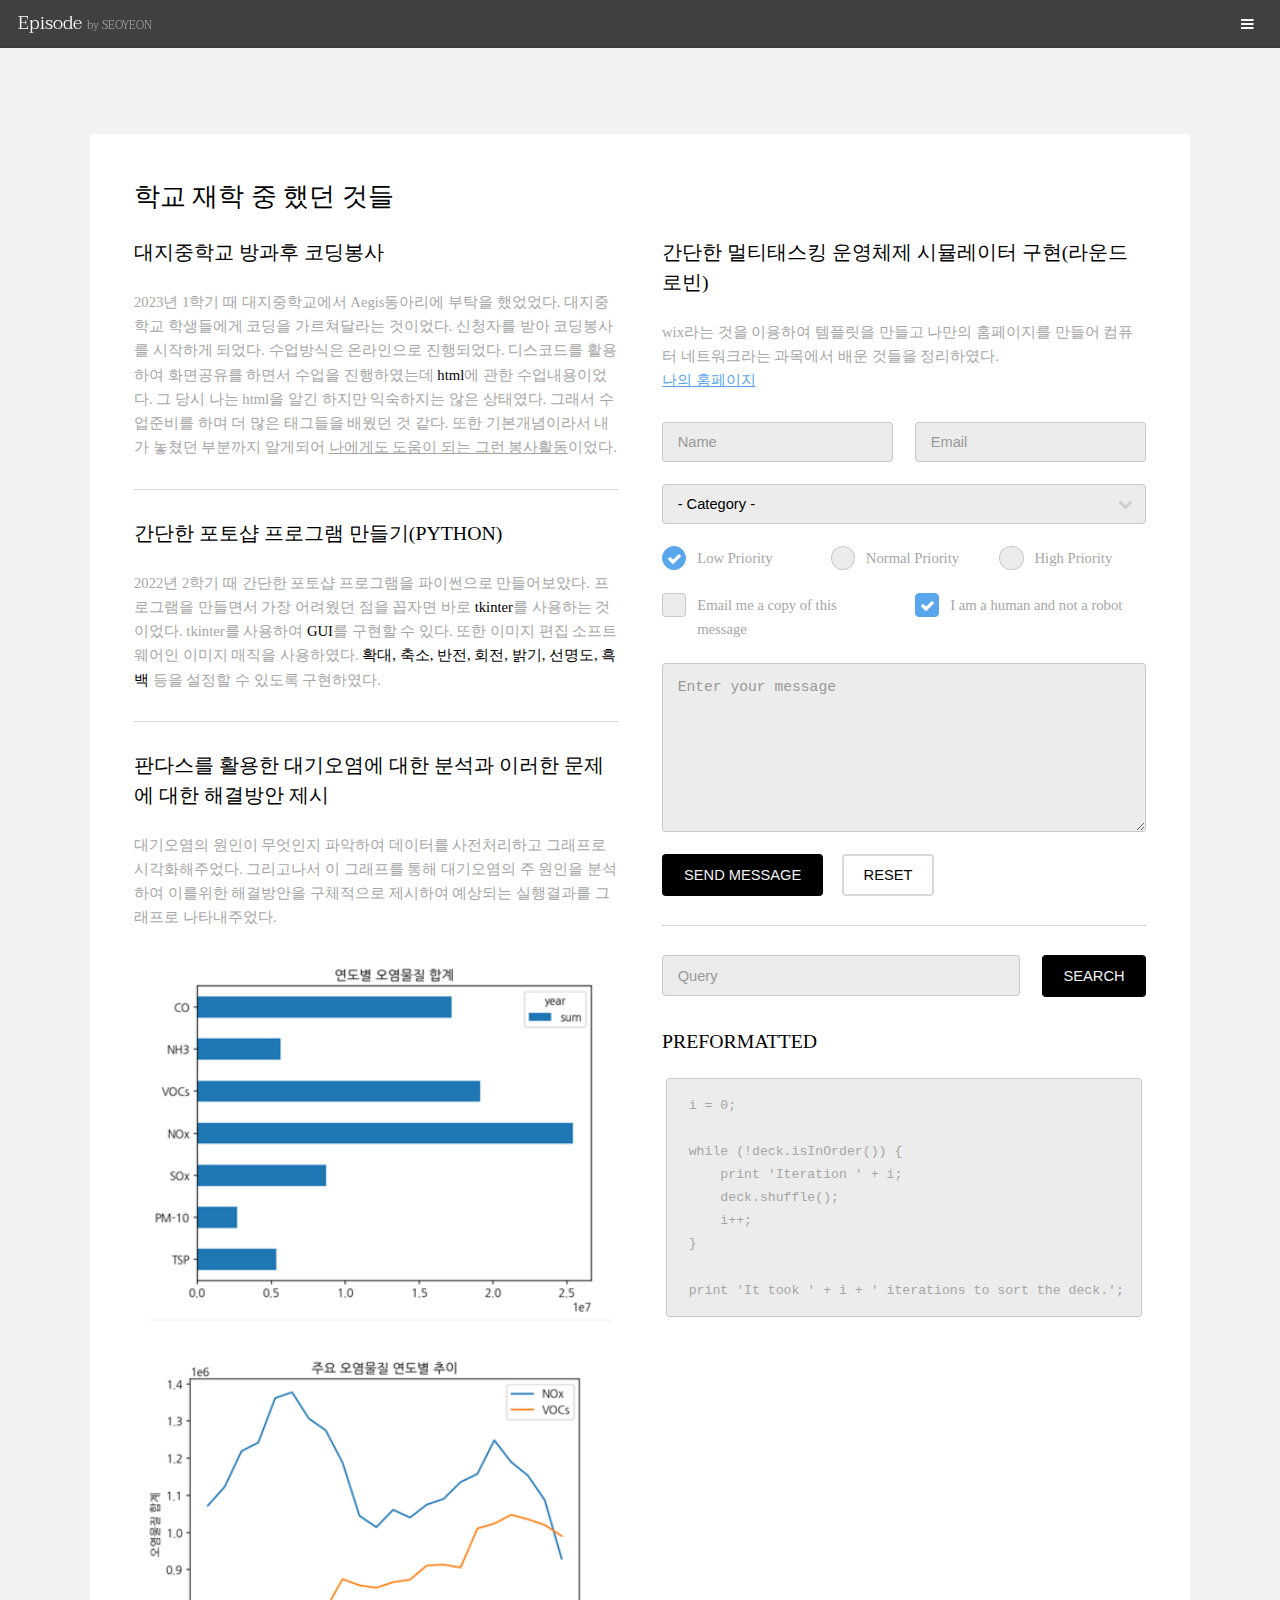
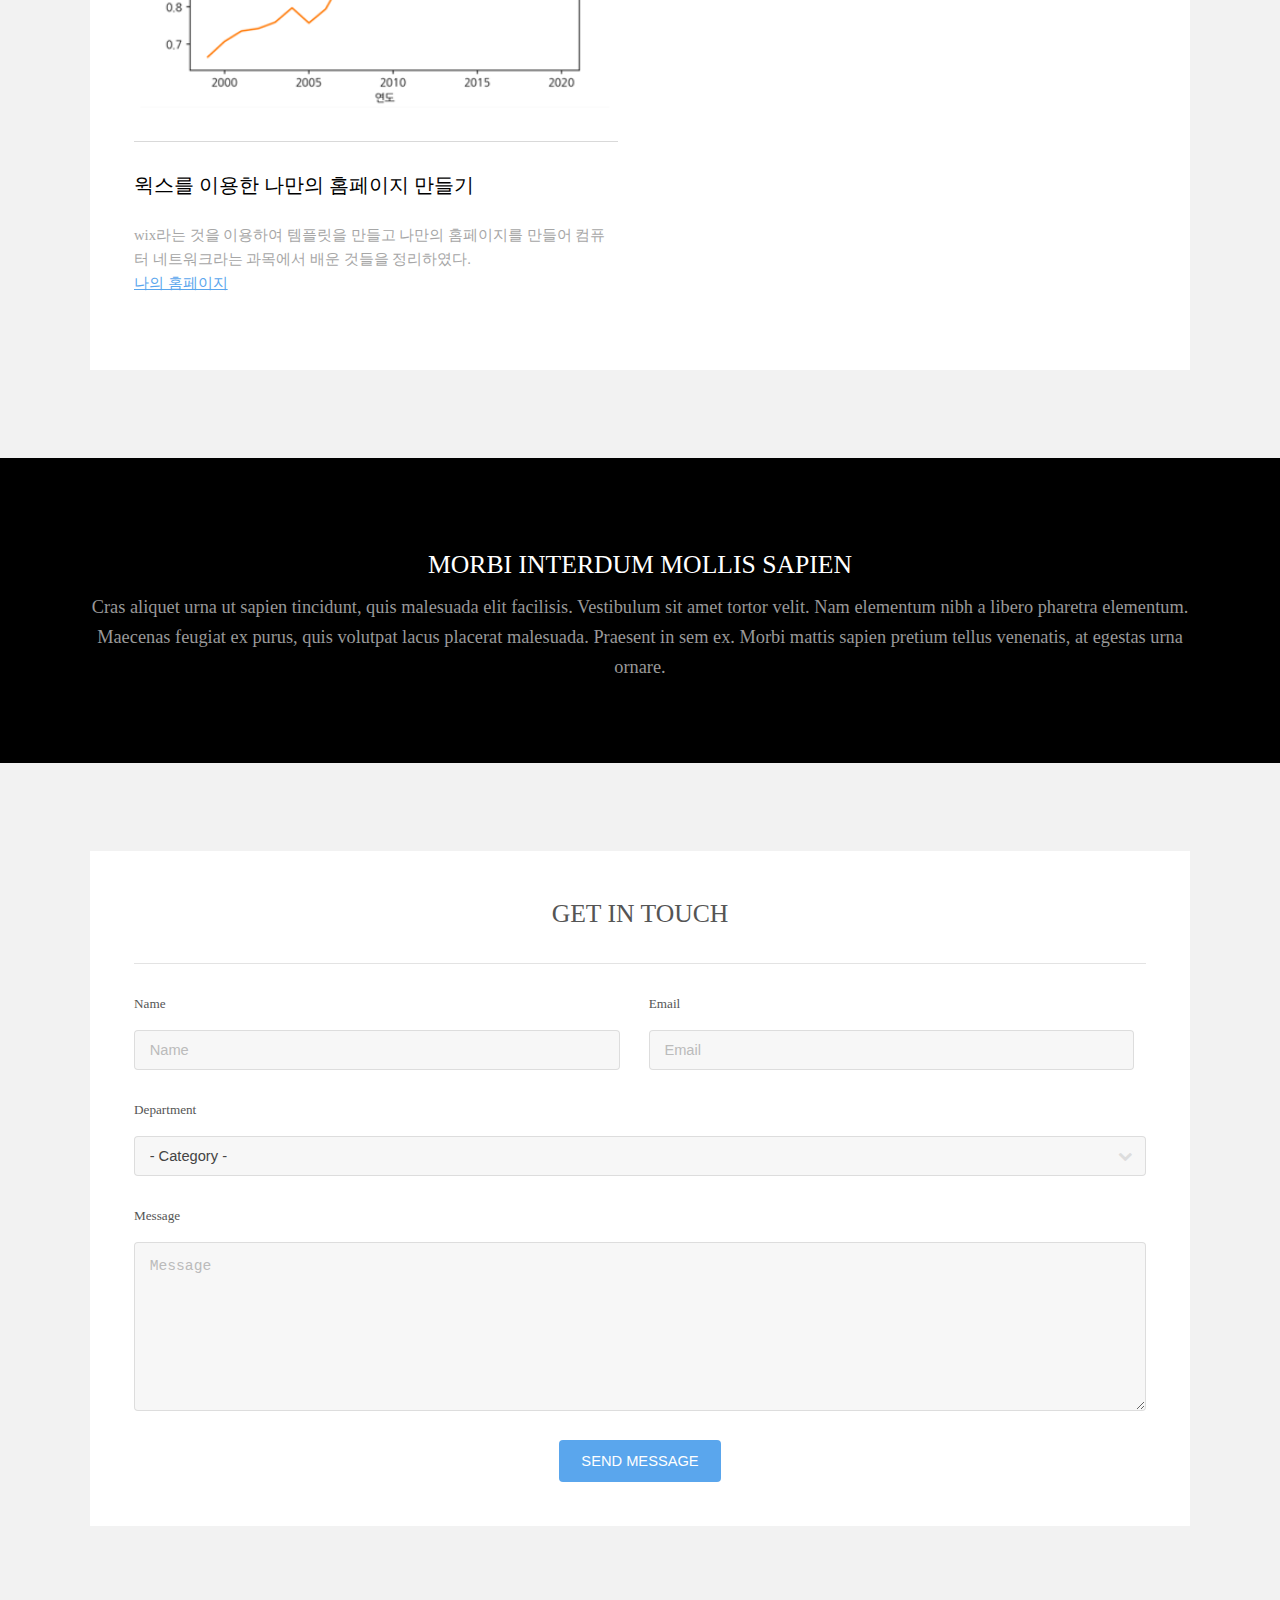
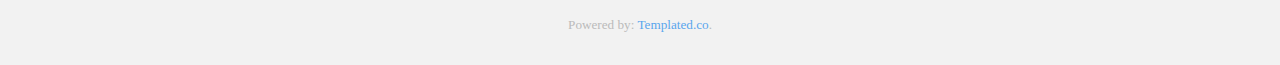
==== commit 8efd3f05: "tenth commit_element.html수정2" ====
--- a/elements.html
+++ b/elements.html
@@ -27,175 +27,40 @@
                             내가 놓쳤던 부분까지 알게되어 <u>나에게도 도움이 되는 그런 봉사활동</u>이었다. 
                         </p>
                         <hr><h3>간단한 포토샵 프로그램 만들기(Python)</h3>
-                        <p>2022년 2학기 때 간단한 포토샵 프로그램을 파이썬으로 만들어보았다. </p>
-                        <h3>Heading Level 3</h3>
-                        <h4>Heading Level 4</h4>
-                        <h5>Heading Level 5</h5>
-                        <h6>Heading Level 6</h6>
-                        <hr><header><h2>Heading with a Subtitle</h2>
-                            <p>Lorem ipsum dolor sit amet nullam id egestas urna aliquam</p>
-                        </header><p>Nunc lacinia ante nunc ac lobortis. Interdum adipiscing gravida odio porttitor sem non mi integer non faucibus ornare mi ut ante amet placerat aliquet. Volutpat eu sed ante lacinia sapien lorem accumsan varius montes viverra nibh in adipiscing blandit tempus accumsan.</p>
-                        <header><h3>Heading with a Subtitle</h3>
-                            <p>Lorem ipsum dolor sit amet nullam id egestas urna aliquam</p>
-                        </header><p>Nunc lacinia ante nunc ac lobortis. Interdum adipiscing gravida odio porttitor sem non mi integer non faucibus ornare mi ut ante amet placerat aliquet. Volutpat eu sed ante lacinia sapien lorem accumsan varius montes viverra nibh in adipiscing blandit tempus accumsan.</p>
-                        <header><h4>Heading with a Subtitle</h4>
-                            <p>Lorem ipsum dolor sit amet nullam id egestas urna aliquam</p>
-                        </header><p>Nunc lacinia ante nunc ac lobortis. Interdum adipiscing gravida odio porttitor sem non mi integer non faucibus ornare mi ut ante amet placerat aliquet. Volutpat eu sed ante lacinia sapien lorem accumsan varius montes viverra nibh in adipiscing blandit tempus accumsan.</p>
-
-                        <!-- Lists -->
-                        <h3>Lists</h3>
-                        <div class="row">
-                            <div class="6u 12u$(small)">
-
-                                <h4>Unordered</h4>
-                                <ul><li>Dolor pulvinar etiam magna etiam.</li>
-                                    <li>Sagittis adipiscing lorem eleifend.</li>
-                                    <li>Felis enim feugiat dolore viverra.</li>
-                                </ul><h4>Alternate</h4>
-                                <ul class="alt"><li>Dolor pulvinar etiam magna etiam.</li>
-                                    <li>Sagittis adipiscing lorem eleifend.</li>
-                                    <li>Felis enim feugiat dolore viverra.</li>
-                                </ul></div>
-                            <div class="6u$ 12u$(small)">
-
-                                <h4>Ordered</h4>
-                                <ol><li>Dolor pulvinar etiam magna etiam.</li>
-                                    <li>Etiam vel felis at lorem sed viverra.</li>
-                                    <li>Felis enim feugiat dolore viverra.</li>
-                                    <li>Dolor pulvinar etiam magna etiam.</li>
-                                    <li>Etiam vel felis at lorem sed viverra.</li>
-                                    <li>Felis enim feugiat dolore viverra.</li>
-                                </ol><h4>Icons</h4>
-                                <ul class="icons"><li><a href="#" class="icon fa-twitter"><span class="label">Twitter</span></a></li>
-                                    <li><a href="#" class="icon fa-facebook"><span class="label">Facebook</span></a></li>
-                                    <li><a href="#" class="icon fa-instagram"><span class="label">Instagram</span></a></li>
-                                    <li><a href="#" class="icon fa-github"><span class="label">Github</span></a></li>
-                                    <li><a href="#" class="icon fa-dribbble"><span class="label">Dribbble</span></a></li>
-                                    <li><a href="#" class="icon fa-tumblr"><span class="label">Tumblr</span></a></li>
-                                </ul></div>
-                        </div>
-                        <h4>Definition</h4>
-                        <dl><dt>Item 1</dt>
-                            <dd>
-                                <p>Lorem ipsum dolor vestibulum ante ipsum primis in faucibus vestibulum. Blandit adipiscing eu felis iaculis volutpat ac adipiscing accumsan eu faucibus. Integer ac pellentesque praesent.</p>
-                            </dd>
-                            <dt>Item 2</dt>
-                            <dd>
-                                <p>Lorem ipsum dolor vestibulum ante ipsum primis in faucibus vestibulum. Blandit adipiscing eu felis iaculis volutpat ac adipiscing accumsan eu faucibus. Integer ac pellentesque praesent.</p>
-                            </dd>
-                            <dt>Item 3</dt>
-                            <dd>
-                                <p>Lorem ipsum dolor vestibulum ante ipsum primis in faucibus vestibulum. Blandit adipiscing eu felis iaculis volutpat ac adipiscing accumsan eu faucibus. Integer ac pellentesque praesent.</p>
-                            </dd>
-                        </dl><h4>Actions</h4>
-                        <ul class="actions"><li><a href="#" class="button special">Default</a></li>
-                            <li><a href="#" class="button">Default</a></li>
-                            <li><a href="#" class="button alt">Default</a></li>
-                        </ul><ul class="actions small"><li><a href="#" class="button special small">Small</a></li>
-                            <li><a href="#" class="button small">Small</a></li>
-                            <li><a href="#" class="button alt small">Small</a></li>
-                        </ul><div class="row">
-                            <div class="3u 12u$(small)">
-                                <ul class="actions vertical"><li><a href="#" class="button special">Default</a></li>
-                                    <li><a href="#" class="button">Default</a></li>
-                                    <li><a href="#" class="button alt">Default</a></li>
-                                </ul></div>
-                            <div class="3u 12u$(small)">
-                                <ul class="actions vertical small"><li><a href="#" class="button special small">Small</a></li>
-                                    <li><a href="#" class="button small">Small</a></li>
-                                    <li><a href="#" class="button alt small">Small</a></li>
-                                </ul></div>
-                            <div class="3u 12u$(small)">
-                                <ul class="actions vertical"><li><a href="#" class="button special fit">Default</a></li>
-                                    <li><a href="#" class="button fit">Default</a></li>
-                                    <li><a href="#" class="button alt fit">Default</a></li>
-                                </ul></div>
-                            <div class="3u$ 12u$(small)">
-                                <ul class="actions vertical small"><li><a href="#" class="button special small fit">Small</a></li>
-                                    <li><a href="#" class="button small fit">Small</a></li>
-                                    <li><a href="#" class="button alt small fit">Small</a></li>
-                                </ul></div>
-                        </div>
-
-                        <!-- Blockquote -->
-                        <h3>Blockquote</h3>
-                        <blockquote>Fringilla nisl. Donec accumsan interdum nisi, quis tincidunt felis sagittis eget tempus euismod. Vestibulum ante ipsum primis in faucibus vestibulum. Blandit adipiscing eu felis iaculis volutpat ac adipiscing accumsan faucibus. Vestibulum ante ipsum primis in faucibus vestibulum. Blandit adipiscing eu felis.</blockquote>
-
-                        <!-- Table -->
-                        <h3>Table</h3>
-
-                        <h4>Default</h4>
-                        <div class="table-wrapper">
-                            <table><thead><tr><th>Name</th>
-                                    <th>Description</th>
-                                    <th>Price</th>
-                                </tr></thead><tbody><tr><td>Item 1</td>
-                                    <td>Ante turpis integer aliquet porttitor.</td>
-                                    <td>29.99</td>
-                                </tr><tr><td>Item 2</td>
-                                    <td>Vis ac commodo adipiscing arcu aliquet.</td>
-                                    <td>19.99</td>
-                                </tr><tr><td>Item 3</td>
-                                    <td> Morbi faucibus arcu accumsan lorem.</td>
-                                    <td>29.99</td>
-                                </tr><tr><td>Item 4</td>
-                                    <td>Vitae integer tempus condimentum.</td>
-                                    <td>19.99</td>
-                                </tr><tr><td>Item 5</td>
-                                    <td>Ante turpis integer aliquet porttitor.</td>
-                                    <td>29.99</td>
-                                </tr></tbody><tfoot><tr><td colspan="2"></td>
-                                    <td>100.00</td>
-                                </tr></tfoot></table></div>
-
-                        <h4>Alternate</h4>
-                        <div class="table-wrapper">
-                            <table class="alt"><thead><tr><th>Name</th>
-                                    <th>Description</th>
-                                    <th>Price</th>
-                                </tr></thead><tbody><tr><td>Item 1</td>
-                                    <td>Ante turpis integer aliquet porttitor.</td>
-                                    <td>29.99</td>
-                                </tr><tr><td>Item 2</td>
-                                    <td>Vis ac commodo adipiscing arcu aliquet.</td>
-                                    <td>19.99</td>
-                                </tr><tr><td>Item 3</td>
-                                    <td> Morbi faucibus arcu accumsan lorem.</td>
-                                    <td>29.99</td>
-                                </tr><tr><td>Item 4</td>
-                                    <td>Vitae integer tempus condimentum.</td>
-                                    <td>19.99</td>
-                                </tr><tr><td>Item 5</td>
-                                    <td>Ante turpis integer aliquet porttitor.</td>
-                                    <td>29.99</td>
-                                </tr></tbody><tfoot><tr><td colspan="2"></td>
-                                    <td>100.00</td>
-                                </tr></tfoot></table></div>
+                        <p>2022년 2학기 때 간단한 포토샵 프로그램을 파이썬으로 만들어보았다. 프로그램을
+                            만들면서 가장 어려웠던 점을 꼽자면 바로 <b>tkinter</b>를 사용하는 것이었다. tkinter를 
+                            사용하여 <b>GUI</b>를 구현할 수 있다. 또한 이미지 편집 소프트웨어인 이미지 매직을 사용하였다.
+                            <b>확대, 축소, 반전, 회전, 밝기, 선명도, 흑백</b> 등을 설정할 수 있도록 구현하였다.
+                        </p>
+                        <hr><h3>판다스를 활용한 대기오염에 대한 분석과 이러한 문제에 대한 해결방안 제시</h3>
+                        <p>
+                            대기오염의 원인이 무엇인지 파악하여 데이터를 사전처리하고
+                            그래프로 시각화해주었다. 그리고나서 이 그래프를 통해 대기오염의 주 원인을 분석하여 이를위한 해결방안을
+                            구체적으로 제시하여 예상되는 실행결과를 그래프로 나타내주었다.
+                        </p>
+                        <p class="image fit">
+                            <img src="images/pandas2.png" alt="" width="431" height="325">
+                        </p>
+                        <p class="image fit">
+                            <img src="images/pandas1.png" alt="" width="431" height="325">
+                        </p>
+                        <hr><h3>윅스를 이용한 나만의 홈페이지 만들기</h3>
+                        <p>
+                            wix라는 것을 이용하여 템플릿을 만들고 나만의 홈페이지를 만들어 컴퓨터 네트워크라는 과목에서 배운
+                            것들을 정리하였다.<br>
+                            <a href="https://gongseoyeon1.wixsite.com/website">나의 홈페이지</a>
+                        </p>
+                        
 
                     </div>
                     <div class="6u$ 12u$(medium)">
 
-                        <!-- Buttons -->
-                        <h3>Buttons</h3>
-                        <ul class="actions"><li><a href="#" class="button special">Special</a></li>
-                            <li><a href="#" class="button">Default</a></li>
-                            <li><a href="#" class="button alt">Alternate</a></li>
-                        </ul><ul class="actions"><li><a href="#" class="button special big">Big</a></li>
-                            <li><a href="#" class="button">Default</a></li>
-                            <li><a href="#" class="button alt small">Small</a></li>
-                        </ul><ul class="actions fit"><li><a href="#" class="button special fit">Fit</a></li>
-                            <li><a href="#" class="button fit">Fit</a></li>
-                            <li><a href="#" class="button alt fit">Fit</a></li>
-                        </ul><ul class="actions fit small"><li><a href="#" class="button special fit small">Fit + Small</a></li>
-                            <li><a href="#" class="button fit small">Fit + Small</a></li>
-                            <li><a href="#" class="button alt fit small">Fit + Small</a></li>
-                        </ul><ul class="actions"><li><a href="#" class="button special icon fa-search">Icon</a></li>
-                            <li><a href="#" class="button icon fa-download">Icon</a></li>
-                            <li><a href="#" class="button alt icon fa-check">Icon</a></li>
-                        </ul><ul class="actions"><li><span class="button special disabled">Special</span></li>
-                            <li><span class="button disabled">Default</span></li>
-                            <li><span class="button alt disabled">Alternate</span></li>
-                        </ul><!-- Form --><h3>Form</h3>
+                    <h3>간단한 멀티태스킹 운영체제 시뮬레이터 구현(라운드로빈)</h3>
+                    <p>
+                        wix라는 것을 이용하여 템플릿을 만들고 나만의 홈페이지를 만들어 컴퓨터 네트워크라는 과목에서 배운
+                        것들을 정리하였다.<br>
+                        <a href="https://gongseoyeon1.wixsite.com/website">나의 홈페이지</a>
+                    </p>    
 
                         <form method="post" action="#">
                             <div class="row uniform">
@@ -245,36 +110,7 @@
                             </div>
                         </form>
 
-                        <!-- Image -->
-                        <h3>Image</h3>
-
-                        <h4>Fit</h4>
-                        <span class="image fit"><img src="images/pic01.jpg" alt="" width="3472" height="1035"></span>
-                        <div class="box alt">
-                            <div class="row 50% uniform">
-                                <div class="4u"><span class="image fit"><img src="images/pic01.jpg" alt="" width="3472" height="1035"></span></div>
-                                <div class="4u"><span class="image fit"><img src="images/pic01.jpg" alt="" width="3472" height="1035"></span></div>
-                                <div class="4u$"><span class="image fit"><img src="images/pic01.jpg" alt="" width="3472" height="1035"></span></div>
-                                <!-- Break -->
-                                <div class="4u"><span class="image fit"><img src="images/pic01.jpg" alt="" width="3472" height="1035"></span></div>
-                                <div class="4u"><span class="image fit"><img src="images/pic01.jpg" alt="" width="3472" height="1035"></span></div>
-                                <div class="4u$"><span class="image fit"><img src="images/pic01.jpg" alt="" width="3472" height="1035"></span></div>
-                                <!-- Break -->
-                                <div class="4u"><span class="image fit"><img src="images/pic01.jpg" alt="" width="3472" height="1035"></span></div>
-                                <div class="4u"><span class="image fit"><img src="images/pic01.jpg" alt="" width="3472" height="1035"></span></div>
-                                <div class="4u$"><span class="image fit"><img src="images/pic01.jpg" alt="" width="3472" height="1035"></span></div>
-                            </div>
-                        </div>
-
-                        <h4>Left &amp; Right</h4>
-                        <p><span class="image left"><img src="images/pic02.jpg" alt="" width="3472" height="1236"></span>Lorem ipsum dolor sit accumsan interdum nisi, quis tincidunt felis sagittis eget. tempus euismod. Vestibulum ante ipsum primis in faucibus vestibulum. Blandit adipiscing eu felis iaculis volutpat ac adipiscing accumsan eu faucibus. Integer ac pellentesque praesent tincidunt felis sagittis eget. tempus euismod. Vestibulum ante ipsum primis sagittis eget. tempus euismod. Vestibulum ante ipsum primis in faucibus vestibulum. Blandit adipiscing eu felis iaculis volutpat ac adipiscing accumsan eu faucibus. Integer ac pellentesque praesent tincidunt felis sagittis eget. tempus euismod. Vestibulum ante ipsum primis in faucibus vestibulum. Blandit adipiscing eu felis iaculis volutpat ac adipiscing accumsan eu faucibus. Integer ac pellentesque praesent. Vestibulum ante ipsum primis in faucibus magna blandit adipiscing eu felis iaculis volutpat lorem ipsum dolor sit amet dolor consequat.</p>
-                        <p><span class="image right"><img src="images/pic02.jpg" alt="" width="3472" height="1236"></span>Lorem ipsum dolor sit accumsan interdum nisi, quis tincidunt felis sagittis eget. tempus euismod. Vestibulum ante ipsum primis in faucibus vestibulum. Blandit adipiscing eu felis iaculis volutpat ac adipiscing accumsan eu faucibus. Integer ac pellentesque praesent tincidunt felis sagittis eget. tempus euismod. Vestibulum ante ipsum primis sagittis eget. tempus euismod. Vestibulum ante ipsum primis in faucibus vestibulum. Blandit adipiscing eu felis iaculis volutpat ac adipiscing accumsan eu faucibus. Integer ac pellentesque praesent tincidunt felis sagittis eget. tempus euismod. Vestibulum ante ipsum primis in faucibus vestibulum. Blandit adipiscing eu felis iaculis volutpat ac adipiscing accumsan eu faucibus. Integer ac pellentesque praesent. Vestibulum ante ipsum primis in faucibus magna blandit adipiscing eu felis iaculis volutpat lorem ipsum dolor sit amet dolor consequat.</p>
-
-                        <!-- Box -->
-                        <h3>Box</h3>
-                        <div class="box">
-                            <p>Felis sagittis eget tempus primis in faucibus vestibulum. Blandit adipiscing eu felis iaculis volutpat ac adipiscing accumsan eu faucibus. Integer ac pellentesque praesent tincidunt felis sagittis eget. tempus euismod. Magna sed etiam ante ipsum primis in faucibus vestibulum. Blandit adipiscing eu ipsum primis in faucibus vestibulum. Blandit adipiscing eu felis iaculis volutpat ac adipiscing accumsan eu faucibus lorem ipsum dolor sit amet nullam.</p>
-                        </div>
+                        
 
                         <!-- Preformatted Code -->
                         <h3>Preformatted</h3>
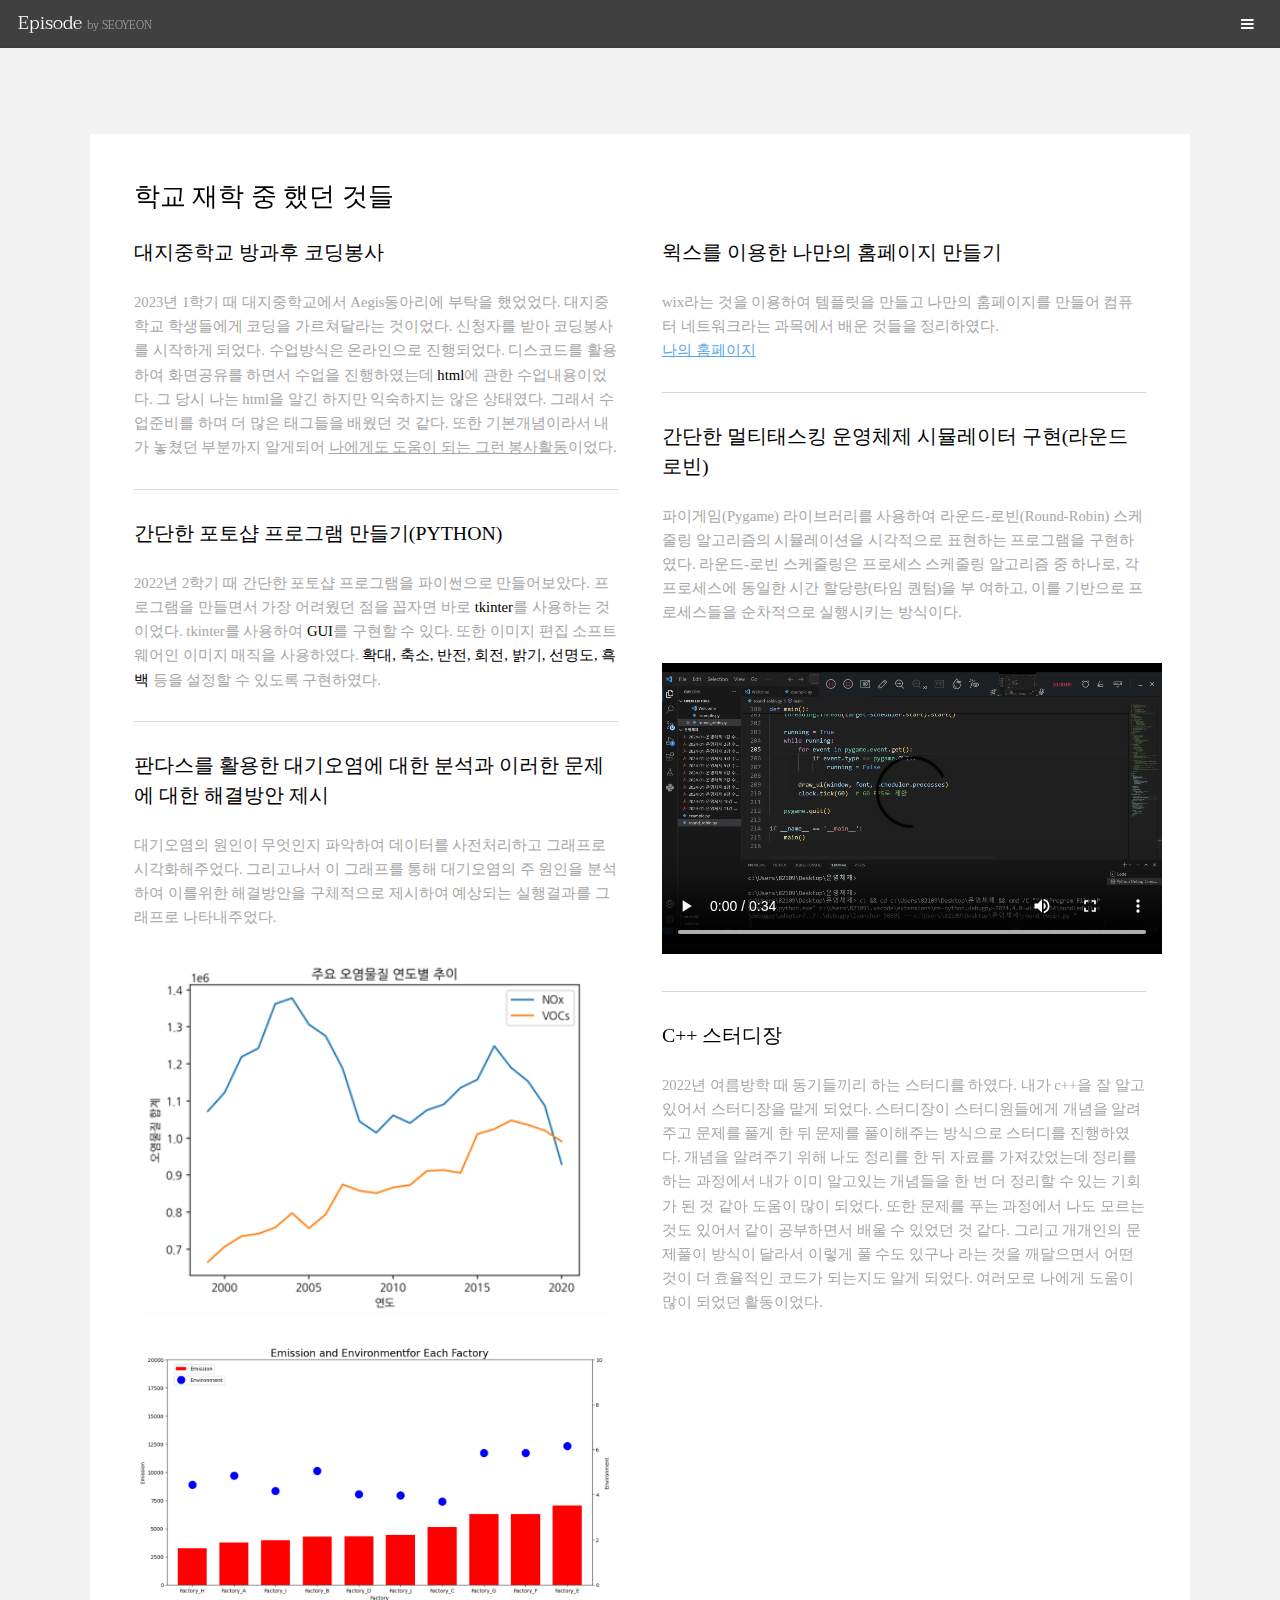
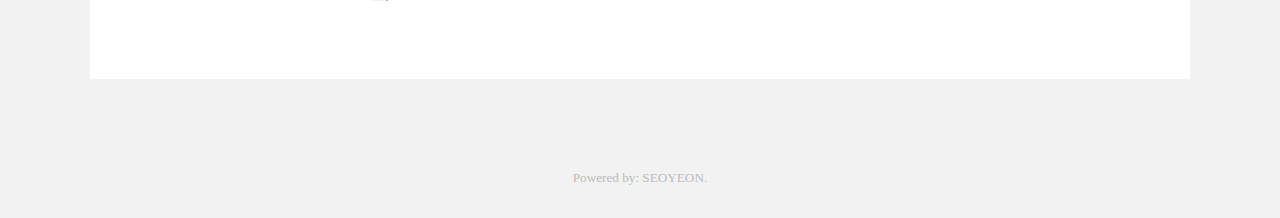
==== commit 84ed1e1d: "eleventh commit_element.html내용완성" ====
--- a/elements.html
+++ b/elements.html
@@ -39,128 +39,49 @@
                             구체적으로 제시하여 예상되는 실행결과를 그래프로 나타내주었다.
                         </p>
                         <p class="image fit">
-                            <img src="images/pandas2.png" alt="" width="431" height="325">
+                            <img src="images/pandas1.png" alt="" width="431" height="325">
                         </p>
                         <p class="image fit">
-                            <img src="images/pandas1.png" alt="" width="431" height="325">
+                            <img src="images/pandas3.png" alt="" width="431" height="325">
                         </p>
-                        <hr><h3>윅스를 이용한 나만의 홈페이지 만들기</h3>
+
+                    </div>
+                    <div class="6u$ 12u$(medium)">
+                        <h3>윅스를 이용한 나만의 홈페이지 만들기</h3>
                         <p>
                             wix라는 것을 이용하여 템플릿을 만들고 나만의 홈페이지를 만들어 컴퓨터 네트워크라는 과목에서 배운
                             것들을 정리하였다.<br>
                             <a href="https://gongseoyeon1.wixsite.com/website">나의 홈페이지</a>
                         </p>
-                        
+                        <hr><h3>간단한 멀티태스킹 운영체제 시뮬레이터 구현(라운드로빈)</h3>
+                        <p>
+                            파이게임(Pygame) 라이브러리를 사용하여 라운드-로빈(Round-Robin) 스케줄링 알고리즘의 
+                            시뮬레이션을 시각적으로 표현하는 프로그램을 구현하였다. 라운드-로빈 스케줄링은 
+                            프로세스 스케줄링 알고리즘 중 하나로, 각 프로세스에 동일한 시간 할당량(타임 퀀텀)을 부
+                            여하고, 이를 기반으로 프로세스들을 순차적으로 실행시키는 방식이다.  
+                        </p>    
+                    
+                        <video width="500" height="300" controls>
+                            <source src="images/round_robin.mp4" type="video/mp4">
+                            여러분의 브라우저는 video 태그를 지원하지 않습니다.
+                        </video>
+                    
+                        <hr><h3>C++ 스터디장</h3>
+                        <p>
+                            2022년 여름방학 때 동기들끼리 하는 스터디를 하였다. 내가 c++을 잘 알고 있어서 스터디장을
+                            맡게 되었다. 스터디장이 스터디원들에게 개념을 알려주고 문제를 풀게 한 뒤 문제를 풀이해주는 방식으로
+                            스터디를 진행하였다. 개념을 알려주기 위해 나도 정리를 한 뒤 자료를 가져갔었는데 정리를 하는 과정에서
+                            내가 이미 알고있는 개념들을 한 번 더 정리할 수 있는 기회가 된 것 같아 도움이 많이 되었다. 또한 문제를
+                            푸는 과정에서 나도 모르는 것도 있어서 같이 공부하면서 배울 수 있었던 것 같다. 그리고 개개인의 문제풀이
+                            방식이 달라서 이렇게 풀 수도 있구나 라는 것을 깨달으면서 어떤 것이 더 효율적인 코드가 되는지도 알게 되었다.
+                            여러모로 나에게 도움이 많이 되었던 활동이었다.
+                        </p>    
+
 
                     </div>
-                    <div class="6u$ 12u$(medium)">
-
-                    <h3>간단한 멀티태스킹 운영체제 시뮬레이터 구현(라운드로빈)</h3>
-                    <p>
-                        wix라는 것을 이용하여 템플릿을 만들고 나만의 홈페이지를 만들어 컴퓨터 네트워크라는 과목에서 배운
-                        것들을 정리하였다.<br>
-                        <a href="https://gongseoyeon1.wixsite.com/website">나의 홈페이지</a>
-                    </p>    
-
-                        <form method="post" action="#">
-                            <div class="row uniform">
-                                <div class="6u 12u$(xsmall)">
-                                    <input type="text" name="demo-name" id="demo-name" value="" placeholder="Name"><div data-lastpass-icon-root="true" style="position: relative !important; height: 0px !important; width: 0px !important; float: left !important;"></div></div>
-                                <div class="6u$ 12u$(xsmall)">
-                                    <input type="email" name="demo-email" id="demo-email" value="" placeholder="Email"></div>
-                                <!-- Break -->
-                                <div class="12u$">
-                                    <div class="select-wrapper">
-                                        <select name="demo-category" id="demo-category"><option value="">- Category -</option><option value="1">Manufacturing</option><option value="1">Shipping</option><option value="1">Administration</option><option value="1">Human Resources</option></select></div>
-                                </div>
-                                <!-- Break -->
-                                <div class="4u 12u$(small)">
-                                    <input type="radio" id="demo-priority-low" name="demo-priority" checked><label for="demo-priority-low">Low Priority</label>
-                                </div>
-                                <div class="4u 12u$(small)">
-                                    <input type="radio" id="demo-priority-normal" name="demo-priority"><label for="demo-priority-normal">Normal Priority</label>
-                                </div>
-                                <div class="4u$ 12u$(small)">
-                                    <input type="radio" id="demo-priority-high" name="demo-priority"><label for="demo-priority-high">High Priority</label>
-                                </div>
-                                <!-- Break -->
-                                <div class="6u 12u$(small)">
-                                    <input type="checkbox" id="demo-copy" name="demo-copy"><label for="demo-copy">Email me a copy of this message</label>
-                                </div>
-                                <div class="6u$ 12u$(small)">
-                                    <input type="checkbox" id="demo-human" name="demo-human" checked><label for="demo-human">I am a human and not a robot</label>
-                                </div>
-                                <!-- Break -->
-                                <div class="12u$">
-                                    <textarea name="demo-message" id="demo-message" placeholder="Enter your message" rows="6" data-gramm="false" wt-ignore-input="true"></textarea></div>
-                                <!-- Break -->
-                                <div class="12u$">
-                                    <ul class="actions"><li><input type="submit" value="Send Message"></li>
-                                        <li><input type="reset" value="Reset" class="alt"></li>
-                                    </ul></div>
-                            </div>
-                        </form>
-
-                        <hr><form method="post" action="#">
-                            <div class="row uniform">
-                                <div class="9u 12u$(small)">
-                                    <input type="text" name="query" id="query" value="" placeholder="Query"></div>
-                                <div class="3u$ 12u$(small)">
-                                    <input type="submit" value="Search" class="fit"></div>
-                            </div>
-                        </form>
-
-                        
-
-                        <!-- Preformatted Code -->
-                        <h3>Preformatted</h3>
-                        <pre><code>i = 0;
-
-while (!deck.isInOrder()) {
-    print 'Iteration ' + i;
-    deck.shuffle();
-    i++;
-}
-
-print 'It took ' + i + ' iterations to sort the deck.';
-</code></pre>
-
-                    </div>
-                </div>
-            </div>
-        </div>
-    </div>
-</section><!-- Four --><section id="four" class="wrapper style3"><div class="inner">
-
-        <header class="align-center"><h2>Morbi interdum mollis sapien</h2>
-            <p>Cras aliquet urna ut sapien tincidunt, quis malesuada elit facilisis. Vestibulum sit amet tortor velit. Nam elementum nibh a libero pharetra elementum. Maecenas feugiat ex purus, quis volutpat lacus placerat malesuada. Praesent in sem ex. Morbi mattis sapien pretium tellus venenatis, at egestas urna ornare.</p>
-        </header></div>
-</section><!-- Footer --><footer id="footer" class="wrapper"><div class="inner">
-        <section><div class="box">
-                <div class="content">
-                    <h2 class="align-center">Get in Touch</h2>
-                    <hr><form action="#" method="post">
-                        <div class="field half first">
-                            <label for="name">Name</label>
-                            <input name="name" id="name" type="text" placeholder="Name"></div>
-                        <div class="field half">
-                            <label for="email">Email</label>
-                            <input name="email" id="email" type="email" placeholder="Email"></div>
-                        <div class="field">
-                            <label for="dept">Department</label>
-                            <div class="select-wrapper">
-                                <select name="dept" id="dept"><option value="">- Category -</option><option value="1">Manufacturing</option><option value="1">Shipping</option><option value="1">Administration</option><option value="1">Human Resources</option></select></div>
-                        </div>
-                        <div class="field">
-                            <label for="message">Message</label>
-                            <textarea name="message" id="message" rows="6" placeholder="Message"></textarea></div>
-                        <ul class="actions align-center"><li><input value="Send Message" class="button special" type="submit"></li>
-                        </ul></form>
-                </div>
-            </div>
-        </section></div>
+</section>
 </footer><div class="copyright">
-    Powered by: <a href="https://templated.co/">Templated.co</a>.
+    Powered by: SEOYEON.
 </div>
 
 <!-- Scripts -->
